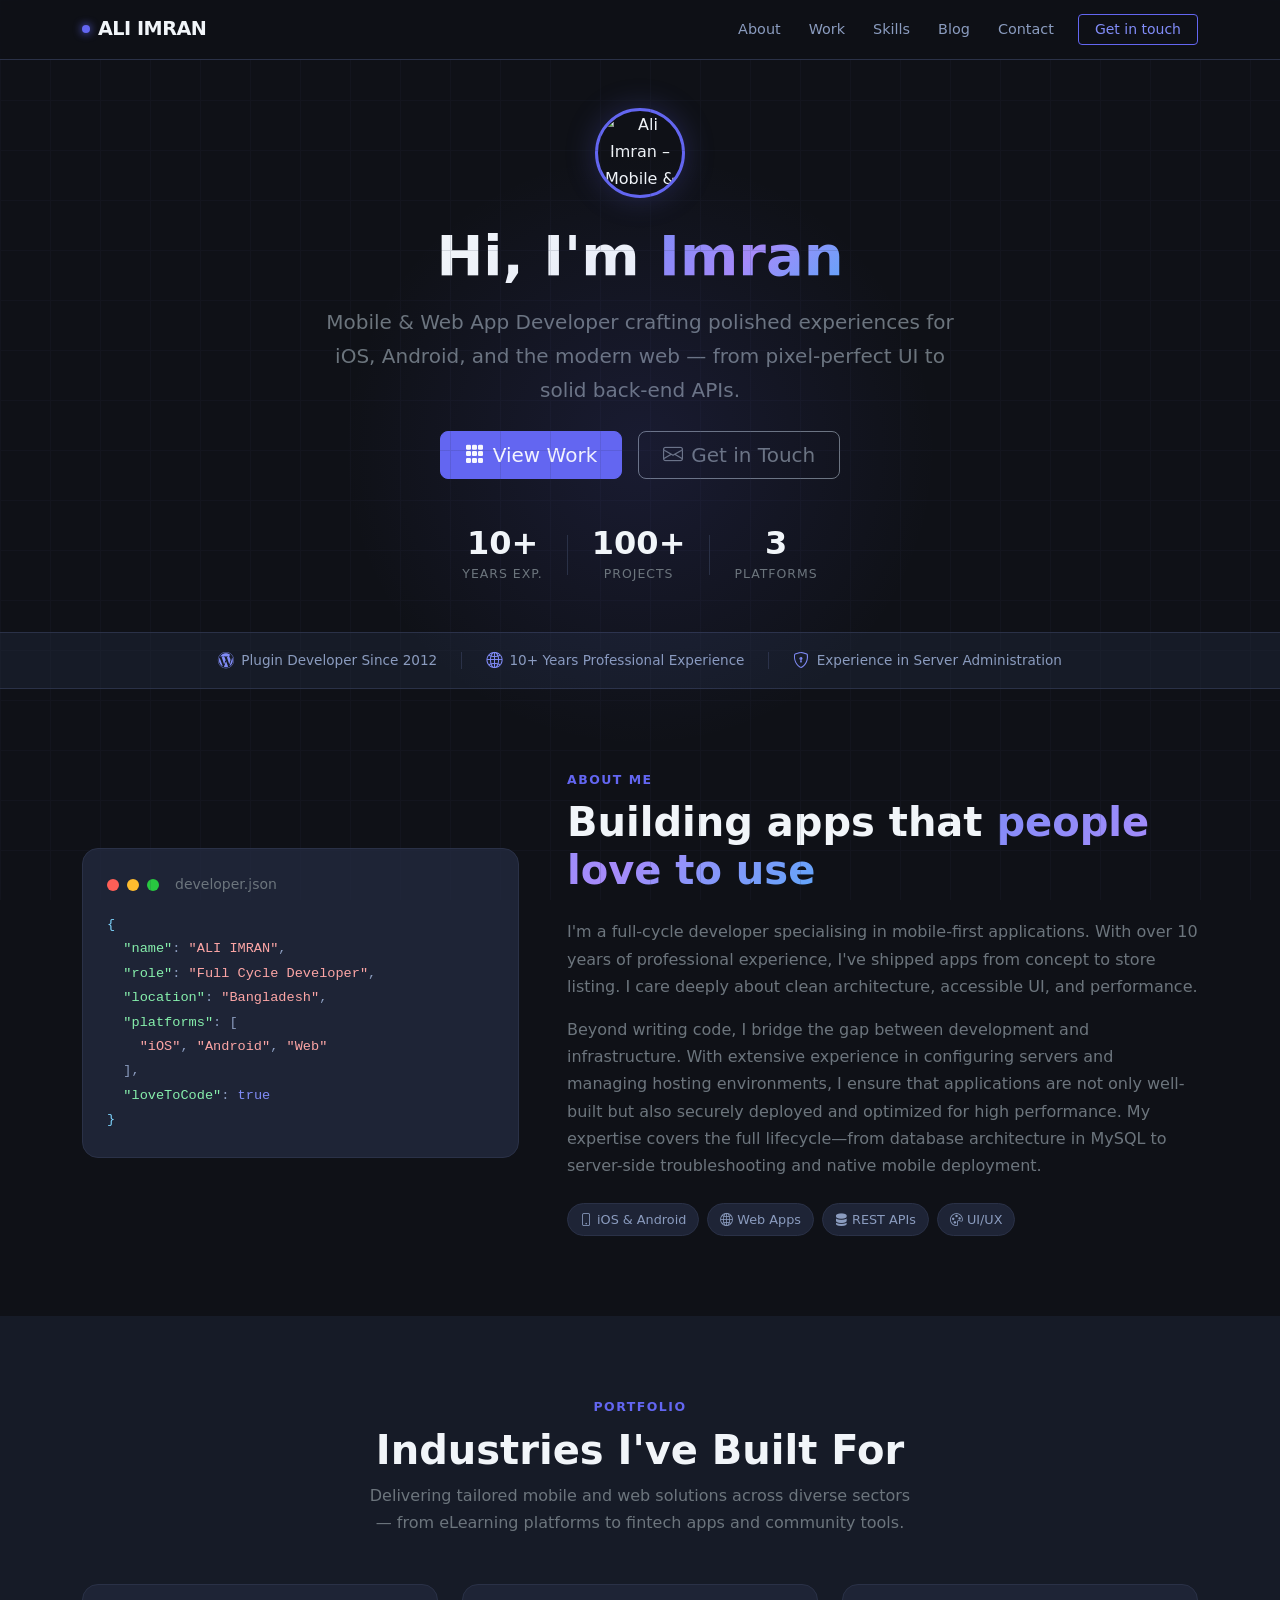
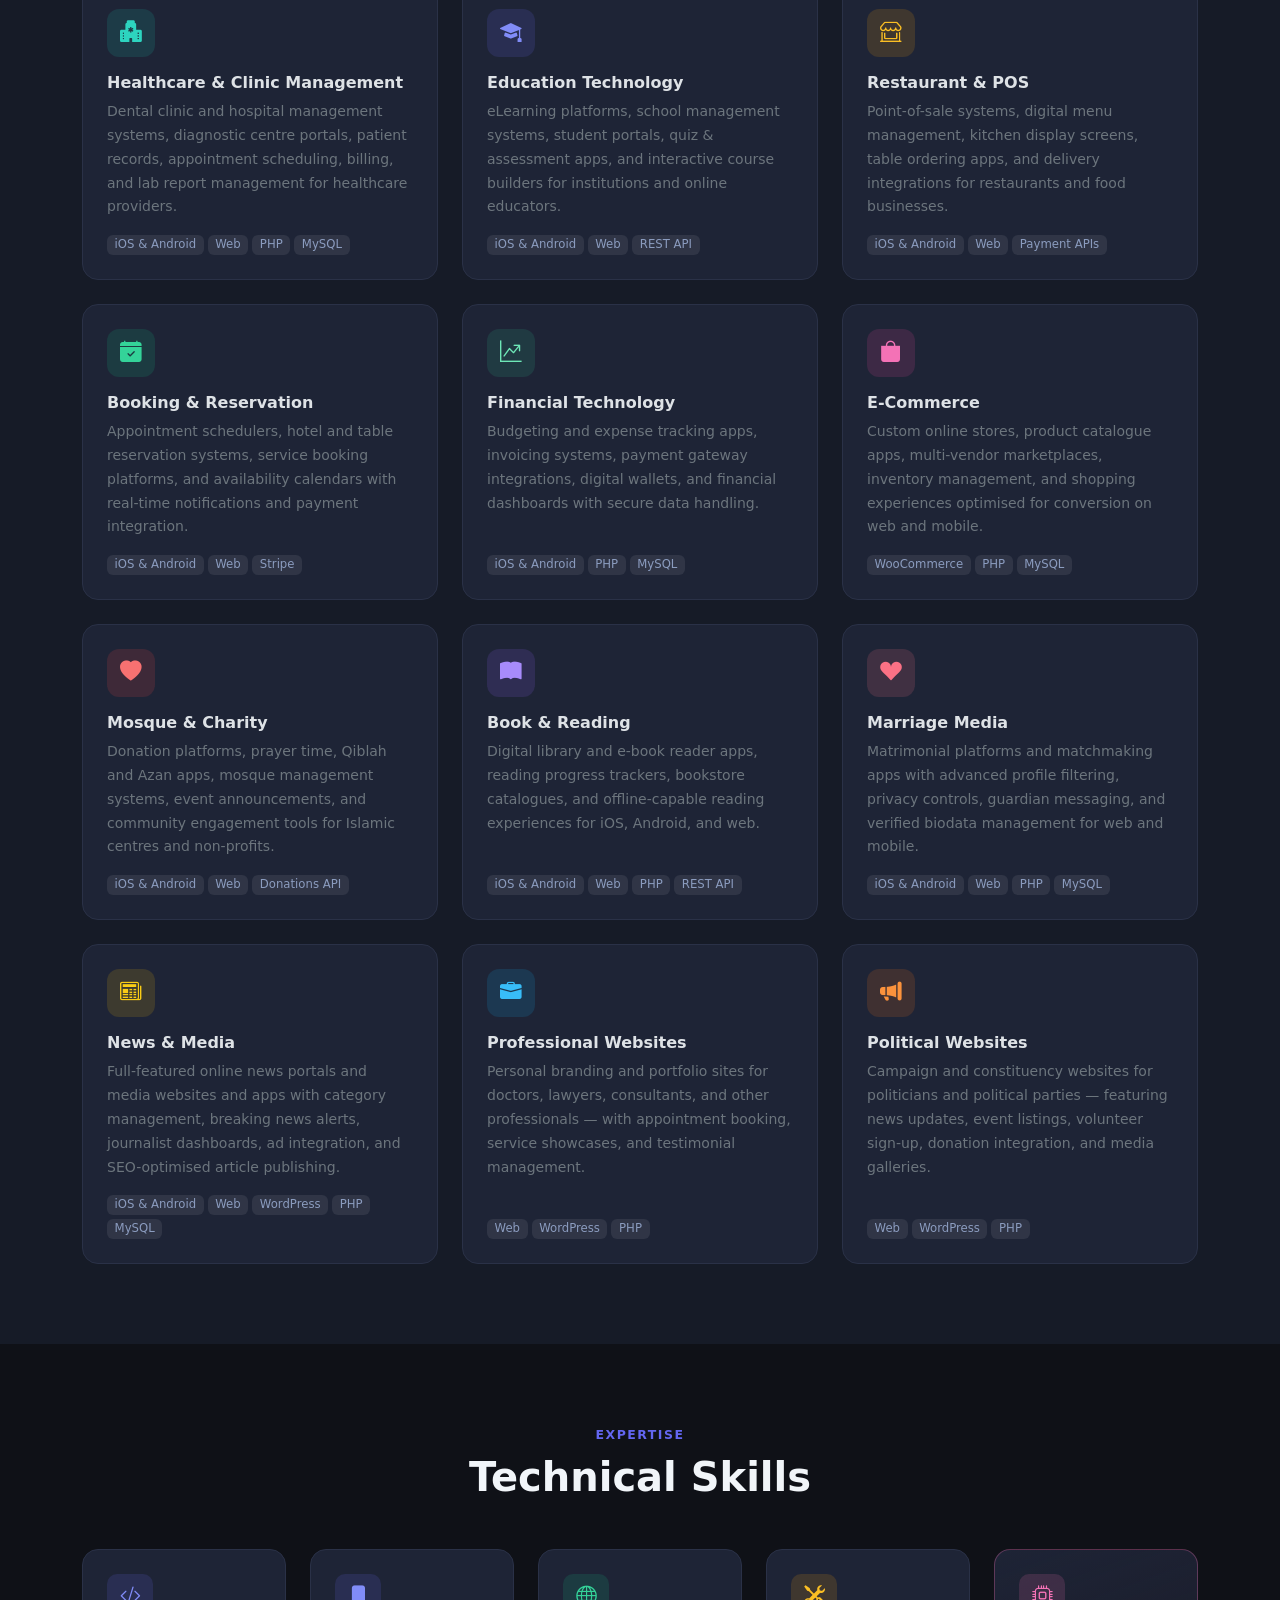
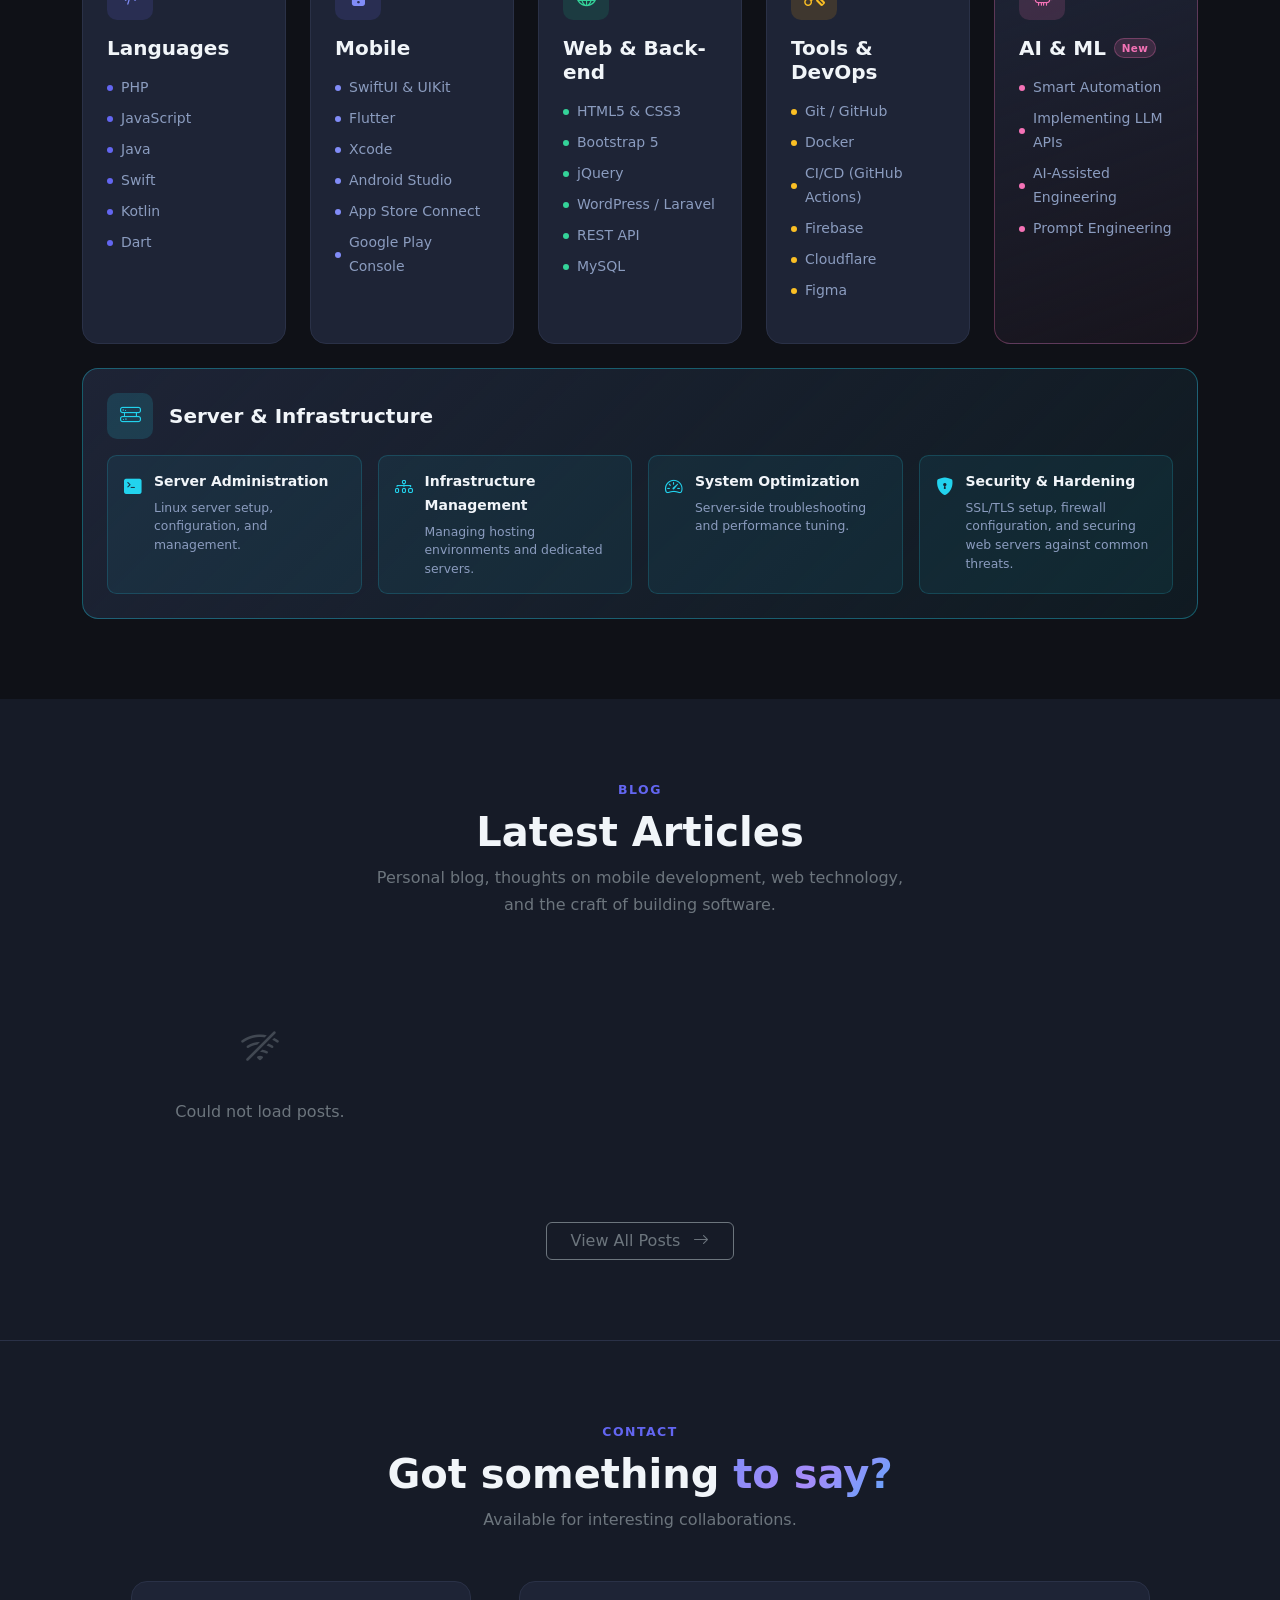
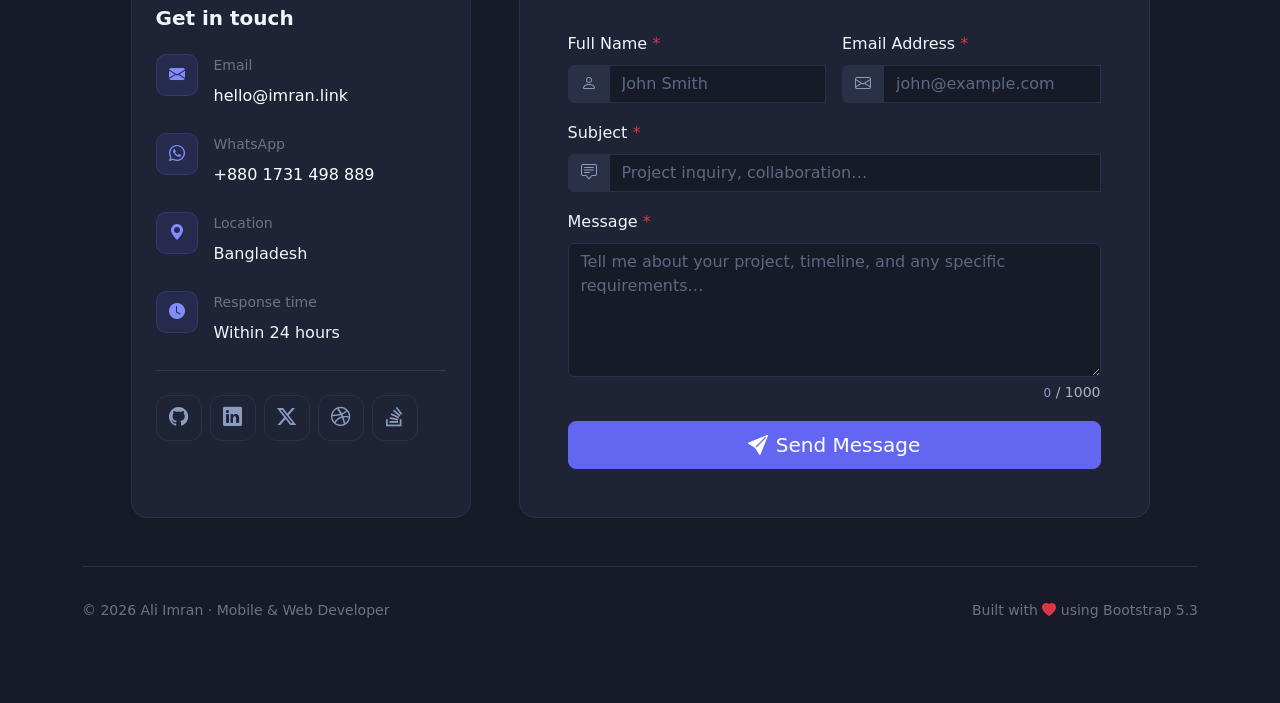
==== index.html @ 0b7f94a6 "init" ====
<!DOCTYPE html>
<html lang="en" data-bs-theme="dark">

<head>
    <meta charset="UTF-8" />
    <meta name="viewport" content="width=device-width, initial-scale=1.0, maximum-scale=1.0, user-scalable=no" />
    <link rel="shortcut icon" href="https://imran.link/favicon.ico" />

    <!-- ─── Primary SEO ───────────────────────────────── -->
    <title>Ali Imran · Mobile &amp; Web Developer</title>
    <meta name="description"
        content="Ali Imran — Mobile &amp; Web App Developer with 10+ years of experience building polished iOS, Android, and web applications. Available for freelance projects worldwide." />
    <meta name="keywords"
        content="mobile developer, iOS developer, Android developer, web developer, Swift, Kotlin, Flutter, PHP, Laravel, WordPress, React, freelance developer, full-stack developer" />
    <meta name="author" content="Ali Imran" />
    <meta name="robots" content="index, follow" />
    <link rel="canonical" href="https://imran.link/" />

    <!-- ─── Open Graph (Facebook / LinkedIn) ────────── -->
    <meta property="og:type" content="website" />
    <meta property="og:url" content="https://imran.link/" />
    <meta property="og:title" content="Ali Imran · Mobile &amp; Web Developer" />
    <meta property="og:description"
        content="Ali Imran — Mobile &amp; Web App Developer with 10+ years of experience building polished iOS, Android, and web applications. Available for freelance projects worldwide." />
    <meta property="og:image" content="https://blog.imran.link/wp-content/uploads/2022/07/cropped-84182043_2804824476243182_3702453253024251904_n1.jpg" />
    <meta property="og:image:width" content="1200" />
    <meta property="og:image:height" content="630" />
    <meta property="og:image:alt" content="Ali Imran – Mobile &amp; Web Developer" />
    <meta property="og:locale" content="en_US" />
    <meta property="og:site_name" content="imran.link" />

    <!-- ─── Twitter / X Card ────────────────────────── -->
    <meta name="twitter:card" content="summary_large_image" />
    <meta name="twitter:url" content="https://imran.link/" />
    <meta name="twitter:title" content="Ali Imran · Mobile &amp; Web Developer" />
    <meta name="twitter:description"
        content="Ali Imran — Mobile &amp; Web App Developer with 10+ years of experience building polished iOS, Android, and web applications. Available for freelance projects worldwide." />
    <meta name="twitter:image" content="https://blog.imran.link/wp-content/uploads/2022/07/cropped-84182043_2804824476243182_3702453253024251904_n1.jpg" />
    <meta name="twitter:image:alt" content="Ali Imran – Mobile &amp; Web Developer" />

    <!-- ─── Schema.org JSON-LD ───────────────────────── -->
    <script type="application/ld+json">
        {
          "@context": "https://schema.org",
          "@type": "Person",
          "name": "Ali Imran",
          "url": "https://imran.link/",
          "image": "https://blog.imran.link/wp-content/uploads/2022/07/cropped-84182043_2804824476243182_3702453253024251904_n1.jpg",
          "sameAs": [
            "https://github.com/imran2w",
            "https://linkedin.com/in/imran2w",
            "https://twitter.com/imran2w"
          ],
          "jobTitle": "Mobile & Web Developer",
          "description": "Full-cycle developer specialising in iOS, Android, and web applications with 10+ years of professional experience.",
          "knowsAbout": ["iOS Development", "Android Development", "Web Development", "PHP", "Laravel", "WordPress", "Swift", "Kotlin", "Flutter", "REST APIs", "MySQL", "Server Administration"],
          "email": "hello@imran.link",
          "worksFor": {
            "@type": "Organization",
            "name": "Remote"
          }
        }
        </script>

    <!-- Bootstrap 5.3 -->
    <link href="https://cdn.jsdelivr.net/npm/bootstrap@5.3.8/dist/css/bootstrap.min.css" rel="stylesheet"
        integrity="sha384-sRIl4kxILFvY47J16cr9ZwB07vP4J8+LH7qKQnuqkuIAvNWLzeN8tE5YBujZqJLB" crossorigin="anonymous">
    <!-- Bootstrap Icons -->
    <link rel="stylesheet" href="https://cdn.jsdelivr.net/npm/bootstrap-icons@1.11.3/font/bootstrap-icons.min.css" />
    <!-- Custom Styles -->
    <link rel="stylesheet" href="css/style.css?v=1.0" />
</head>

<body>

    <!-- ═══════════════════════════════════════════
         NAVBAR
    ═══════════════════════════════════════════ -->
    <nav id="mainNav" class="navbar sticky-top" aria-label="Main navigation">
        <div class="container">
            <a class="navbar-brand fw-bold" href="#hero">
                <span class="brand-dot"></span>ALI IMRAN
            </a>

            <!-- Desktop nav (hidden below lg) -->
            <ul class="navbar-nav d-none d-lg-flex flex-row gap-1 align-items-center">
                <li class="nav-item"><a class="nav-link" href="#about">About</a></li>
                <li class="nav-item"><a class="nav-link" href="#work">Work</a></li>
                <li class="nav-item"><a class="nav-link" href="#skills">Skills</a></li>
                <li class="nav-item"><a class="nav-link" href="#blog">Blog</a></li>
                <li class="nav-item"><a class="nav-link" href="#contact">Contact</a></li>
                <li class="nav-item ms-2">
                    <a class="btn btn-outline-primary btn-sm px-3" href="#contact">Get in touch</a>
                </li>
            </ul>

            <!-- Hamburger (visible below lg) -->
            <button class="navbar-toggler border-0 d-lg-none" type="button" data-bs-toggle="offcanvas"
                data-bs-target="#sideMenu" aria-controls="sideMenu" aria-label="Open navigation">
                <span class="navbar-toggler-icon"></span>
            </button>
        </div>
    </nav>

    <!-- ═══════════════════════════════════════════
         HERO
    ═══════════════════════════════════════════ -->
    <section id="hero" class="hero-section d-flex align-items-center">
        <div class="container text-center py-5">
            <div class="hero-avatar mx-auto mb-4">
                <img src="https://blog.imran.link/wp-content/uploads/2022/07/cropped-84182043_2804824476243182_3702453253024251904_n1.jpg" alt="Ali Imran – Mobile &amp; Web Developer" />
            </div>
            <h1 class="display-4 fw-bold mb-3">
                Hi, I'm <span class="text-gradient">Imran</span>
            </h1>
            <p class="lead text-secondary col-lg-7 mx-auto mb-4">
                Mobile &amp; Web App Developer crafting polished experiences for iOS,
                Android, and the modern web — from pixel-perfect UI to solid back-end APIs.
            </p>
            <div class="d-flex flex-wrap gap-3 justify-content-center">
                <a href="#work" class="btn btn-primary btn-lg px-4">
                    <i class="bi bi-grid-3x3-gap-fill me-2"></i>View Work
                </a>
                <a href="#contact" class="btn btn-outline-secondary btn-lg px-4">
                    <i class="bi bi-envelope me-2"></i>Get in Touch
                </a>
            </div>

            <div class="hero-stats d-flex flex-wrap justify-content-center gap-4 mt-5">
                <div class="stat-item text-center">
                    <div class="stat-number">10+</div>
                    <div class="stat-label text-secondary">Years Exp.</div>
                </div>
                <div class="stat-divider d-none d-sm-block"></div>
                <div class="stat-item text-center">
                    <div class="stat-number">100+</div>
                    <div class="stat-label text-secondary">Projects</div>
                </div>
                <div class="stat-divider d-none d-sm-block"></div>
                <div class="stat-item text-center">
                    <div class="stat-number">3</div>
                    <div class="stat-label text-secondary">Platforms</div>
                </div>
            </div>
        </div>
    </section>

    <!-- ═══════════════════════════════════════════
         TRUST BAR
    ═══════════════════════════════════════════ -->
    <div class="trust-bar">
        <div class="container">
            <ul class="trust-bar__list">
                <li class="trust-bar__item">
                    <i class="bi bi-wordpress"></i>
                    Plugin Developer Since 2012
                </li>
                <li class="trust-bar__divider" aria-hidden="true"></li>
                <li class="trust-bar__item">
                    <i class="bi bi-globe2"></i>
                    10+ Years Professional Experience
                </li>
                <li class="trust-bar__divider" aria-hidden="true"></li>
                <li class="trust-bar__item">
                    <i class="bi bi-shield-lock"></i>
                    Experience in Server Administration
                </li>
            </ul>
        </div>
    </div>

    <!-- ═══════════════════════════════════════════
         ABOUT
    ═══════════════════════════════════════════ -->
    <section id="about" class="py-6">
        <div class="container">
            <div class="row align-items-center g-5">
                <div class="col-lg-5">
                    <div class="about-card p-4 rounded-4">
                        <div class="terminal-header d-flex align-items-center gap-2 mb-3">
                            <span class="dot dot-red"></span>
                            <span class="dot dot-yellow"></span>
                            <span class="dot dot-green"></span>
                            <span class="text-secondary ms-2 small">developer.json</span>
                        </div>
                        <pre class="about-code mb-0"><code><span class="c-brace">{</span>
  <span class="c-key">"name"</span>: <span class="c-str">"ALI IMRAN"</span>,
  <span class="c-key">"role"</span>: <span class="c-str">"Full Cycle Developer"</span>,
  <span class="c-key">"location"</span>: <span class="c-str">"Bangladesh"</span>,
  <span class="c-key">"platforms"</span>: [
    <span class="c-str">"iOS"</span>, <span class="c-str">"Android"</span>, <span class="c-str">"Web"</span>
  ],
  <span class="c-key">"loveToCode"</span>: <span class="c-bool">true</span>
<span class="c-brace">}</span></code></pre>
                    </div>
                </div>
                <div class="col-lg-7">
                    <p class="section-eyebrow">About Me</p>
                    <h2 class="h1 fw-bold mb-4">
                        Building apps that<br class="d-block d-md-none" />
                        <span class="text-gradient">people love to use</span>
                    </h2>
                    <p class="text-secondary mb-3">
                        I'm a full-cycle developer specialising in mobile-first applications.
                        With over 10 years of professional experience, I've shipped apps from
                        concept to store listing. I care deeply about clean architecture, accessible UI, and performance.
                    </p>
                    <p class="text-secondary mb-4">
                        Beyond writing code, I bridge the gap between development and infrastructure. With extensive experience in configuring servers and managing hosting environments, I ensure that applications are not only well-built but also securely deployed and optimized for high performance. My expertise covers the full lifecycle—from database architecture in MySQL to server-side troubleshooting and native mobile deployment.
                    </p>
                    <div class="d-flex flex-wrap gap-2">
                        <span class="pill-tag"><i class="bi bi-phone me-1"></i>iOS &amp; Android</span>
                        <span class="pill-tag"><i class="bi bi-globe2 me-1"></i>Web Apps</span>
                        <span class="pill-tag"><i class="bi bi-server me-1"></i>REST APIs</span>
                        <span class="pill-tag"><i class="bi bi-palette me-1"></i>UI/UX</span>
                    </div>
                </div>
            </div>
        </div>
    </section>

    <!-- ═══════════════════════════════════════════
         PORTFOLIO
    ═══════════════════════════════════════════ -->
    <section id="work" class="py-6 section-alt">
        <div class="container">
            <div class="section-header text-center mb-5">
                <p class="section-eyebrow">Portfolio</p>
                <h2 class="h1 fw-bold">Industries I've Built For</h2>
                <p class="text-secondary col-md-6 mx-auto">
                    Delivering tailored mobile and web solutions across diverse sectors — from
                    eLearning platforms to fintech apps and community tools.
                </p>
            </div>

            <div class="row row-cols-1 row-cols-md-2 row-cols-lg-3 g-4" id="projectGrid">

                <!-- Healthcare & Clinic Management -->
                <div class="col">
                    <div class="card h-100 card-project card-category">
                        <div class="card-body d-flex flex-column p-4">
                            <div class="category-icon-wrap category-icon--health mb-3">
                                <i class="bi bi-hospital-fill"></i>
                            </div>
                            <h5 class="card-title fw-semibold mb-2">Healthcare &amp; Clinic Management</h5>
                            <p class="card-text text-secondary small mb-3">
                                Dental clinic and hospital management systems, diagnostic centre
                                portals, patient records, appointment scheduling, billing,
                                and lab report management for healthcare providers.
                            </p>
                            <div class="d-flex flex-wrap gap-1 mt-auto">
                                <span class="badge text-bg-secondary">iOS &amp; Android</span>
                                <span class="badge text-bg-secondary">Web</span>
                                <span class="badge text-bg-secondary">PHP</span>
                                <span class="badge text-bg-secondary">MySQL</span>
                            </div>
                        </div>
                    </div>
                </div>

                <!-- Education Technology -->
                <div class="col">
                    <div class="card h-100 card-project card-category">
                        <div class="card-body d-flex flex-column p-4">
                            <div class="category-icon-wrap category-icon--edu mb-3">
                                <i class="bi bi-mortarboard-fill"></i>
                            </div>
                            <h5 class="card-title fw-semibold mb-2">Education Technology</h5>
                            <p class="card-text text-secondary small mb-3">
                                eLearning platforms, school management systems, student portals,
                                quiz &amp; assessment apps, and interactive course builders for
                                institutions and online educators.
                            </p>
                            <div class="d-flex flex-wrap gap-1 mt-auto">
                                <span class="badge text-bg-secondary">iOS &amp; Android</span>
                                <span class="badge text-bg-secondary">Web</span>
                                <span class="badge text-bg-secondary">REST API</span>
                            </div>
                        </div>
                    </div>
                </div>

                <!-- Restaurant & POS -->
                <div class="col">
                    <div class="card h-100 card-project card-category">
                        <div class="card-body d-flex flex-column p-4">
                            <div class="category-icon-wrap category-icon--pos mb-3">
                                <i class="bi bi-shop-window"></i>
                            </div>
                            <h5 class="card-title fw-semibold mb-2">Restaurant &amp; POS</h5>
                            <p class="card-text text-secondary small mb-3">
                                Point-of-sale systems, digital menu management, kitchen display
                                screens, table ordering apps, and delivery integrations for
                                restaurants and food businesses.
                            </p>
                            <div class="d-flex flex-wrap gap-1 mt-auto">
                                <span class="badge text-bg-secondary">iOS &amp; Android</span>
                                <span class="badge text-bg-secondary">Web</span>
                                <span class="badge text-bg-secondary">Payment APIs</span>
                            </div>
                        </div>
                    </div>
                </div>

                <!-- Booking & Reservation -->
                <div class="col">
                    <div class="card h-100 card-project card-category">
                        <div class="card-body d-flex flex-column p-4">
                            <div class="category-icon-wrap category-icon--booking mb-3">
                                <i class="bi bi-calendar-check-fill"></i>
                            </div>
                            <h5 class="card-title fw-semibold mb-2">Booking &amp; Reservation</h5>
                            <p class="card-text text-secondary small mb-3">
                                Appointment schedulers, hotel and table reservation systems,
                                service booking platforms, and availability calendars with
                                real-time notifications and payment integration.
                            </p>
                            <div class="d-flex flex-wrap gap-1 mt-auto">
                                <span class="badge text-bg-secondary">iOS &amp; Android</span>
                                <span class="badge text-bg-secondary">Web</span>
                                <span class="badge text-bg-secondary">Stripe</span>
                            </div>
                        </div>
                    </div>
                </div>

                <!-- Financial Technology -->
                <div class="col">
                    <div class="card h-100 card-project card-category">
                        <div class="card-body d-flex flex-column p-4">
                            <div class="category-icon-wrap category-icon--fintech mb-3">
                                <i class="bi bi-graph-up-arrow"></i>
                            </div>
                            <h5 class="card-title fw-semibold mb-2">Financial Technology</h5>
                            <p class="card-text text-secondary small mb-3">
                                Budgeting and expense tracking apps, invoicing systems, payment
                                gateway integrations, digital wallets, and financial dashboards
                                with secure data handling.
                            </p>
                            <div class="d-flex flex-wrap gap-1 mt-auto">
                                <span class="badge text-bg-secondary">iOS &amp; Android</span>
                                <span class="badge text-bg-secondary">PHP</span>
                                <span class="badge text-bg-secondary">MySQL</span>
                            </div>
                        </div>
                    </div>
                </div>

                <!-- E-Commerce -->
                <div class="col">
                    <div class="card h-100 card-project card-category">
                        <div class="card-body d-flex flex-column p-4">
                            <div class="category-icon-wrap category-icon--ecom mb-3">
                                <i class="bi bi-bag-fill"></i>
                            </div>
                            <h5 class="card-title fw-semibold mb-2">E-Commerce</h5>
                            <p class="card-text text-secondary small mb-3">
                                Custom online stores, product catalogue apps, multi-vendor
                                marketplaces, inventory management, and shopping experiences
                                optimised for conversion on web and mobile.
                            </p>
                            <div class="d-flex flex-wrap gap-1 mt-auto">
                                <span class="badge text-bg-secondary">WooCommerce</span>
                                <span class="badge text-bg-secondary">PHP</span>
                                <span class="badge text-bg-secondary">MySQL</span>
                            </div>
                        </div>
                    </div>
                </div>

                <!-- Mosque & Charity -->
                <div class="col">
                    <div class="card h-100 card-project card-category">
                        <div class="card-body d-flex flex-column p-4">
                            <div class="category-icon-wrap category-icon--charity mb-3">
                                <i class="bi bi-heart-fill"></i>
                            </div>
                            <h5 class="card-title fw-semibold mb-2">Mosque &amp; Charity</h5>
                            <p class="card-text text-secondary small mb-3">
                                Donation platforms, prayer time, Qiblah and Azan apps, mosque
                                management systems, event announcements, and community
                                engagement tools for Islamic centres and non-profits.
                            </p>
                            <div class="d-flex flex-wrap gap-1 mt-auto">
                                <span class="badge text-bg-secondary">iOS &amp; Android</span>
                                <span class="badge text-bg-secondary">Web</span>
                                <span class="badge text-bg-secondary">Donations API</span>
                            </div>
                        </div>
                    </div>
                </div>

                <!-- Book & Reading -->
                <div class="col">
                    <div class="card h-100 card-project card-category">
                        <div class="card-body d-flex flex-column p-4">
                            <div class="category-icon-wrap category-icon--book mb-3">
                                <i class="bi bi-book-fill"></i>
                            </div>
                            <h5 class="card-title fw-semibold mb-2">Book &amp; Reading</h5>
                            <p class="card-text text-secondary small mb-3">
                                Digital library and e-book reader apps,
                                reading progress trackers, bookstore catalogues, and
                                offline-capable reading experiences for iOS, Android, and web.
                            </p>
                            <div class="d-flex flex-wrap gap-1 mt-auto">
                                <span class="badge text-bg-secondary">iOS &amp; Android</span>
                                <span class="badge text-bg-secondary">Web</span>
                                <span class="badge text-bg-secondary">PHP</span>
                                <span class="badge text-bg-secondary">REST API</span>
                            </div>
                        </div>
                    </div>
                </div>

                <!-- Marriage Media -->
                <div class="col">
                    <div class="card h-100 card-project card-category">
                        <div class="card-body d-flex flex-column p-4">
                            <div class="category-icon-wrap category-icon--marriage mb-3">
                                <i class="bi bi-suit-heart-fill"></i>
                            </div>
                            <h5 class="card-title fw-semibold mb-2">Marriage Media</h5>
                            <p class="card-text text-secondary small mb-3">
                                Matrimonial platforms and matchmaking apps with advanced
                                profile filtering, privacy controls, guardian messaging,
                                and verified biodata management for web and mobile.
                            </p>
                            <div class="d-flex flex-wrap gap-1 mt-auto">
                                <span class="badge text-bg-secondary">iOS &amp; Android</span>
                                <span class="badge text-bg-secondary">Web</span>
                                <span class="badge text-bg-secondary">PHP</span>
                                <span class="badge text-bg-secondary">MySQL</span>
                            </div>
                        </div>
                    </div>
                </div>

                <!-- News Portals -->
                <div class="col">
                    <div class="card h-100 card-project card-category">
                        <div class="card-body d-flex flex-column p-4">
                            <div class="category-icon-wrap category-icon--news mb-3">
                                <i class="bi bi-newspaper"></i>
                            </div>
                            <h5 class="card-title fw-semibold mb-2">News &amp; Media</h5>
                            <p class="card-text text-secondary small mb-3">
                                Full-featured online news portals and media websites and apps with
                                category management, breaking news alerts, journalist dashboards,
                                ad integration, and SEO-optimised article publishing.
                            </p>
                            <div class="d-flex flex-wrap gap-1 mt-auto">
                                <span class="badge text-bg-secondary">iOS &amp; Android</span>
                                <span class="badge text-bg-secondary">Web</span>
                                <span class="badge text-bg-secondary">WordPress</span>
                                <span class="badge text-bg-secondary">PHP</span>
                                <span class="badge text-bg-secondary">MySQL</span>
                            </div>
                        </div>
                    </div>
                </div>

                <!-- Professionals -->
                <div class="col">
                    <div class="card h-100 card-project card-category">
                        <div class="card-body d-flex flex-column p-4">
                            <div class="category-icon-wrap category-icon--professional mb-3">
                                <i class="bi bi-briefcase-fill"></i>
                            </div>
                            <h5 class="card-title fw-semibold mb-2">Professional Websites</h5>
                            <p class="card-text text-secondary small mb-3">
                                Personal branding and portfolio sites for doctors, lawyers,
                                consultants, and other professionals — with appointment
                                booking, service showcases, and testimonial management.
                            </p>
                            <div class="d-flex flex-wrap gap-1 mt-auto">
                                <span class="badge text-bg-secondary">Web</span>
                                <span class="badge text-bg-secondary">WordPress</span>
                                <span class="badge text-bg-secondary">PHP</span>
                            </div>
                        </div>
                    </div>
                </div>

                <!-- Politicians -->
                <div class="col">
                    <div class="card h-100 card-project card-category">
                        <div class="card-body d-flex flex-column p-4">
                            <div class="category-icon-wrap category-icon--politics mb-3">
                                <i class="bi bi-megaphone-fill"></i>
                            </div>
                            <h5 class="card-title fw-semibold mb-2">Political Websites</h5>
                            <p class="card-text text-secondary small mb-3">
                                Campaign and constituency websites for politicians and
                                political parties — featuring news updates, event listings,
                                volunteer sign-up, donation integration, and media galleries.
                            </p>
                            <div class="d-flex flex-wrap gap-1 mt-auto">
                                <span class="badge text-bg-secondary">Web</span>
                                <span class="badge text-bg-secondary">WordPress</span>
                                <span class="badge text-bg-secondary">PHP</span>
                            </div>
                        </div>
                    </div>
                </div>

            </div><!-- /row -->
        </div>
    </section>

    <!-- ═══════════════════════════════════════════
         SKILLS
    ═══════════════════════════════════════════ -->
    <section id="skills" class="py-6">
        <div class="container">
            <div class="section-header text-center mb-5">
                <p class="section-eyebrow">Expertise</p>
                <h2 class="h1 fw-bold">Technical Skills</h2>
            </div>

            <div class="row g-4 row-skills">

                <!-- Languages -->
                <div class="col-md-6 col-skill">
                    <div class="skill-group h-100 p-4 rounded-4">
                        <div class="skill-icon mb-3">
                            <i class="bi bi-code-slash"></i>
                        </div>
                        <h5 class="fw-semibold mb-3">Languages</h5>
                        <ul class="list-unstyled skill-list">
                            <li><span class="skill-dot"></span>PHP</li>
                            <li><span class="skill-dot"></span>JavaScript</li>
                            <li><span class="skill-dot"></span>Java</li>
                            <li><span class="skill-dot"></span>Swift</li>
                            <li><span class="skill-dot"></span>Kotlin</li>
                            <li><span class="skill-dot"></span>Dart</li>
                        </ul>
                    </div>
                </div>

                <!-- Mobile -->
                <div class="col-md-6 col-skill">
                    <div class="skill-group h-100 p-4 rounded-4">
                        <div class="skill-icon skill-icon--mobile mb-3">
                            <i class="bi bi-phone-fill"></i>
                        </div>
                        <h5 class="fw-semibold mb-3">Mobile</h5>
                        <ul class="list-unstyled skill-list">
                            <li><span class="skill-dot skill-dot--mobile"></span>SwiftUI &amp; UIKit</li>
                            <li><span class="skill-dot skill-dot--mobile"></span>Flutter</li>
                            <li><span class="skill-dot skill-dot--mobile"></span>Xcode</li>
                            <li><span class="skill-dot skill-dot--mobile"></span>Android Studio</li>
                            <li><span class="skill-dot skill-dot--mobile"></span>App Store Connect</li>
                            <li><span class="skill-dot skill-dot--mobile"></span>Google Play Console</li>
                        </ul>
                    </div>
                </div>

                <!-- Web & Back-end -->
                <div class="col-md-6 col-skill">
                    <div class="skill-group h-100 p-4 rounded-4">
                        <div class="skill-icon skill-icon--web mb-3">
                            <i class="bi bi-globe"></i>
                        </div>
                        <h5 class="fw-semibold mb-3">Web &amp; Back-end</h5>
                        <ul class="list-unstyled skill-list">
                            <li><span class="skill-dot skill-dot--web"></span>HTML5 & CSS3</li>
                            <li><span class="skill-dot skill-dot--web"></span>Bootstrap 5</li>
                            <li><span class="skill-dot skill-dot--web"></span>jQuery</li>
                            <li><span class="skill-dot skill-dot--web"></span>WordPress / Laravel</li>
                            <li><span class="skill-dot skill-dot--web"></span>REST API</li>
                            <li><span class="skill-dot skill-dot--web"></span>MySQL</li>
                        </ul>
                    </div>
                </div>

                <!-- Tools & DevOps -->
                <div class="col-md-6 col-skill">
                    <div class="skill-group h-100 p-4 rounded-4">
                        <div class="skill-icon skill-icon--tools mb-3">
                            <i class="bi bi-tools"></i>
                        </div>
                        <h5 class="fw-semibold mb-3">Tools &amp; DevOps</h5>
                        <ul class="list-unstyled skill-list">
                            <li><span class="skill-dot skill-dot--tools"></span>Git / GitHub</li>
                            <li><span class="skill-dot skill-dot--tools"></span>Docker</li>
                            <li><span class="skill-dot skill-dot--tools"></span>CI/CD (GitHub Actions)</li>
                            <li><span class="skill-dot skill-dot--tools"></span>Firebase</li>
                            <li><span class="skill-dot skill-dot--tools"></span>Cloudflare</li>
                            <li><span class="skill-dot skill-dot--tools"></span>Figma</li>
                        </ul>
                    </div>
                </div>

                <!-- AI & Machine Learning -->
                <div class="col-md-6 col-skill">
                    <div class="skill-group skill-group--ai h-100 p-4 rounded-4">
                        <div class="skill-icon skill-icon--ai mb-3">
                            <i class="bi bi-cpu"></i>
                        </div>
                        <h5 class="fw-semibold mb-3 d-flex align-items-center gap-2">
                            AI &amp; ML
                            <span class="badge rounded-pill ai-new-badge">New</span>
                        </h5>
                        <ul class="list-unstyled skill-list">
                            <li><span class="skill-dot skill-dot--ai"></span>Smart Automation</li>
                            <li><span class="skill-dot skill-dot--ai"></span>Implementing LLM APIs</li>
                            <li><span class="skill-dot skill-dot--ai"></span>AI-Assisted Engineering</li>
                            <li><span class="skill-dot skill-dot--ai"></span>Prompt Engineering</li>
                        </ul>
                    </div>
                </div>

                <!-- Server & Infrastructure (highlighted) -->
                <div class="col-12">
                    <div class="skill-group skill-group--server p-4 rounded-4">
                        <div class="d-flex flex-wrap align-items-center gap-3 mb-3">
                            <div class="skill-icon skill-icon--server">
                                <i class="bi bi-hdd-rack"></i>
                            </div>
                            <h5 class="fw-semibold mb-0">Server &amp; Infrastructure</h5>
                        </div>
                        <div class="row g-3">
                            <div class="col-sm-6 col-md-3">
                                <div class="server-skill-item">
                                    <i class="bi bi-terminal-fill"></i>
                                    <div>
                                        <div class="server-skill-title">Server Administration</div>
                                        <div class="server-skill-desc">Linux server setup, configuration, and management.</div>
                                    </div>
                                </div>
                            </div>
                            <div class="col-sm-6 col-md-3">
                                <div class="server-skill-item">
                                    <i class="bi bi-diagram-3"></i>
                                    <div>
                                        <div class="server-skill-title">Infrastructure Management</div>
                                        <div class="server-skill-desc">Managing hosting environments and dedicated servers.</div>
                                    </div>
                                </div>
                            </div>
                            <div class="col-sm-6 col-md-3">
                                <div class="server-skill-item">
                                    <i class="bi bi-speedometer2"></i>
                                    <div>
                                        <div class="server-skill-title">System Optimization</div>
                                        <div class="server-skill-desc">Server-side troubleshooting and performance tuning.</div>
                                    </div>
                                </div>
                            </div>
                            <div class="col-sm-6 col-md-3">
                                <div class="server-skill-item">
                                    <i class="bi bi-shield-lock-fill"></i>
                                    <div>
                                        <div class="server-skill-title">Security &amp; Hardening</div>
                                        <div class="server-skill-desc">SSL/TLS setup, firewall configuration, and securing web servers against common threats.</div>
                                    </div>
                                </div>
                            </div>
                        </div>
                    </div>
                </div>

            </div><!-- /row -->

        </div>
    </section>

    <!-- ═══════════════════════════════════════════
         BLOG
    ═══════════════════════════════════════════ -->
    <section id="blog" class="py-6 section-alt">
        <div class="container">
            <div class="section-header text-center mb-5">
                <p class="section-eyebrow">Blog</p>
                <h2 class="h1 fw-bold">Latest Articles</h2>
                <p class="text-secondary col-md-6 mx-auto">
                    Personal blog, thoughts on mobile development, web technology, and the craft of building software.
                </p>
            </div>

            <div class="row row-cols-1 row-cols-md-2 row-cols-lg-3 g-4" id="blogGrid">
                <!-- Posts injected by JS -->
            </div>

            <div class="text-center mt-5">
                <a href="https://blog.imran.link/" target="_blank" rel="noopener noreferrer"
                    class="btn btn-outline-secondary px-4" id="blogViewAll">
                    View All Posts <i class="bi bi-arrow-right ms-2"></i>
                </a>
            </div>
        </div>
    </section>

    <!-- ═══════════════════════════════════════════
         CONTACT / FOOTER
    ═══════════════════════════════════════════ -->
    <footer id="contact" class="footer-section py-6 section-alt">
        <div class="container">
            <!-- Section heading -->
            <div class="text-center mb-5">
                <p class="section-eyebrow">Contact</p>
                <h2 class="h1 fw-bold mb-2">
                    Got something
                    <span class="text-gradient">to say?</span>
                </h2>
                <p class="text-secondary col-md-6 mx-auto">
                    Available for interesting collaborations.
                </p>
            </div>

            <!-- Two-column: info + form -->
            <div class="row g-5 justify-content-center mb-5">

                <!-- Left: contact info -->
                <div class="col-lg-4">
                    <div class="contact-info-card h-100 p-4 rounded-4">
                        <h5 class="fw-semibold mb-4">Get in touch</h5>

                        <div class="d-flex gap-3 mb-4">
                            <div class="contact-icon-wrap">
                                <i class="bi bi-envelope-fill"></i>
                            </div>
                            <div>
                                <div class="small text-secondary mb-1">Email</div>
                                <a href="mailto:hello@imran.link" class="text-white text-decoration-none fw-medium">
                                    hello@imran.link
                                </a>
                            </div>
                        </div>

                        <div class="d-flex gap-3 mb-4">
                            <div class="contact-icon-wrap">
                                <i class="bi bi-whatsapp"></i>
                            </div>
                            <div>
                                <div class="small text-secondary mb-1">WhatsApp</div>
                                <a href="https://wa.me/+8801731498889" class="text-white text-decoration-none fw-medium">
                                    +880 1731 498 889
                                </a>
                            </div>
                        </div>

                        <div class="d-flex gap-3 mb-4">
                            <div class="contact-icon-wrap">
                                <i class="bi bi-geo-alt-fill"></i>
                            </div>
                            <div>
                                <div class="small text-secondary mb-1">Location</div>
                                <span class="fw-medium">Bangladesh</span>
                            </div>
                        </div>

                        <div class="d-flex gap-3 mb-4">
                            <div class="contact-icon-wrap">
                                <i class="bi bi-clock-fill"></i>
                            </div>
                            <div>
                                <div class="small text-secondary mb-1">Response time</div>
                                <span class="fw-medium">Within 24 hours</span>
                            </div>
                        </div>

                        <!--<div class="d-flex gap-3">
                            <div class="contact-icon-wrap">
                                <i class="bi bi-calendar2-check-fill"></i>
                            </div>
                            <div>
                                <div class="small text-secondary mb-1">Availability</div>
                                <span class="fw-medium text-warning">Freelance &amp; side projects</span>
                            </div>
                        </div>-->

                        <hr class="border-secondary opacity-25 my-4" />

                        <div class="d-flex flex-wrap gap-2">
                            <a href="https://github.com/imran2w" target="_blank" rel="noopener noreferrer" class="social-link"
                                aria-label="GitHub"><i class="bi bi-github"></i></a>
                            <a href="https://linkedin.com/in/imran2w" target="_blank" rel="noopener noreferrer" class="social-link"
                                aria-label="LinkedIn"><i class="bi bi-linkedin"></i></a>
                            <a href="https://twitter.com/imran2w" target="_blank" rel="noopener noreferrer" class="social-link"
                                aria-label="Twitter / X"><i class="bi bi-twitter-x"></i></a>
                            <a href="https://dribbble.com/imran2w" target="_blank" rel="noopener noreferrer" class="social-link"
                                aria-label="Dribbble"><i class="bi bi-dribbble"></i></a>
                            <a href="https://stackoverflow.com/users/32717015/ali-imran" target="_blank" rel="noopener noreferrer"
                                class="social-link" aria-label="Stack Overflow"><i class="bi bi-stack-overflow"></i></a>
                        </div>
                    </div>
                </div>

                <!-- Right: contact form -->
                <div class="col-lg-7">
                    <form id="contactForm" class="contact-form p-4 p-md-5 rounded-4" novalidate>
                        <div class="row g-3">

                            <!-- Name -->
                            <div class="col-sm-6">
                                <label for="cf-name" class="form-label">Full Name <span
                                        class="text-danger">*</span></label>
                                <div class="input-group">
                                    <span class="input-group-text contact-input-icon"><i
                                            class="bi bi-person"></i></span>
                                    <input type="text" id="cf-name" name="name" class="form-control contact-input"
                                        placeholder="John Smith" required minlength="2" autocomplete="name" />
                                    <div class="invalid-feedback">Please enter your name.</div>
                                </div>
                            </div>

                            <!-- Email -->
                            <div class="col-sm-6">
                                <label for="cf-email" class="form-label">Email Address <span
                                        class="text-danger">*</span></label>
                                <div class="input-group">
                                    <span class="input-group-text contact-input-icon"><i
                                            class="bi bi-envelope"></i></span>
                                    <input type="email" id="cf-email" name="email" class="form-control contact-input"
                                        placeholder="john@example.com" required autocomplete="email" />
                                    <div class="invalid-feedback">Please enter a valid email.</div>
                                </div>
                            </div>

                            <!-- Subject -->
                            <div class="col-12">
                                <label for="cf-subject" class="form-label">Subject <span
                                        class="text-danger">*</span></label>
                                <div class="input-group">
                                    <span class="input-group-text contact-input-icon"><i
                                            class="bi bi-chat-square-text"></i></span>
                                    <input type="text" id="cf-subject" name="subject" class="form-control contact-input"
                                        placeholder="Project inquiry, collaboration…" required minlength="3" />
                                    <div class="invalid-feedback">Please enter a subject.</div>
                                </div>
                            </div>

                            <!-- Message -->
                            <div class="col-12">
                                <label for="cf-message" class="form-label">Message <span
                                        class="text-danger">*</span></label>
                                <textarea id="cf-message" name="message" class="form-control contact-input" rows="5"
                                    placeholder="Tell me about your project, timeline, and any specific requirements…"
                                    required minlength="20"></textarea>
                                <div class="invalid-feedback">Please write at least 20 characters.</div>
                                <div class="form-text text-end">
                                    <span id="cf-char-count">0</span> / 1000
                                </div>
                            </div>

                            <!-- Submit -->
                            <div class="col-12">
                                <button type="submit" class="btn btn-primary btn-lg w-100" id="cf-submit">
                                    <span class="cf-btn-text"><i class="bi bi-send-fill me-2"></i>Send Message</span>
                                    <span class="cf-btn-loading d-none">
                                        <span class="spinner-border spinner-border-sm me-2" role="status"
                                            aria-hidden="true"></span>
                                        Sending…
                                    </span>
                                </button>
                            </div>

                        </div><!-- /row -->
                    </form>

                    <!-- Success toast -->
                    <div id="cf-success" class="cf-success-msg d-none mt-3 p-4 rounded-4 text-center">
                        <i class="bi bi-check-circle-fill text-success fs-1 mb-3 d-block"></i>
                        <h5 class="fw-semibold mb-1">Message sent!</h5>
                        <p class="text-secondary mb-3">Thanks for reaching out. I'll get back to you within 24 hours.
                        </p>
                        <button class="btn btn-outline-secondary btn-sm" id="cf-reset">Send another</button>
                    </div>

                </div>
            </div><!-- /row -->

            <hr class="border-secondary opacity-25" />

            <div class="d-flex flex-column flex-sm-row justify-content-between align-items-center gap-2 pt-3">
                <span class="text-secondary small">
                    &copy; <span id="year"></span> Ali Imran · Mobile &amp; Web Developer
                </span>
                <span class="text-secondary small">
                    Built with <i class="bi bi-heart-fill text-danger"></i> using Bootstrap 5.3
                </span>
            </div>
        </div>
    </footer>

    <!-- Scroll to Top -->
    <button id="scrollTop" class="btn btn-primary btn-sm scroll-top-btn" aria-label="Scroll to top" title="Back to top">
        <i class="bi bi-chevron-up"></i>
    </button>

    <!-- ═══════════════════════════════════════════
         OFFCANVAS SIDE MENU (must be direct child of body)
    ═══════════════════════════════════════════ -->
    <div class="offcanvas offcanvas-end" tabindex="-1" id="sideMenu" aria-labelledby="sideMenuLabel">
        <div class="offcanvas-header border-bottom border-secondary border-opacity-25 pb-3">
            <a class="navbar-brand fw-bold" href="#hero" id="sideMenuLabel">
                <span class="brand-dot"></span>ALI IMRAN
            </a>
            <button type="button" class="btn-close" data-bs-dismiss="offcanvas" aria-label="Close"></button>
        </div>

        <div class="offcanvas-body d-flex flex-column">
            <!-- Nav links -->
            <nav class="side-nav flex-grow-1">
                <a class="side-nav-link" href="#about">
                    <i class="bi bi-person"></i>About
                </a>
                <a class="side-nav-link" href="#work">
                    <i class="bi bi-grid-3x3-gap"></i>Work
                </a>
                <a class="side-nav-link" href="#skills">
                    <i class="bi bi-code-slash"></i>Skills
                </a>
                <a class="side-nav-link" href="#blog">
                    <i class="bi bi-pencil-square"></i>Blog
                </a>
                <a class="side-nav-link" href="#contact">
                    <i class="bi bi-envelope"></i>Contact
                </a>
            </nav>

            <!-- CTA at bottom -->
            <div class="mt-auto pt-4 border-top border-secondary border-opacity-25">
                <a href="#contact" class="side-nav-cta btn btn-primary w-100 mb-3">
                    <i class="bi bi-send me-2"></i>Get in touch
                </a>
                <div class="d-flex justify-content-center gap-3">
                    <a href="https://github.com/imran2w" target="_blank" rel="noopener noreferrer" class="social-link"
                        aria-label="GitHub"><i class="bi bi-github"></i></a>
                    <a href="https://linkedin.com/in/imran2w" target="_blank" rel="noopener noreferrer" class="social-link"
                        aria-label="LinkedIn"><i class="bi bi-linkedin"></i></a>
                    <a href="https://twitter.com/imran2w" target="_blank" rel="noopener noreferrer" class="social-link"
                        aria-label="Twitter"><i class="bi bi-twitter-x"></i></a>
                </div>
            </div>
        </div>
    </div>

    <!-- Bootstrap JS bundle (includes Popper) -->
    <script src="https://cdn.jsdelivr.net/npm/bootstrap@5.3.8/dist/js/bootstrap.bundle.min.js"
        integrity="sha384-FKyoEForCGlyvwx9Hj09JcYn3nv7wiPVlz7YYwJrWVcXK/BmnVDxM+D2scQbITxI"
        crossorigin="anonymous"></script>

    <!-- Custom JS -->
    <script src="js/main.js"></script>
</body>

</html>
---- css/style.css ----
/* =====================================================
   PORTFOLIO — Custom Styles
   Stack: Bootstrap 5.3 dark theme + custom overrides
   ===================================================== */

/* ─── Design Tokens ─────────────────────────────────── */
:root {
  --accent:        #6366f1;       /* indigo-500  */
  --accent-light:  #818cf8;       /* indigo-400  */
  --accent-glow:   rgba(99, 102, 241, 0.25);
  --surface:       #0f1117;       /* page bg     */
  --surface-2:     #161b27;       /* alt section */
  --surface-3:     #1e2436;       /* card bg     */
  --surface-border:#2a3147;
  --text-primary:  #f1f5f9;
  --text-secondary:#8b9cbf;
  --gradient-hero: linear-gradient(135deg, #0f1117 0%, #1a1040 50%, #0f1117 100%);
  --radius-lg:     1rem;
  --radius-xl:     1.5rem;
  --transition:    0.25s ease;
}

/* ─── Base ───────────────────────────────────────────── */
*, *::before, *::after { box-sizing: border-box; }

html {
  scroll-behavior: smooth;
  scroll-padding-top: 72px; /* offset for sticky nav */
}

body {
  background-color: var(--surface);
  color: var(--text-primary);
  font-family: 'Segoe UI', system-ui, -apple-system, sans-serif;
  line-height: 1.7;
  -webkit-font-smoothing: antialiased;
  overflow-x: hidden;
}

/* Utility: extra vertical padding */
.py-6 { padding-top: 5rem !important; padding-bottom: 5rem !important; }

/* ─── Trust Bar ─────────────────────────────────────── */
.trust-bar {
  background-color: var(--surface-2);
  border-top: 1px solid var(--surface-border);
  border-bottom: 1px solid var(--surface-border);
  padding: 0.875rem 0;
}

.trust-bar__list {
  list-style: none;
  margin: 0;
  padding: 0;
  display: flex;
  flex-wrap: wrap;
  align-items: center;
  justify-content: center;
  gap: 0.5rem 1.5rem;
}

.trust-bar__item {
  display: flex;
  align-items: center;
  gap: 0.45rem;
  font-size: 0.85rem;
  color: var(--text-secondary);
  white-space: nowrap;
}

.trust-bar__item i {
  color: var(--accent-light);
  font-size: 1rem;
  flex-shrink: 0;
}

.trust-bar__divider {
  width: 1px;
  height: 1.1rem;
  background-color: var(--surface-border);
}

@media (max-width: 575.98px) {
  .trust-bar__divider { display: none; }
  .trust-bar__item { white-space: normal; text-align: center; }
}

/* ─── Scrollbar ──────────────────────────────────────── */
::-webkit-scrollbar { width: 6px; }
::-webkit-scrollbar-track { background: var(--surface); }
::-webkit-scrollbar-thumb { background: var(--surface-border); border-radius: 3px; }
::-webkit-scrollbar-thumb:hover { background: var(--accent); }

/* ─── Selection ─────────────────────────────────────── */
::selection { background: var(--accent-glow); color: var(--accent-light); }

/* ═══════════════════════════════════════════════════════
   NAVBAR
═══════════════════════════════════════════════════════ */
#mainNav {
  background: rgba(15, 17, 23, 0.85);
  backdrop-filter: blur(14px);
  -webkit-backdrop-filter: blur(14px);
  border-bottom: 1px solid var(--surface-border);
  transition: background var(--transition), box-shadow var(--transition);
  z-index: 1030;
}

#mainNav.scrolled {
  box-shadow: 0 4px 30px rgba(0, 0, 0, 0.4);
}

.navbar-brand {
  font-size: 1.2rem;
  letter-spacing: -0.5px;
  color: var(--text-primary) !important;
  display: flex;
  align-items: center;
  gap: 0.5rem;
}

.brand-dot {
  display: inline-block;
  width: 8px;
  height: 8px;
  background: var(--accent);
  border-radius: 50%;
  box-shadow: 0 0 8px var(--accent);
  animation: pulse-dot 2s ease-in-out infinite;
}

@keyframes pulse-dot {
  0%, 100% { opacity: 1; transform: scale(1); }
  50%       { opacity: 0.5; transform: scale(0.8); }
}

.nav-link {
  color: var(--text-secondary) !important;
  font-size: 0.9rem;
  font-weight: 500;
  padding: 0.4rem 0.75rem !important;
  border-radius: 6px;
  transition: color var(--transition), background var(--transition);
}

.nav-link:hover,
.nav-link.active {
  color: var(--text-primary) !important;
  background: rgba(255, 255, 255, 0.06);
}

/* ═══════════════════════════════════════════════════════
   OFFCANVAS SIDE MENU
═══════════════════════════════════════════════════════ */
#sideMenu {
  width: 300px;
  background: var(--surface-2);
  border-left: 1px solid var(--surface-border);
}

#sideMenu .offcanvas-header {
  padding: 1.25rem 1.5rem;
}

#sideMenu .btn-close {
  filter: invert(1) grayscale(1) brightness(1.5);
  opacity: 0.6;
}
#sideMenu .btn-close:hover { opacity: 1; }

#sideMenu .offcanvas-body {
  padding: 1.5rem;
}

/* Side nav links */
.side-nav {
  display: flex;
  flex-direction: column;
  gap: 0.25rem;
  margin-top: 0.5rem;
}

.side-nav-link {
  display: flex;
  align-items: center;
  gap: 0.85rem;
  padding: 0.85rem 1rem;
  border-radius: 10px;
  color: var(--text-secondary);
  text-decoration: none;
  font-size: 1rem;
  font-weight: 500;
  border: 1px solid transparent;
  transition: all var(--transition);
}

.side-nav-link i {
  font-size: 1.1rem;
  width: 22px;
  text-align: center;
  flex-shrink: 0;
}

.side-nav-link:hover {
  color: var(--text-primary);
  background: rgba(255, 255, 255, 0.05);
  border-color: var(--surface-border);
  transform: translateX(4px);
}

.side-nav-link.active {
  color: var(--accent-light);
  background: rgba(99, 102, 241, 0.1);
  border-color: rgba(99, 102, 241, 0.25);
}

/* Backdrop tint */
.offcanvas-backdrop {
  background: rgba(0, 0, 0, 0.7);
  backdrop-filter: blur(4px);
  -webkit-backdrop-filter: blur(4px);
}

═══════════════════════════════════════════════════════ */
.hero-section {
  min-height: 100svh;
  background: var(--gradient-hero);
  position: relative;
  overflow: hidden;
}

/* Subtle grid overlay */
.hero-section::before {
  content: '';
  position: absolute;
  inset: 0;
  background-image:
    linear-gradient(var(--surface-border) 1px, transparent 1px),
    linear-gradient(90deg, var(--surface-border) 1px, transparent 1px);
  background-size: 50px 50px;
  opacity: 0.15;
  pointer-events: none;
}

/* Glowing orbs */
.hero-section::after {
  content: '';
  position: absolute;
  width: 600px;
  height: 600px;
  background: radial-gradient(circle, rgba(99, 102, 241, 0.12) 0%, transparent 70%);
  top: 50%;
  left: 50%;
  transform: translate(-50%, -50%);
  pointer-events: none;
}

.hero-avatar {
  width: 90px;
  height: 90px;
  border-radius: 50%;
  border: 3px solid var(--accent);
  box-shadow: 0 0 30px var(--accent-glow);
  overflow: hidden;
  flex-shrink: 0;
}

.hero-avatar img {
  width: 100%;
  height: 100%;
  object-fit: cover;
  display: block;
}

.text-gradient {
  background: linear-gradient(135deg, var(--accent-light), #a78bfa, #60a5fa);
  -webkit-background-clip: text;
  -webkit-text-fill-color: transparent;
  background-clip: text;
}

/* Hero stats */
.hero-stats { position: relative; z-index: 1; }

.stat-number {
  font-size: 2rem;
  font-weight: 700;
  color: var(--text-primary);
  line-height: 1;
}

.stat-label {
  font-size: 0.78rem;
  text-transform: uppercase;
  letter-spacing: 0.08em;
  margin-top: 0.25rem;
}

.stat-divider {
  width: 1px;
  height: 40px;
  background: var(--surface-border);
  align-self: center;
}

/* ═══════════════════════════════════════════════════════
   SECTION SHARED
═══════════════════════════════════════════════════════ */
.section-alt { background: var(--surface-2); }

.section-eyebrow {
  font-size: 0.78rem;
  font-weight: 600;
  text-transform: uppercase;
  letter-spacing: 0.12em;
  color: var(--accent);
  margin-bottom: 0.5rem;
}

/* ═══════════════════════════════════════════════════════
   ABOUT
═══════════════════════════════════════════════════════ */
.about-card {
  background: var(--surface-3);
  border: 1px solid var(--surface-border);
}

.terminal-header { user-select: none; }

.dot {
  width: 12px;
  height: 12px;
  border-radius: 50%;
  display: inline-block;
  flex-shrink: 0;
}
.dot-red    { background: #ff5f57; }
.dot-yellow { background: #febc2e; }
.dot-green  { background: #28c840; }

.about-code {
  font-family: 'SF Mono', 'Cascadia Code', 'Fira Code', Consolas, monospace;
  font-size: 0.85rem;
  line-height: 1.8;
  background: transparent;
  color: var(--text-secondary);
  white-space: pre;
}

.c-brace { color: #7dd3fc; }
.c-key   { color: #86efac; }
.c-str   { color: #fca5a5; }
.c-bool  { color: var(--accent-light); }

.pill-tag {
  display: inline-flex;
  align-items: center;
  font-size: 0.8rem;
  padding: 0.3rem 0.75rem;
  border-radius: 999px;
  background: var(--surface-3);
  border: 1px solid var(--surface-border);
  color: var(--text-secondary);
  transition: border-color var(--transition), color var(--transition);
}

.pill-tag:hover {
  border-color: var(--accent);
  color: var(--accent-light);
}

/* ═══════════════════════════════════════════════════════
   PROJECT / CATEGORY CARDS
═══════════════════════════════════════════════════════ */
.card-project {
  background: var(--surface-3);
  border: 1px solid var(--surface-border);
  border-radius: var(--radius-lg) !important;
  transition: transform var(--transition), border-color var(--transition), box-shadow var(--transition);
  overflow: hidden;
}

.card-project:hover {
  transform: translateY(-6px);
  border-color: var(--accent);
  box-shadow: 0 20px 40px rgba(0, 0, 0, 0.4), 0 0 0 1px var(--accent-glow);
}

/* ─── Category icon wraps ────────────────────────────── */
.category-icon-wrap {
  width: 3rem;
  height: 3rem;
  border-radius: 0.75rem;
  display: flex;
  align-items: center;
  justify-content: center;
  font-size: 1.35rem;
}

.category-icon--edu     { background: rgba(99,102,241,0.15); color: var(--accent-light); }
.category-icon--pos     { background: rgba(245,158,11,0.15);  color: #fbbf24; }
.category-icon--booking { background: rgba(16,185,129,0.15);  color: #34d399; }
.category-icon--fintech { background: rgba(52,211,153,0.12);  color: #6ee7b7; }
.category-icon--ecom    { background: rgba(236,72,153,0.15);  color: #f472b6; }
.category-icon--charity  { background: rgba(239,68,68,0.15);   color: #f87171; }
.category-icon--health   { background: rgba(20,184,166,0.15);  color: #2dd4bf; }
.category-icon--marriage { background: rgba(251,113,133,0.15); color: #fb7185; }
.category-icon--book         { background: rgba(139,92,246,0.15);  color: #a78bfa; }
.category-icon--news         { background: rgba(234,179,8,0.15);   color: #facc15; }
.category-icon--professional { background: rgba(14,165,233,0.15);  color: #38bdf8; }
.category-icon--politics     { background: rgba(249,115,22,0.15);  color: #fb923c; }

.card-category .card-title {
  font-size: 1rem;
}

@keyframes fadeUp {
  from { opacity: 0; transform: translateY(20px); }
  to   { opacity: 1; transform: translateY(0); }
}

/* ═══════════════════════════════════════════════════════
   SKILLS
═══════════════════════════════════════════════════════ */
.skill-group {
  background: var(--surface-3);
  border: 1px solid var(--surface-border);
  transition: border-color var(--transition), box-shadow var(--transition);
}

.skill-group:hover {
  border-color: var(--accent);
  box-shadow: 0 8px 30px rgba(0,0,0,0.3);
}

.skill-icon {
  width: 46px;
  height: 46px;
  border-radius: 10px;
  background: rgba(99, 102, 241, 0.15);
  display: flex;
  align-items: center;
  justify-content: center;
  font-size: 1.3rem;
  color: var(--accent-light);
}

/* 5-column skills grid */
.row-skills .col-skill {
  flex: 0 0 auto;
  width: 100%;
}
@media (min-width: 768px)  { .row-skills .col-skill { width: 50%; } }
@media (min-width: 1200px) { .row-skills .col-skill { width: 20%; } }

.skill-icon--mobile { background: rgba(99,102,241,0.15); color: var(--accent-light); }
.skill-icon--web    { background: rgba(16,185,129,0.15);  color: #34d399; }
.skill-icon--tools  { background: rgba(245,158,11,0.15);  color: #fbbf24; }
.skill-icon--ai     { background: rgba(244,114,182,0.15); color: #f472b6; }
.skill-icon--server { background: rgba(34,211,238,0.15);  color: #22d3ee; }

/* Server & Infrastructure highlighted card */
.skill-group--server {
  border-color: rgba(34, 211, 238, 0.35) !important;
  background: linear-gradient(135deg, var(--surface-3), rgba(34,211,238,0.05)) !important;
}
.skill-group--server:hover { border-color: #22d3ee !important; }

.server-skill-item {
  display: flex;
  align-items: flex-start;
  gap: 0.75rem;
  padding: 0.9rem 1rem;
  border-radius: 0.6rem;
  background: rgba(34, 211, 238, 0.07);
  border: 1px solid rgba(34, 211, 238, 0.18);
  color: var(--text-primary);
  height: 100%;
  transition: background var(--transition), border-color var(--transition);
}
.server-skill-item:hover {
  background: rgba(34, 211, 238, 0.14);
  border-color: rgba(34, 211, 238, 0.4);
}
.server-skill-item i {
  font-size: 1.1rem;
  color: #22d3ee;
  flex-shrink: 0;
  margin-top: 0.15rem;
}
.server-skill-title {
  font-size: 0.875rem;
  font-weight: 600;
  margin-bottom: 0.3rem;
}
.server-skill-desc {
  font-size: 0.775rem;
  color: var(--text-secondary);
  line-height: 1.5;
}

/* AI card accent border */
.skill-group--ai {
  border-color: rgba(244, 114, 182, 0.3) !important;
  background: linear-gradient(160deg, var(--surface-3), rgba(244,114,182,0.04)) !important;
}
.skill-group--ai:hover { border-color: #f472b6 !important; }

/* AI badge pill */
.ai-new-badge {
  background: rgba(244,114,182,0.15);
  color: #f472b6;
  border: 1px solid rgba(244,114,182,0.3);
  font-size: 0.65rem;
  font-weight: 600;
  letter-spacing: 0.04em;
}

/* AI progress bar */
.progress-bar.ai-bar  { background: linear-gradient(90deg, #e879f9, #f472b6) !important; }
.ai-bar-label         { color: #f472b6; }

.skill-list {
  display: flex;
  flex-direction: column;
  gap: 0.45rem;
}

.skill-list li {
  display: flex;
  align-items: center;
  gap: 0.5rem;
  font-size: 0.875rem;
  color: var(--text-secondary);
}

.skill-dot {
  width: 6px;
  height: 6px;
  border-radius: 50%;
  background: var(--accent);
  flex-shrink: 0;
}
.skill-dot--mobile { background: var(--accent-light); }
.skill-dot--web    { background: #34d399; }
.skill-dot--tools  { background: #fbbf24; }
.skill-dot--ai     { background: #f472b6; }

/* Progress bars */
.progress { background: var(--surface-border); border-radius: 999px; }
.progress-bar { border-radius: 999px; transition: width 1.2s cubic-bezier(0.4, 0, 0.2, 1); }

/* ═══════════════════════════════════════════════════════
   FOOTER / CONTACT
═══════════════════════════════════════════════════════ */
.footer-section { border-top: 1px solid var(--surface-border); }

/* ─── Contact info card ─────────────────────────────── */
.contact-info-card {
  background: var(--surface-3);
  border: 1px solid var(--surface-border);
}

.contact-icon-wrap {
  width: 42px;
  height: 42px;
  border-radius: 10px;
  background: rgba(99, 102, 241, 0.12);
  border: 1px solid rgba(99, 102, 241, 0.2);
  display: flex;
  align-items: center;
  justify-content: center;
  font-size: 1rem;
  color: var(--accent-light);
  flex-shrink: 0;
}

/* ─── Contact form card ─────────────────────────────── */
.contact-form {
  background: var(--surface-3);
  border: 1px solid var(--surface-border);
}

/* Inputs & selects */
.contact-input,
.contact-input:focus {
  background: var(--surface-2);
  border-color: var(--surface-border);
  color: var(--text-primary);
  transition: border-color var(--transition), box-shadow var(--transition);
}

.contact-input:focus {
  border-color: var(--accent);
  box-shadow: 0 0 0 3px var(--accent-glow);
  background: var(--surface-2);
}

.contact-input::placeholder { color: var(--text-secondary); opacity: 0.6; }

.contact-input-icon {
  background: var(--surface-border);
  border-color: var(--surface-border);
  color: var(--text-secondary);
}

.contact-input.form-select option {
  background: var(--surface-3);
  color: var(--text-primary);
}

/* Textarea resize handle */
.contact-input[rows] { resize: vertical; min-height: 130px; }

/* Char counter */
#cf-char-count { color: var(--text-secondary); font-size: 0.75rem; }

/* Success state */
.cf-success-msg {
  background: rgba(16, 185, 129, 0.08);
  border: 1px solid rgba(16, 185, 129, 0.25);
}

.social-link {
  width: 46px;
  height: 46px;
  border-radius: 12px;
  background: var(--surface-3);
  border: 1px solid var(--surface-border);
  display: flex;
  align-items: center;
  justify-content: center;
  font-size: 1.2rem;
  color: var(--text-secondary);
  text-decoration: none;
  transition: all var(--transition);
}

.social-link:hover {
  background: var(--accent);
  border-color: var(--accent);
  color: #fff;
  transform: translateY(-3px);
  box-shadow: 0 8px 20px var(--accent-glow);
}

/* ═══════════════════════════════════════════════════════
   SCROLL TO TOP BUTTON
═══════════════════════════════════════════════════════ */
.scroll-top-btn {
  position: fixed;
  bottom: 1.75rem;
  right: 1.75rem;
  width: 44px;
  height: 44px;
  border-radius: 12px;
  padding: 0;
  display: flex;
  align-items: center;
  justify-content: center;
  font-size: 1rem;
  opacity: 0;
  pointer-events: none;
  transform: translateY(12px);
  transition: opacity var(--transition), transform var(--transition);
  z-index: 999;
  box-shadow: 0 4px 20px rgba(0,0,0,0.4);
}

.scroll-top-btn.visible {
  opacity: 1;
  pointer-events: auto;
  transform: translateY(0);
}

/* ═══════════════════════════════════════════════════════
   BOOTSTRAP OVERRIDES
═══════════════════════════════════════════════════════ */
.btn-primary {
  background: var(--accent);
  border-color: var(--accent);
}
.btn-primary:hover,
.btn-primary:focus {
  background: var(--accent-light);
  border-color: var(--accent-light);
  box-shadow: 0 0 0 0.25rem var(--accent-glow);
}

.btn-outline-primary {
  color: var(--accent-light);
  border-color: var(--accent);
}
.btn-outline-primary:hover,
.btn-outline-primary:focus {
  background: var(--accent);
  border-color: var(--accent);
  color: #fff;
}

.badge.text-bg-secondary {
  background: rgba(255,255,255,0.08) !important;
  color: var(--text-secondary) !important;
  font-weight: 400;
  font-size: 0.73rem;
}

/* ═══════════════════════════════════════════════════════
   BLOG
═══════════════════════════════════════════════════════ */
.blog-card {
  background: var(--surface-3);
  border: 1px solid var(--surface-border);
  border-radius: var(--radius-lg) !important;
  overflow: hidden;
  transition: transform var(--transition), border-color var(--transition), box-shadow var(--transition);
}

a.blog-post-link:hover .blog-card {
  transform: translateY(-6px);
  border-color: var(--accent);
  box-shadow: 0 20px 40px rgba(0, 0, 0, 0.4), 0 0 0 1px var(--accent-glow);
}

a.blog-post-link:hover .blog-thumb {
  transform: scale(1.05);
}

.blog-thumb {
  height: 200px;
  width: 100%;
  object-fit: cover;
  display: block;
  transition: transform 0.4s ease;
}

.blog-thumb-placeholder {
  height: 200px;
  background: var(--surface-2);
}

.badge-blog {
  background: rgba(99, 102, 241, 0.15) !important;
  color: var(--accent-light) !important;
  font-size: 0.72rem;
}

.blog-title {
  color: var(--text-primary);
  font-size: 1rem;
  line-height: 1.45;
  display: -webkit-box;
  -webkit-line-clamp: 2;
  -webkit-box-orient: vertical;
  overflow: hidden;
}

.blog-date { font-size: 0.78rem; }

.blog-read-more {
  color: var(--accent-light);
  white-space: nowrap;
}

/* Skeleton shimmer */
.blog-skeleton {
  background: linear-gradient(
    90deg,
    var(--surface-border) 25%,
    var(--surface-2) 50%,
    var(--surface-border) 75%
  );
  background-size: 200% 100%;
  animation: blogShimmer 1.5s infinite;
  border-radius: 6px;
}

.blog-skeleton--thumb { height: 200px; border-radius: 0; }
.blog-skeleton--badge { height: 20px; width: 72px; }
.blog-skeleton--title { height: 16px; width: 100%; }
.blog-skeleton--text  { height: 13px; width: 100%; }

@keyframes blogShimmer {
  0%   { background-position:  200% 0; }
  100% { background-position: -200% 0; }
}

/* ═══════════════════════════════════════════════════════
   RESPONSIVE TWEAKS
═══════════════════════════════════════════════════════ */
@media (max-width: 767.98px) {
  .py-6 { padding-top: 3.5rem !important; padding-bottom: 3.5rem !important; }
  .hero-section { min-height: 100svh; }
  .display-4 { font-size: 2rem; }
  .stat-number { font-size: 1.5rem; }
}

@media (prefers-reduced-motion: reduce) {
  *, *::before, *::after {
    animation-duration: 0.01ms !important;
    transition-duration: 0.01ms !important;
  }
  html { scroll-behavior: auto; }
}
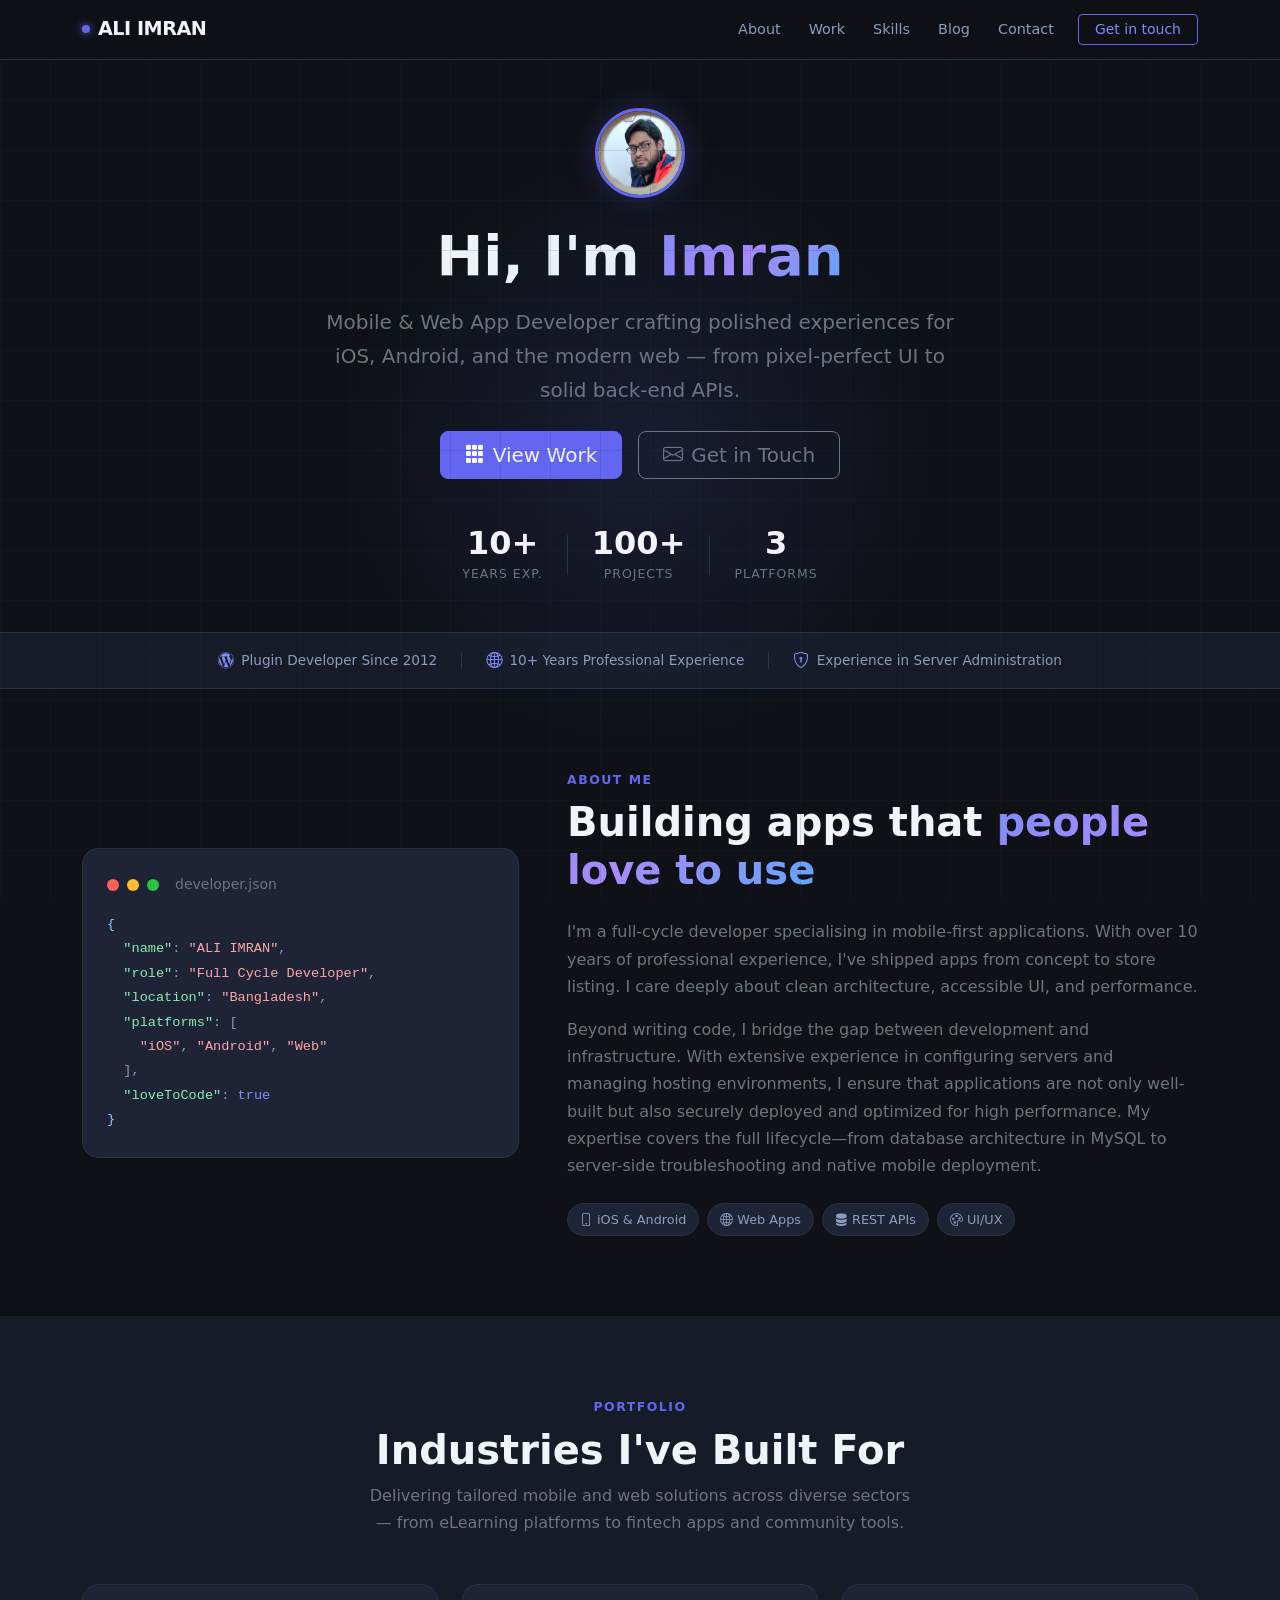
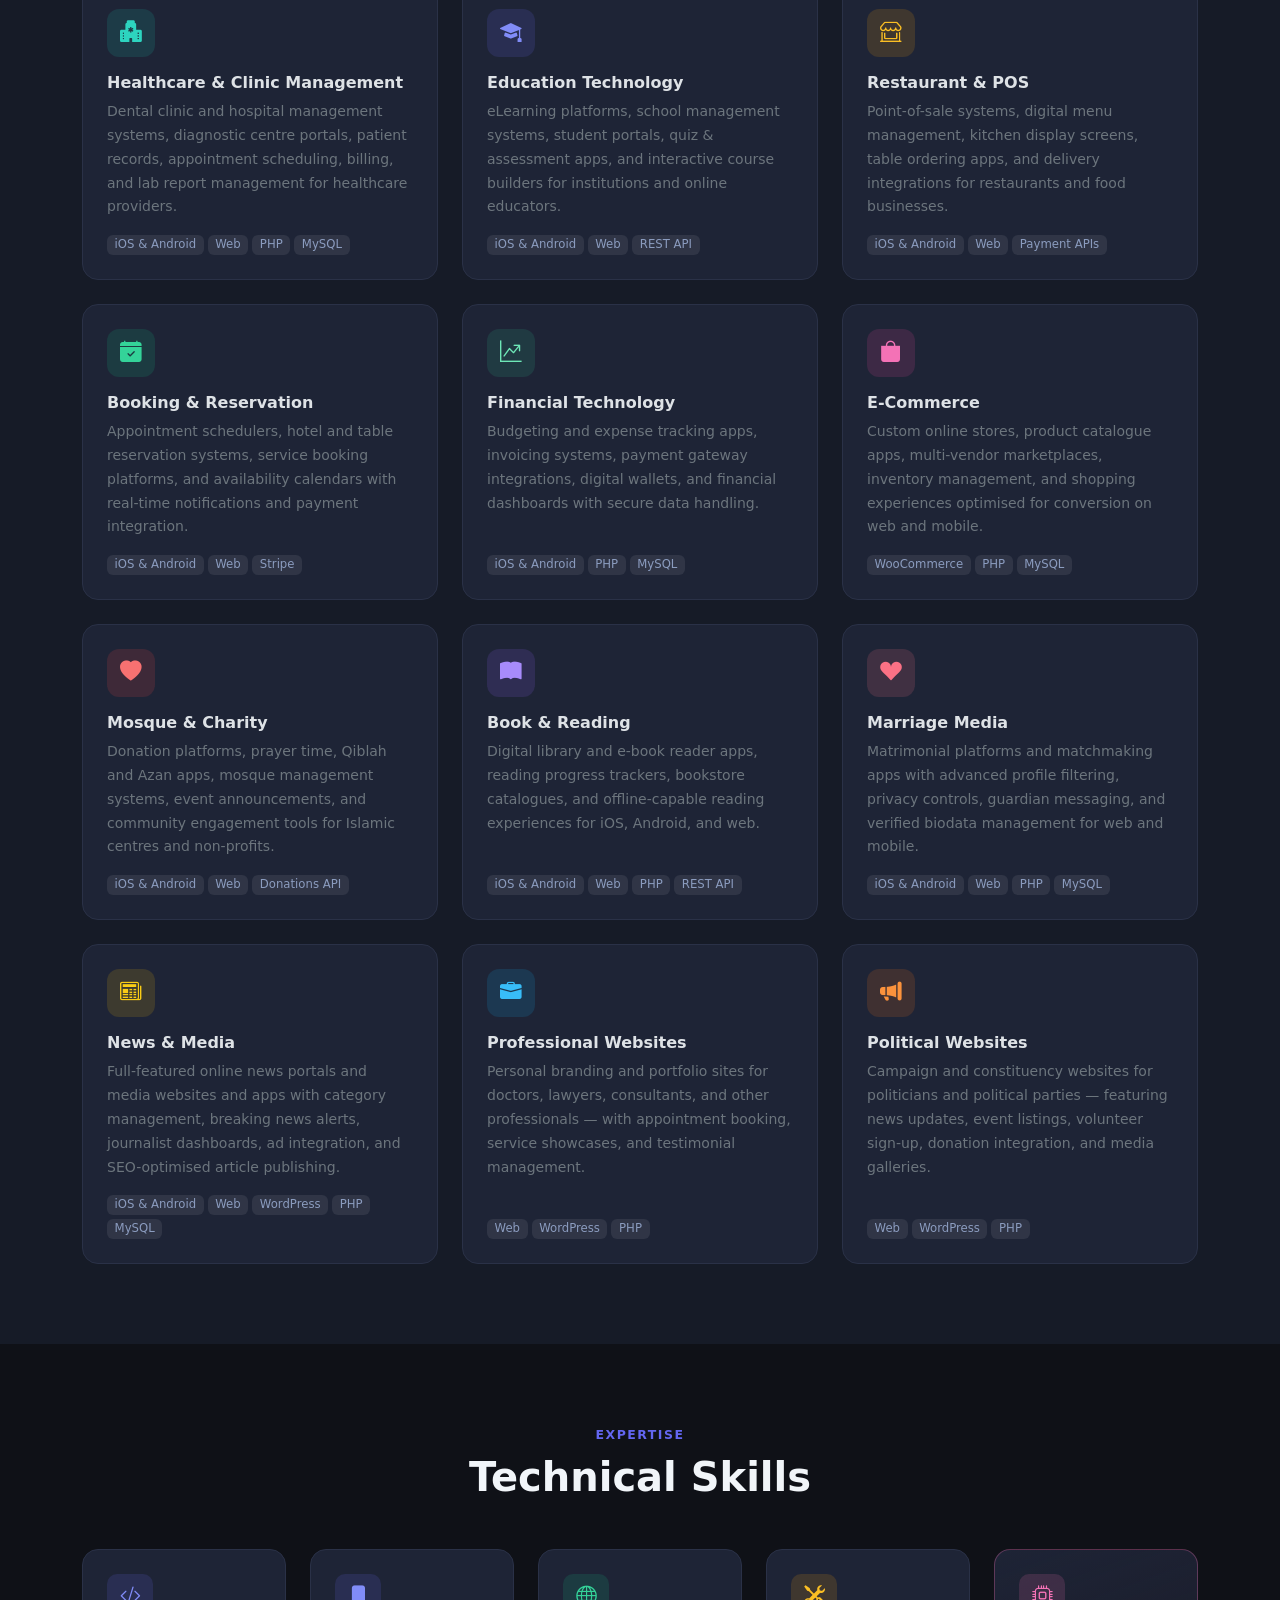
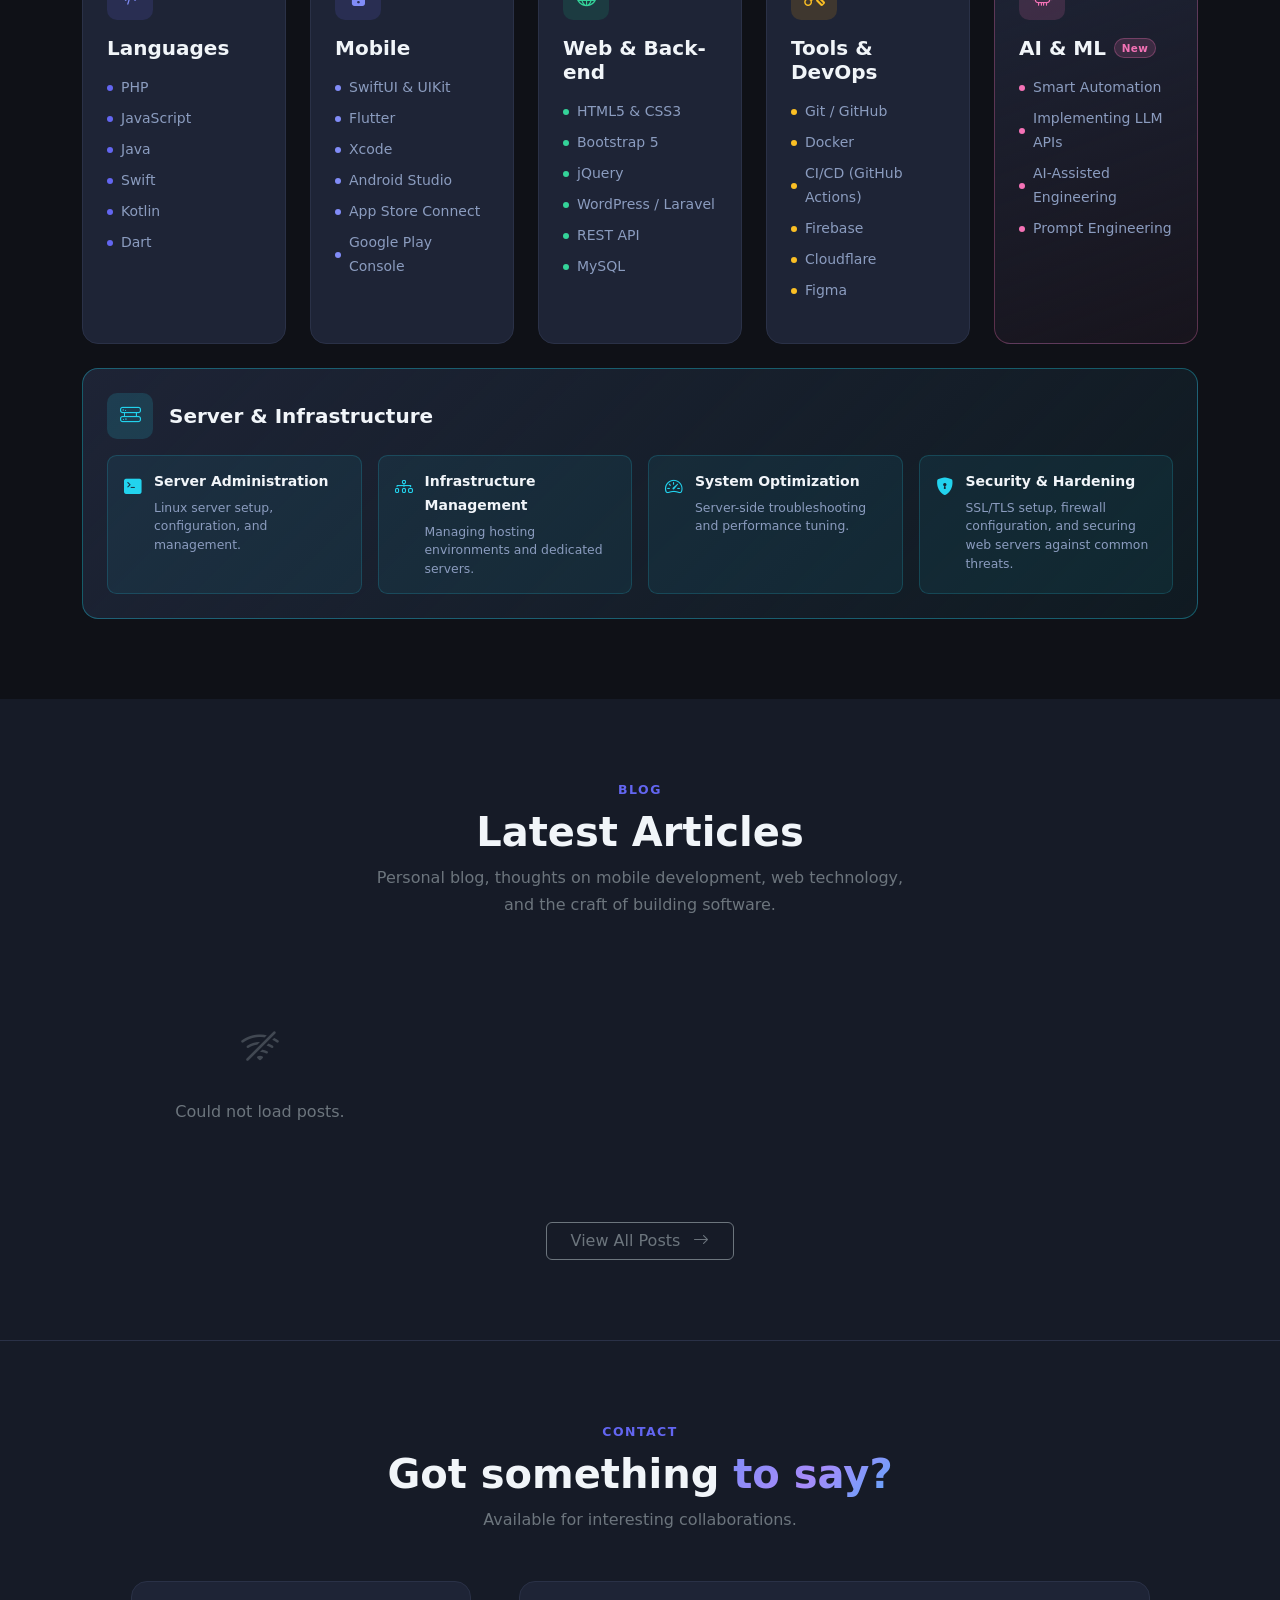
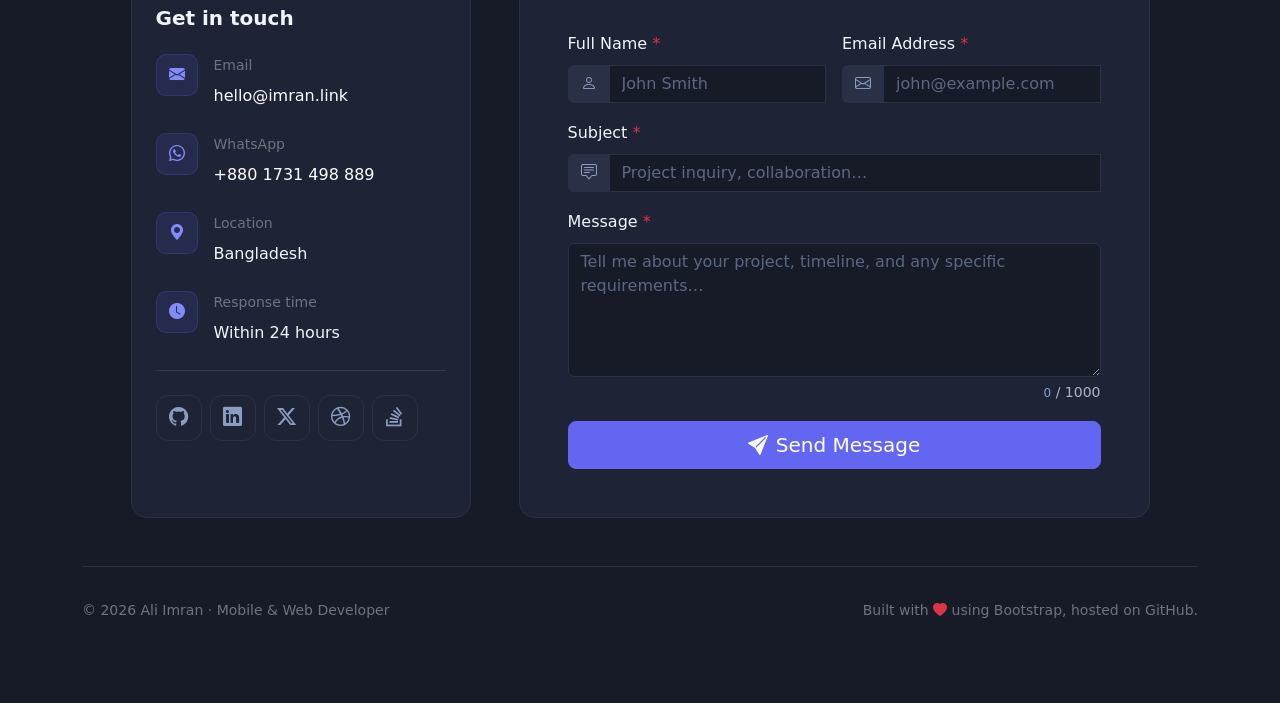
==== commit e6d67bda: "info update" ====
--- a/index.html
+++ b/index.html
@@ -9,9 +9,9 @@
     <!-- ─── Primary SEO ───────────────────────────────── -->
     <title>Ali Imran · Mobile &amp; Web Developer</title>
     <meta name="description"
-        content="Ali Imran — Mobile &amp; Web App Developer with 10+ years of experience building polished iOS, Android, and web applications. Available for freelance projects worldwide." />
+        content="Ali Imran — Mobile &amp; Web App Developer with 10+ years of experience building polished iOS, Android, and web applications." />
     <meta name="keywords"
-        content="mobile developer, iOS developer, Android developer, web developer, Swift, Kotlin, Flutter, PHP, Laravel, WordPress, React, freelance developer, full-stack developer" />
+        content="mobile developer, iOS developer, Android developer, web developer, Swift, Kotlin, Flutter, PHP, Laravel, WordPress, React, full-stack developer" />
     <meta name="author" content="Ali Imran" />
     <meta name="robots" content="index, follow" />
     <link rel="canonical" href="https://imran.link/" />
@@ -21,8 +21,8 @@
     <meta property="og:url" content="https://imran.link/" />
     <meta property="og:title" content="Ali Imran · Mobile &amp; Web Developer" />
     <meta property="og:description"
-        content="Ali Imran — Mobile &amp; Web App Developer with 10+ years of experience building polished iOS, Android, and web applications. Available for freelance projects worldwide." />
-    <meta property="og:image" content="https://blog.imran.link/wp-content/uploads/2022/07/cropped-84182043_2804824476243182_3702453253024251904_n1.jpg" />
+        content="Ali Imran — Mobile &amp; Web App Developer with 10+ years of experience building polished iOS, Android, and web applications." />
+    <meta property="og:image" content="https://imran.link/img/imran.jpg" />
     <meta property="og:image:width" content="1200" />
     <meta property="og:image:height" content="630" />
     <meta property="og:image:alt" content="Ali Imran – Mobile &amp; Web Developer" />
@@ -34,8 +34,8 @@
     <meta name="twitter:url" content="https://imran.link/" />
     <meta name="twitter:title" content="Ali Imran · Mobile &amp; Web Developer" />
     <meta name="twitter:description"
-        content="Ali Imran — Mobile &amp; Web App Developer with 10+ years of experience building polished iOS, Android, and web applications. Available for freelance projects worldwide." />
-    <meta name="twitter:image" content="https://blog.imran.link/wp-content/uploads/2022/07/cropped-84182043_2804824476243182_3702453253024251904_n1.jpg" />
+        content="Ali Imran — Mobile &amp; Web App Developer with 10+ years of experience building polished iOS, Android, and web applications." />
+    <meta name="twitter:image" content="https://imran.link/img/imran.jpg" />
     <meta name="twitter:image:alt" content="Ali Imran – Mobile &amp; Web Developer" />
 
     <!-- ─── Schema.org JSON-LD ───────────────────────── -->
@@ -45,7 +45,7 @@
           "@type": "Person",
           "name": "Ali Imran",
           "url": "https://imran.link/",
-          "image": "https://blog.imran.link/wp-content/uploads/2022/07/cropped-84182043_2804824476243182_3702453253024251904_n1.jpg",
+          "image": "https://imran.link/img/imran.jpg",
           "sameAs": [
             "https://github.com/imran2w",
             "https://linkedin.com/in/imran2w",
@@ -60,7 +60,7 @@
             "name": "Remote"
           }
         }
-        </script>
+    </script>
 
     <!-- Bootstrap 5.3 -->
     <link href="https://cdn.jsdelivr.net/npm/bootstrap@5.3.8/dist/css/bootstrap.min.css" rel="stylesheet"
@@ -108,7 +108,7 @@
     <section id="hero" class="hero-section d-flex align-items-center">
         <div class="container text-center py-5">
             <div class="hero-avatar mx-auto mb-4">
-                <img src="https://blog.imran.link/wp-content/uploads/2022/07/cropped-84182043_2804824476243182_3702453253024251904_n1.jpg" alt="Ali Imran – Mobile &amp; Web Developer" />
+                <img src="img/imran.jpg" alt="Ali Imran – Mobile &amp; Web Developer" />
             </div>
             <h1 class="display-4 fw-bold mb-3">
                 Hi, I'm <span class="text-gradient">Imran</span>
@@ -879,7 +879,7 @@
                     &copy; <span id="year"></span> Ali Imran · Mobile &amp; Web Developer
                 </span>
                 <span class="text-secondary small">
-                    Built with <i class="bi bi-heart-fill text-danger"></i> using Bootstrap 5.3
+                    Built with <i class="bi bi-heart-fill text-danger"></i> using Bootstrap, hosted on GitHub.
                 </span>
             </div>
         </div>
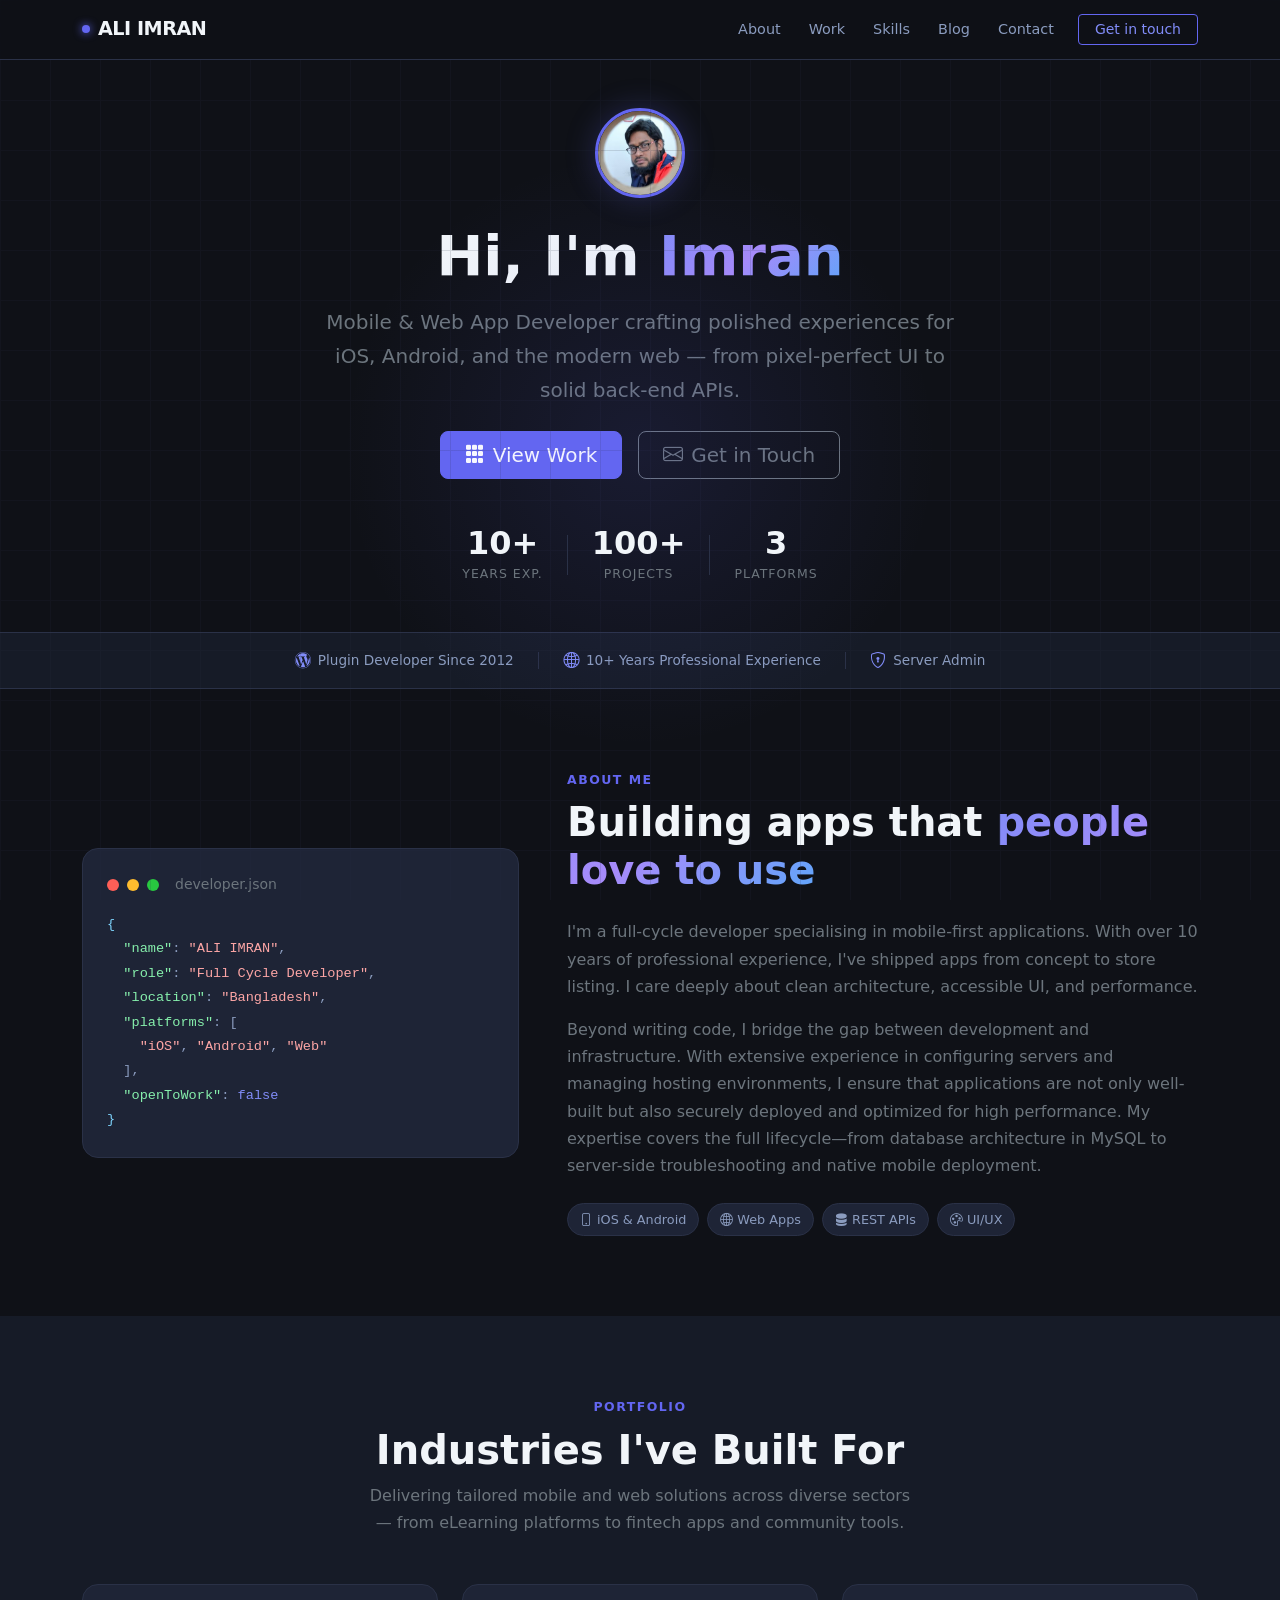
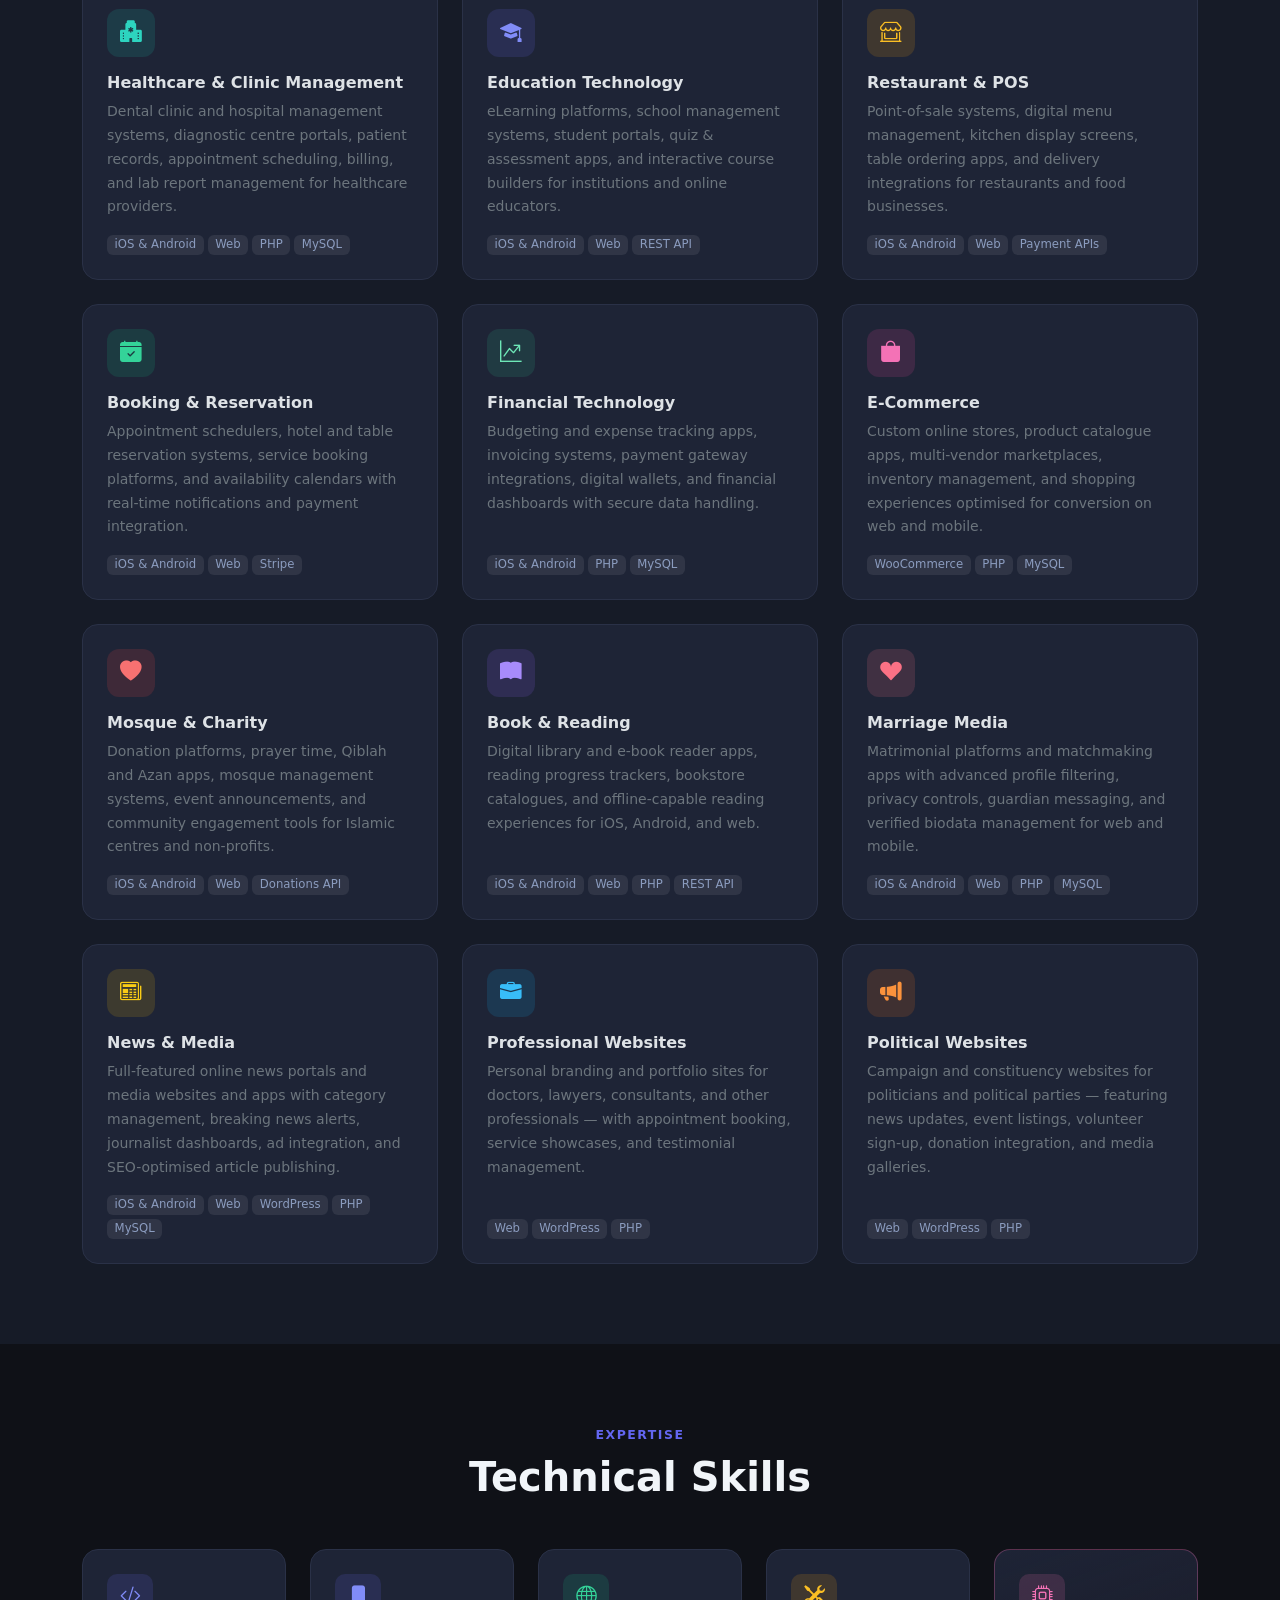
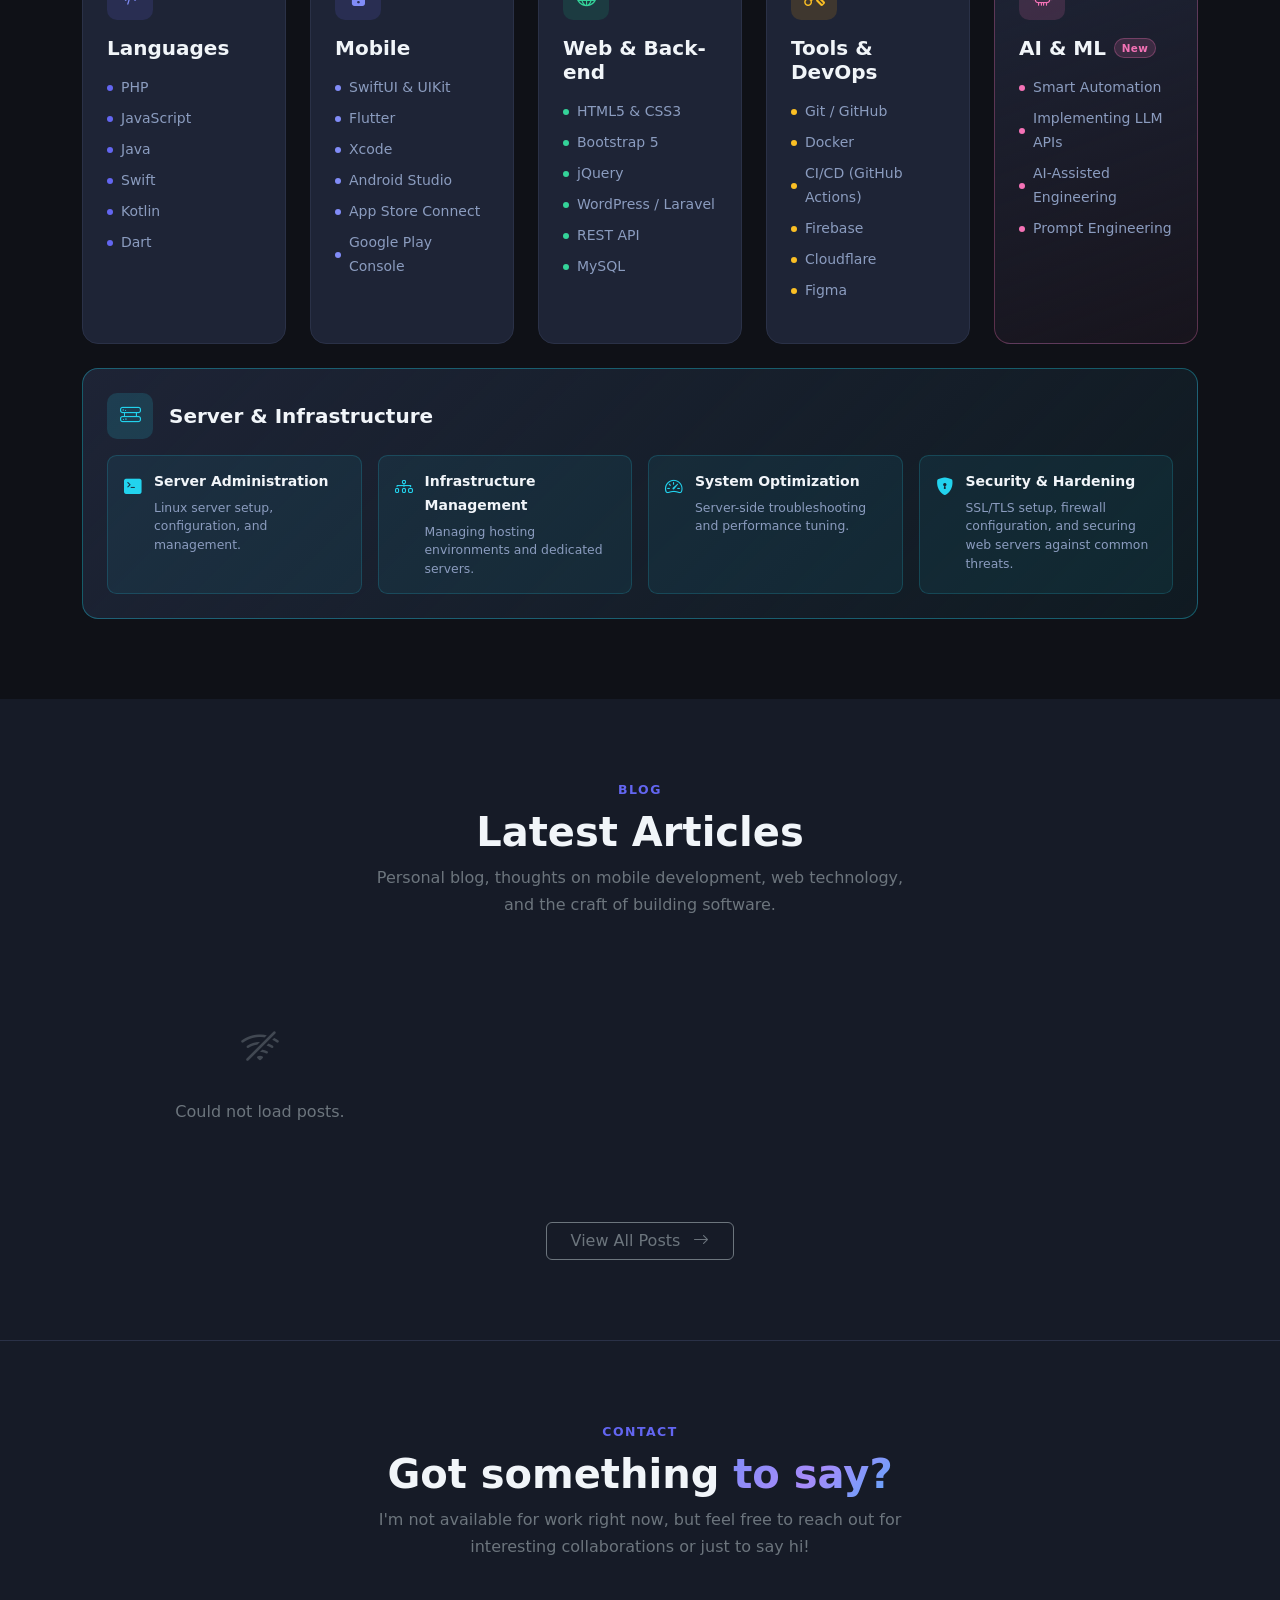
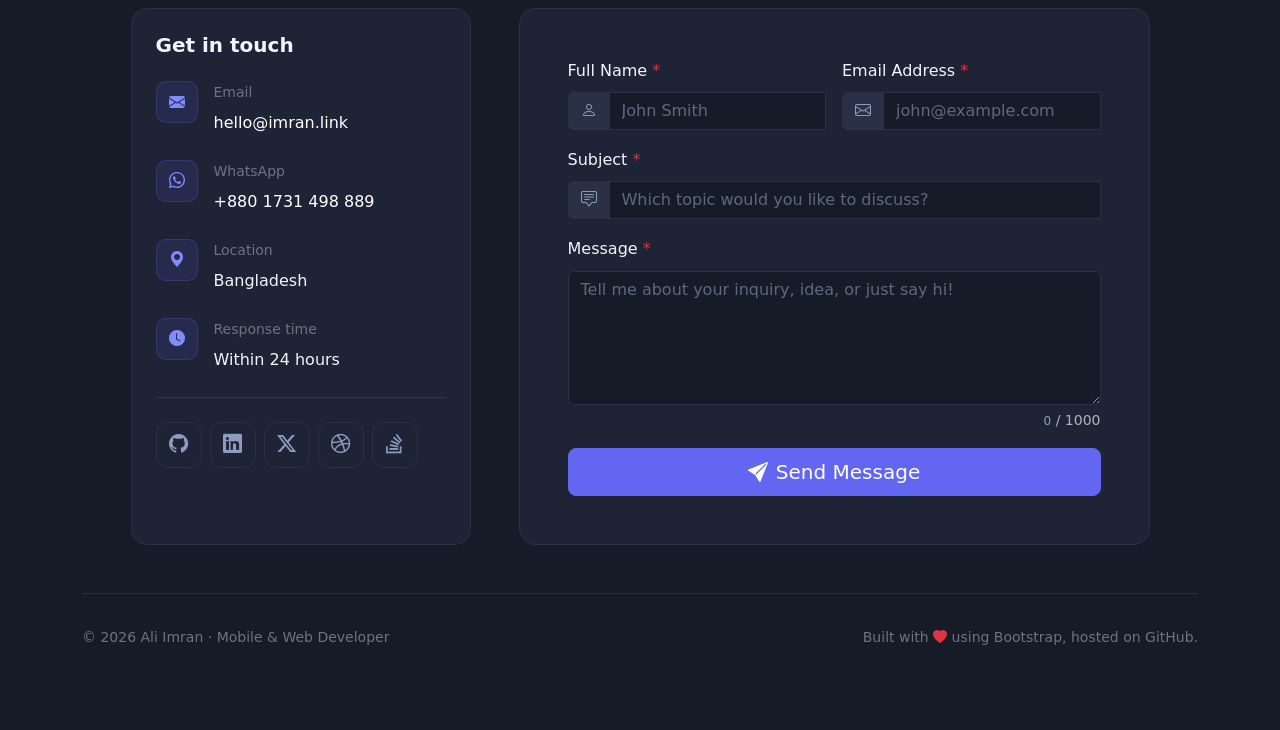
==== commit f6f16f0f: "Update index.html" ====
--- a/index.html
+++ b/index.html
@@ -163,7 +163,7 @@
                 <li class="trust-bar__divider" aria-hidden="true"></li>
                 <li class="trust-bar__item">
                     <i class="bi bi-shield-lock"></i>
-                    Experience in Server Administration
+                    Server Admin
                 </li>
             </ul>
         </div>
@@ -190,7 +190,7 @@
   <span class="c-key">"platforms"</span>: [
     <span class="c-str">"iOS"</span>, <span class="c-str">"Android"</span>, <span class="c-str">"Web"</span>
   ],
-  <span class="c-key">"loveToCode"</span>: <span class="c-bool">true</span>
+  <span class="c-key">"openToWork"</span>: <span class="c-bool">false</span>
 <span class="c-brace">}</span></code></pre>
                     </div>
                 </div>
@@ -705,7 +705,7 @@
                     <span class="text-gradient">to say?</span>
                 </h2>
                 <p class="text-secondary col-md-6 mx-auto">
-                    Available for interesting collaborations.
+                    I'm not available for work right now, but feel free to reach out for interesting collaborations or just to say hi!
                 </p>
             </div>
 
@@ -827,7 +827,7 @@
                                     <span class="input-group-text contact-input-icon"><i
                                             class="bi bi-chat-square-text"></i></span>
                                     <input type="text" id="cf-subject" name="subject" class="form-control contact-input"
-                                        placeholder="Project inquiry, collaboration…" required minlength="3" />
+                                        placeholder="Which topic would you like to discuss?" required minlength="3" />
                                     <div class="invalid-feedback">Please enter a subject.</div>
                                 </div>
                             </div>
@@ -837,7 +837,7 @@
                                 <label for="cf-message" class="form-label">Message <span
                                         class="text-danger">*</span></label>
                                 <textarea id="cf-message" name="message" class="form-control contact-input" rows="5"
-                                    placeholder="Tell me about your project, timeline, and any specific requirements…"
+                                    placeholder="Tell me about your inquiry, idea, or just say hi!"
                                     required minlength="20"></textarea>
                                 <div class="invalid-feedback">Please write at least 20 characters.</div>
                                 <div class="form-text text-end">
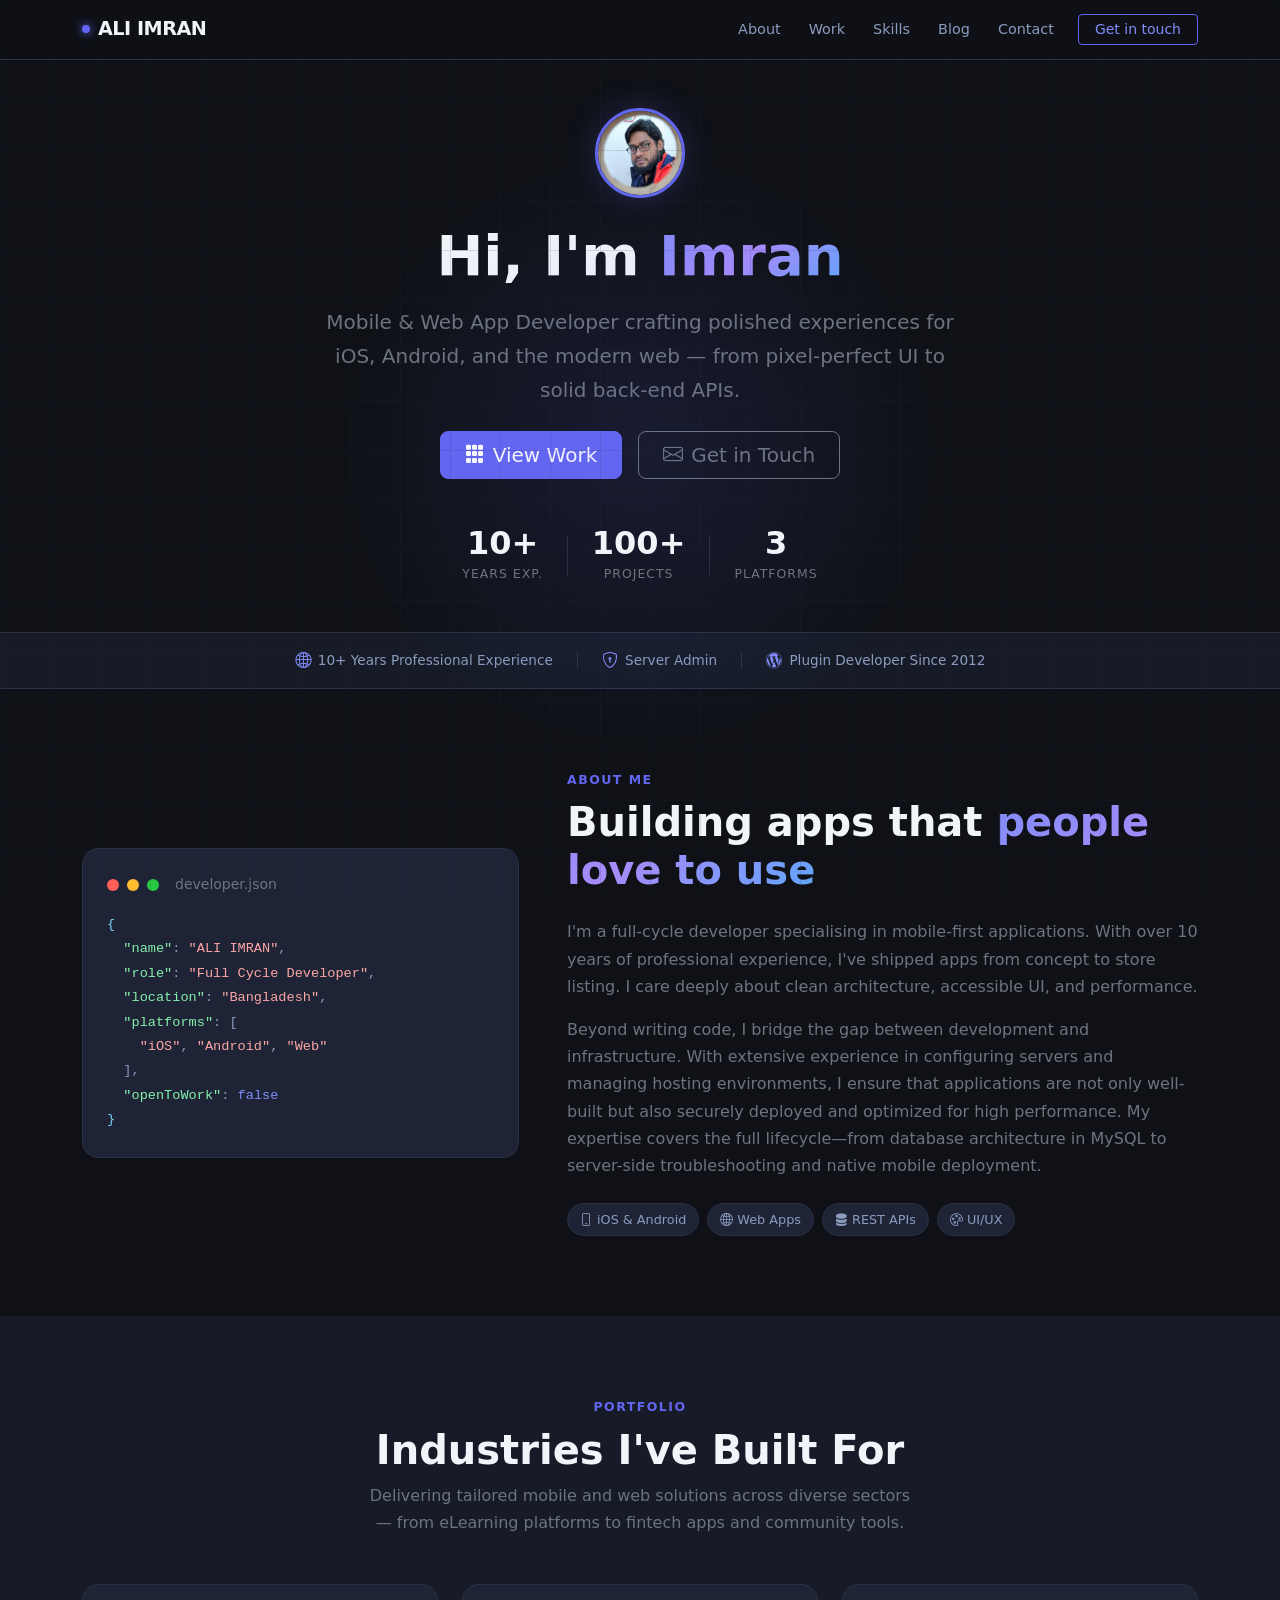
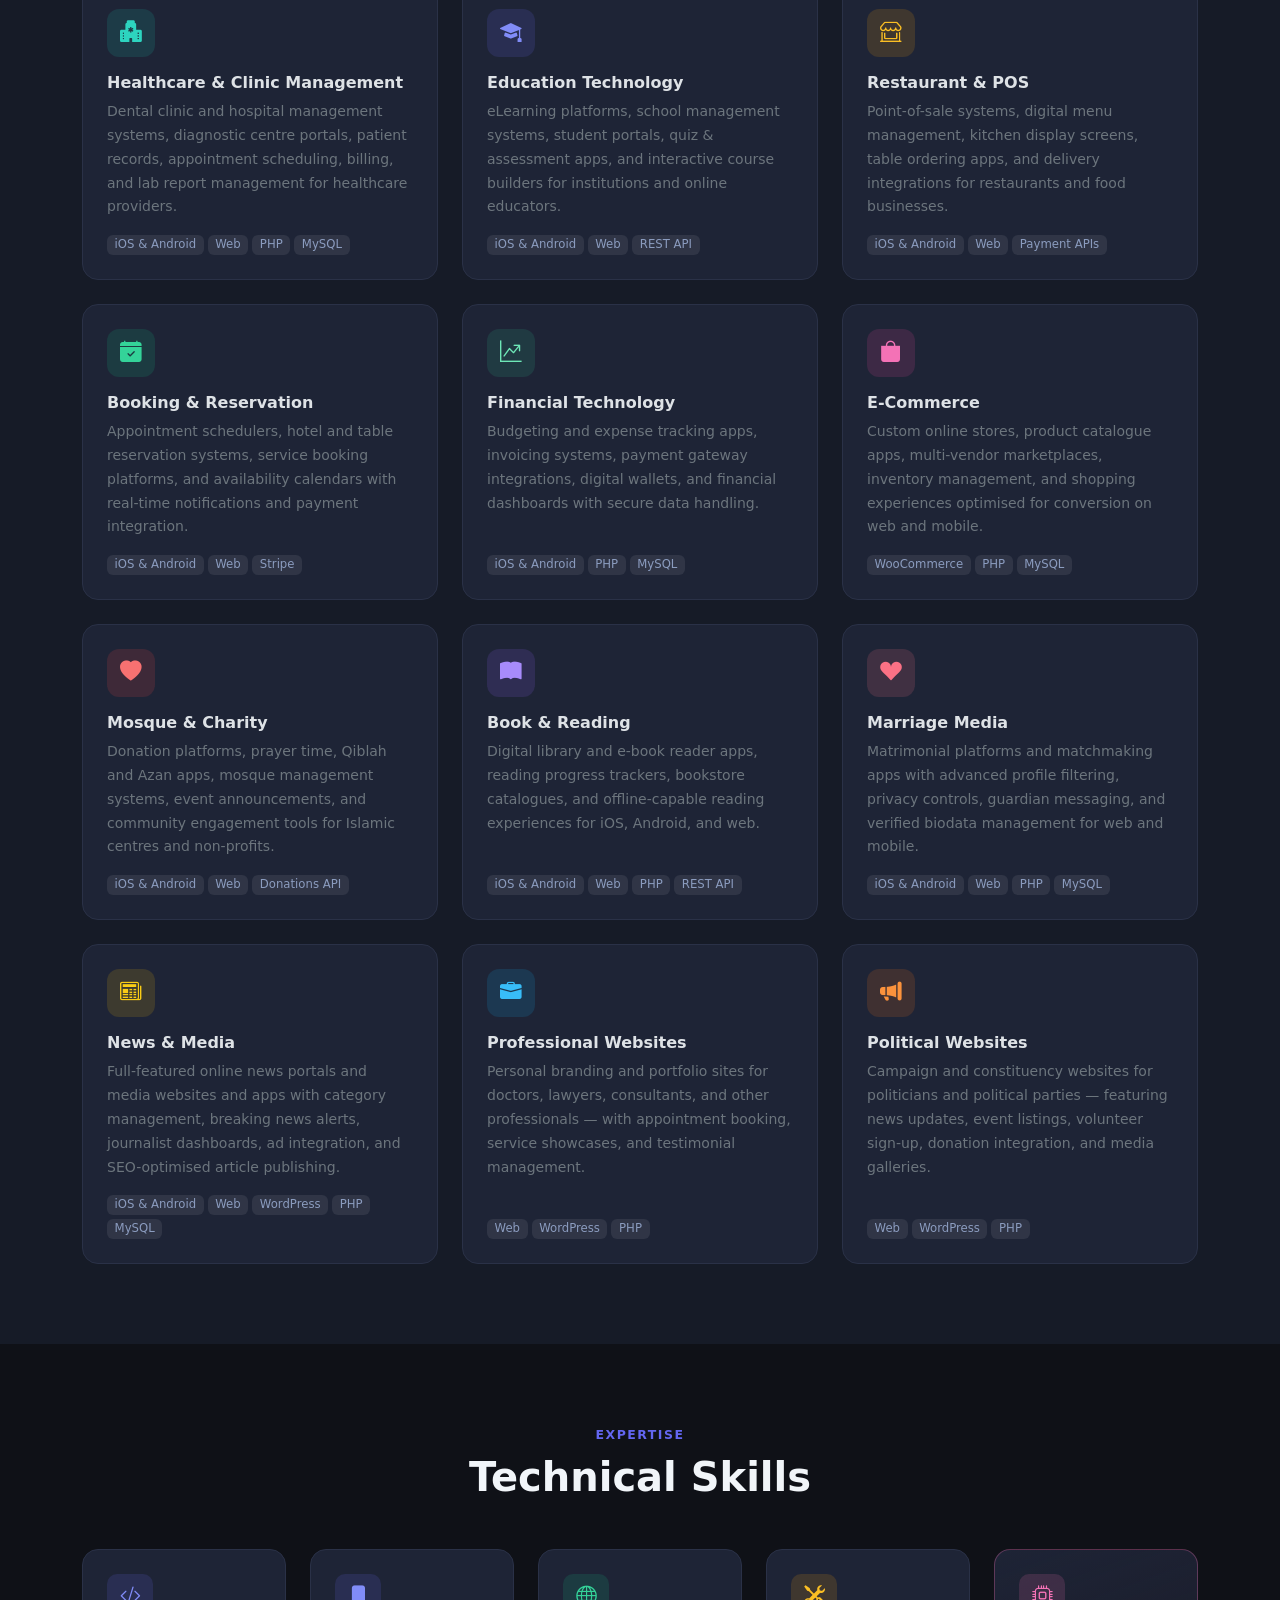
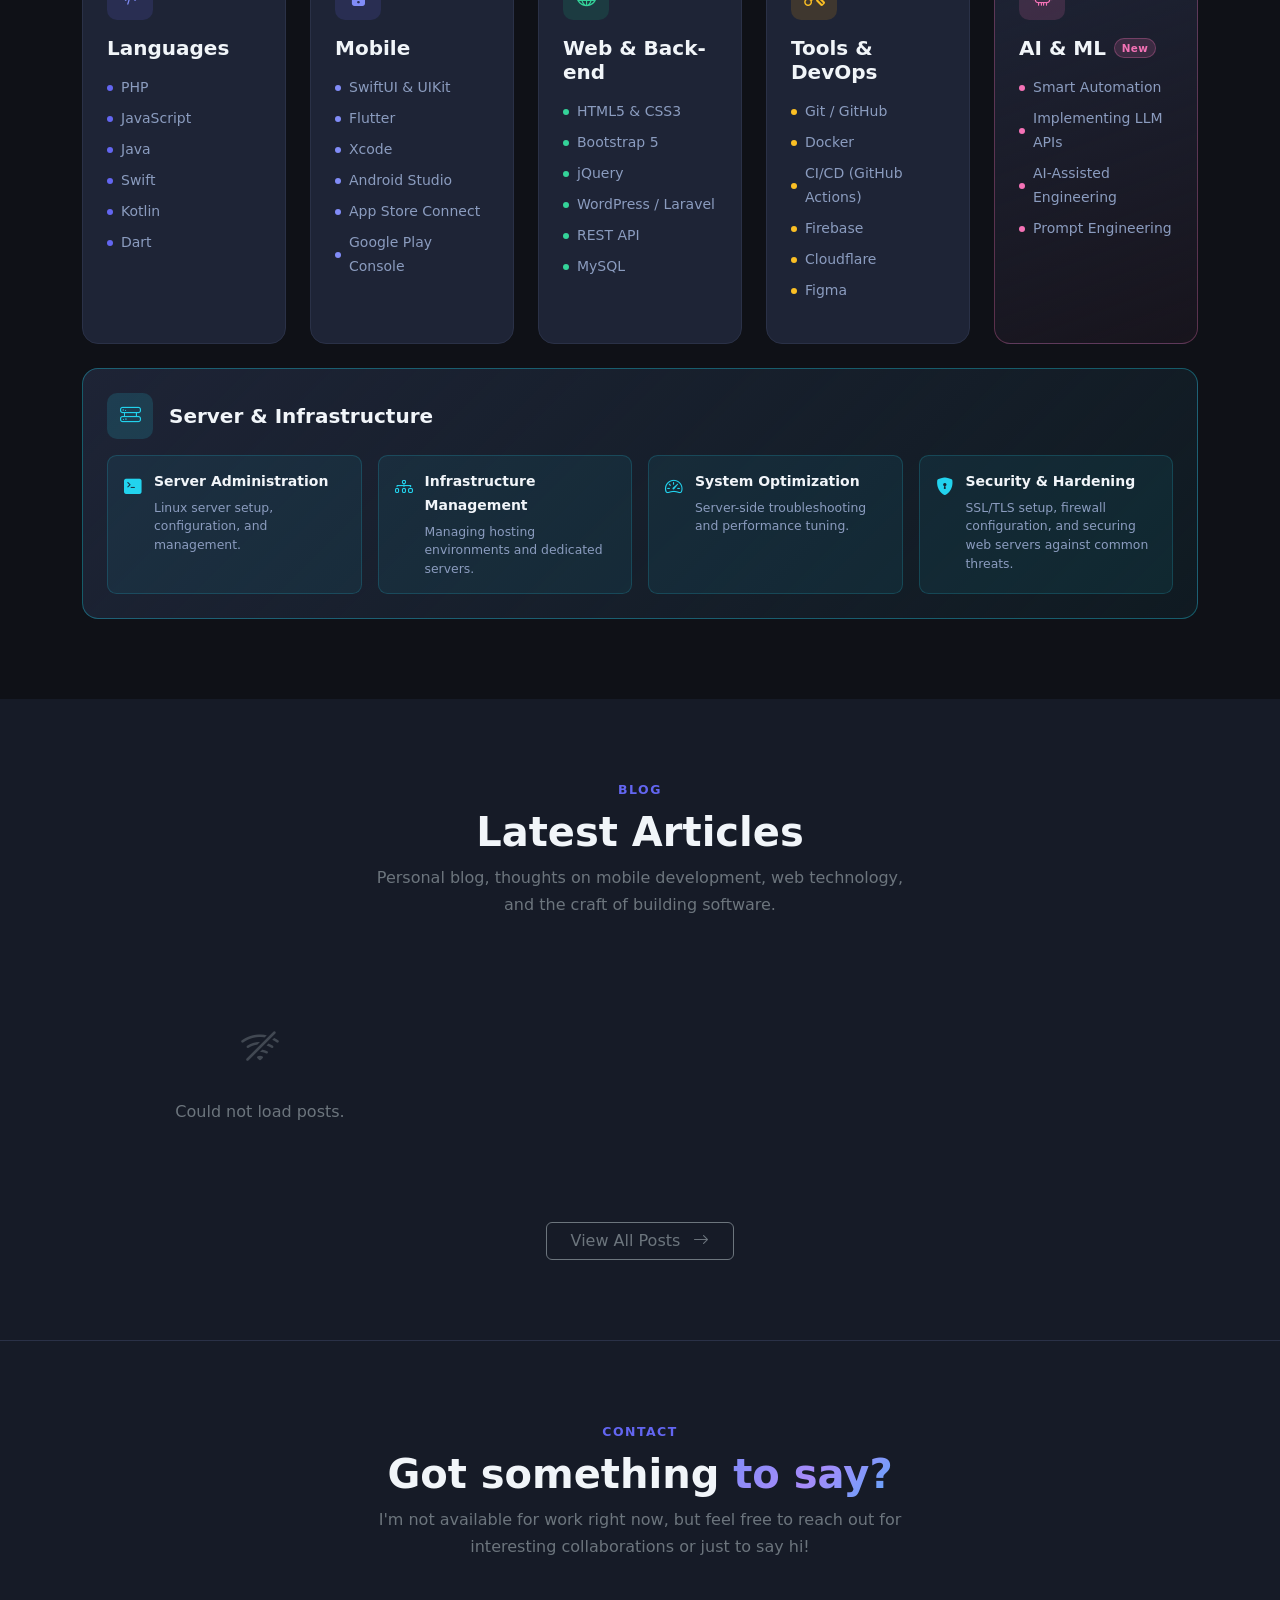
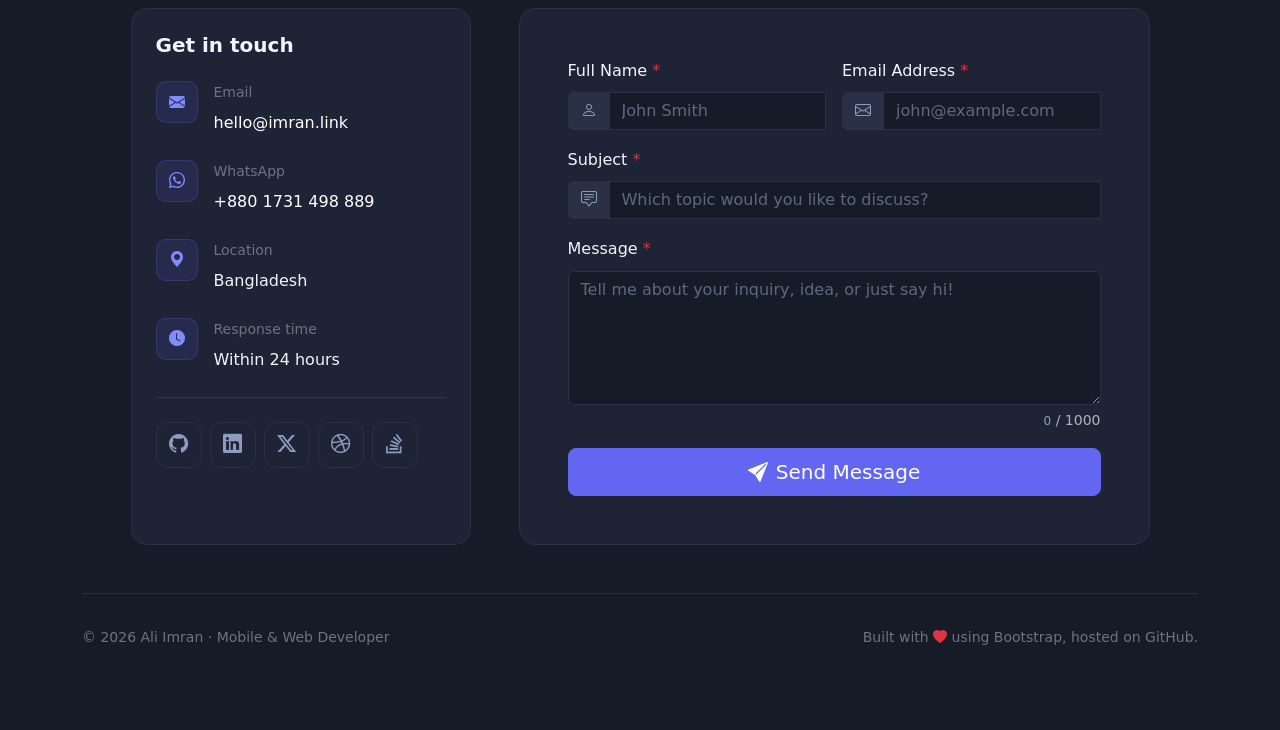
==== commit cf6e0d57: "Update index.html" ====
--- a/index.html
+++ b/index.html
@@ -152,11 +152,6 @@
         <div class="container">
             <ul class="trust-bar__list">
                 <li class="trust-bar__item">
-                    <i class="bi bi-wordpress"></i>
-                    Plugin Developer Since 2012
-                </li>
-                <li class="trust-bar__divider" aria-hidden="true"></li>
-                <li class="trust-bar__item">
                     <i class="bi bi-globe2"></i>
                     10+ Years Professional Experience
                 </li>
@@ -164,6 +159,11 @@
                 <li class="trust-bar__item">
                     <i class="bi bi-shield-lock"></i>
                     Server Admin
+                </li>
+                <li class="trust-bar__divider" aria-hidden="true"></li>
+                <li class="trust-bar__item">
+                    <i class="bi bi-wordpress"></i>
+                    Plugin Developer Since 2012
                 </li>
             </ul>
         </div>
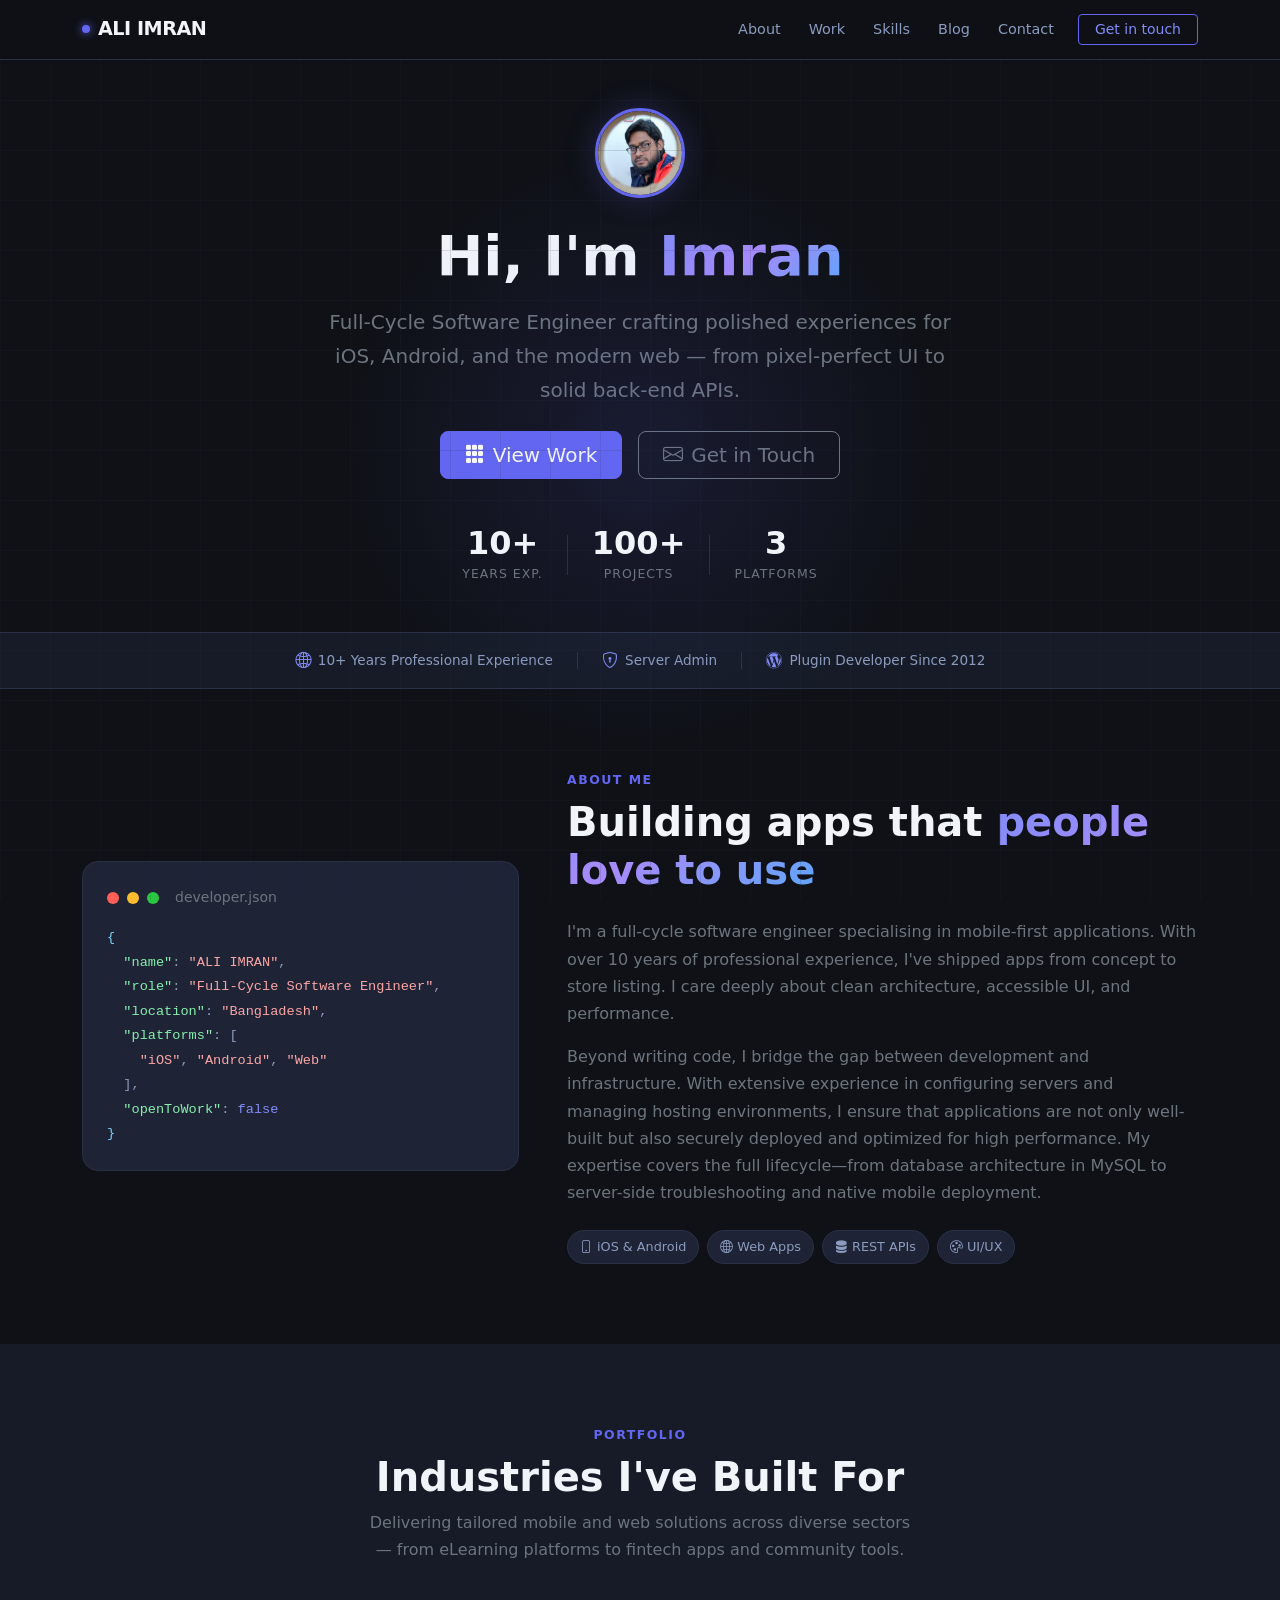
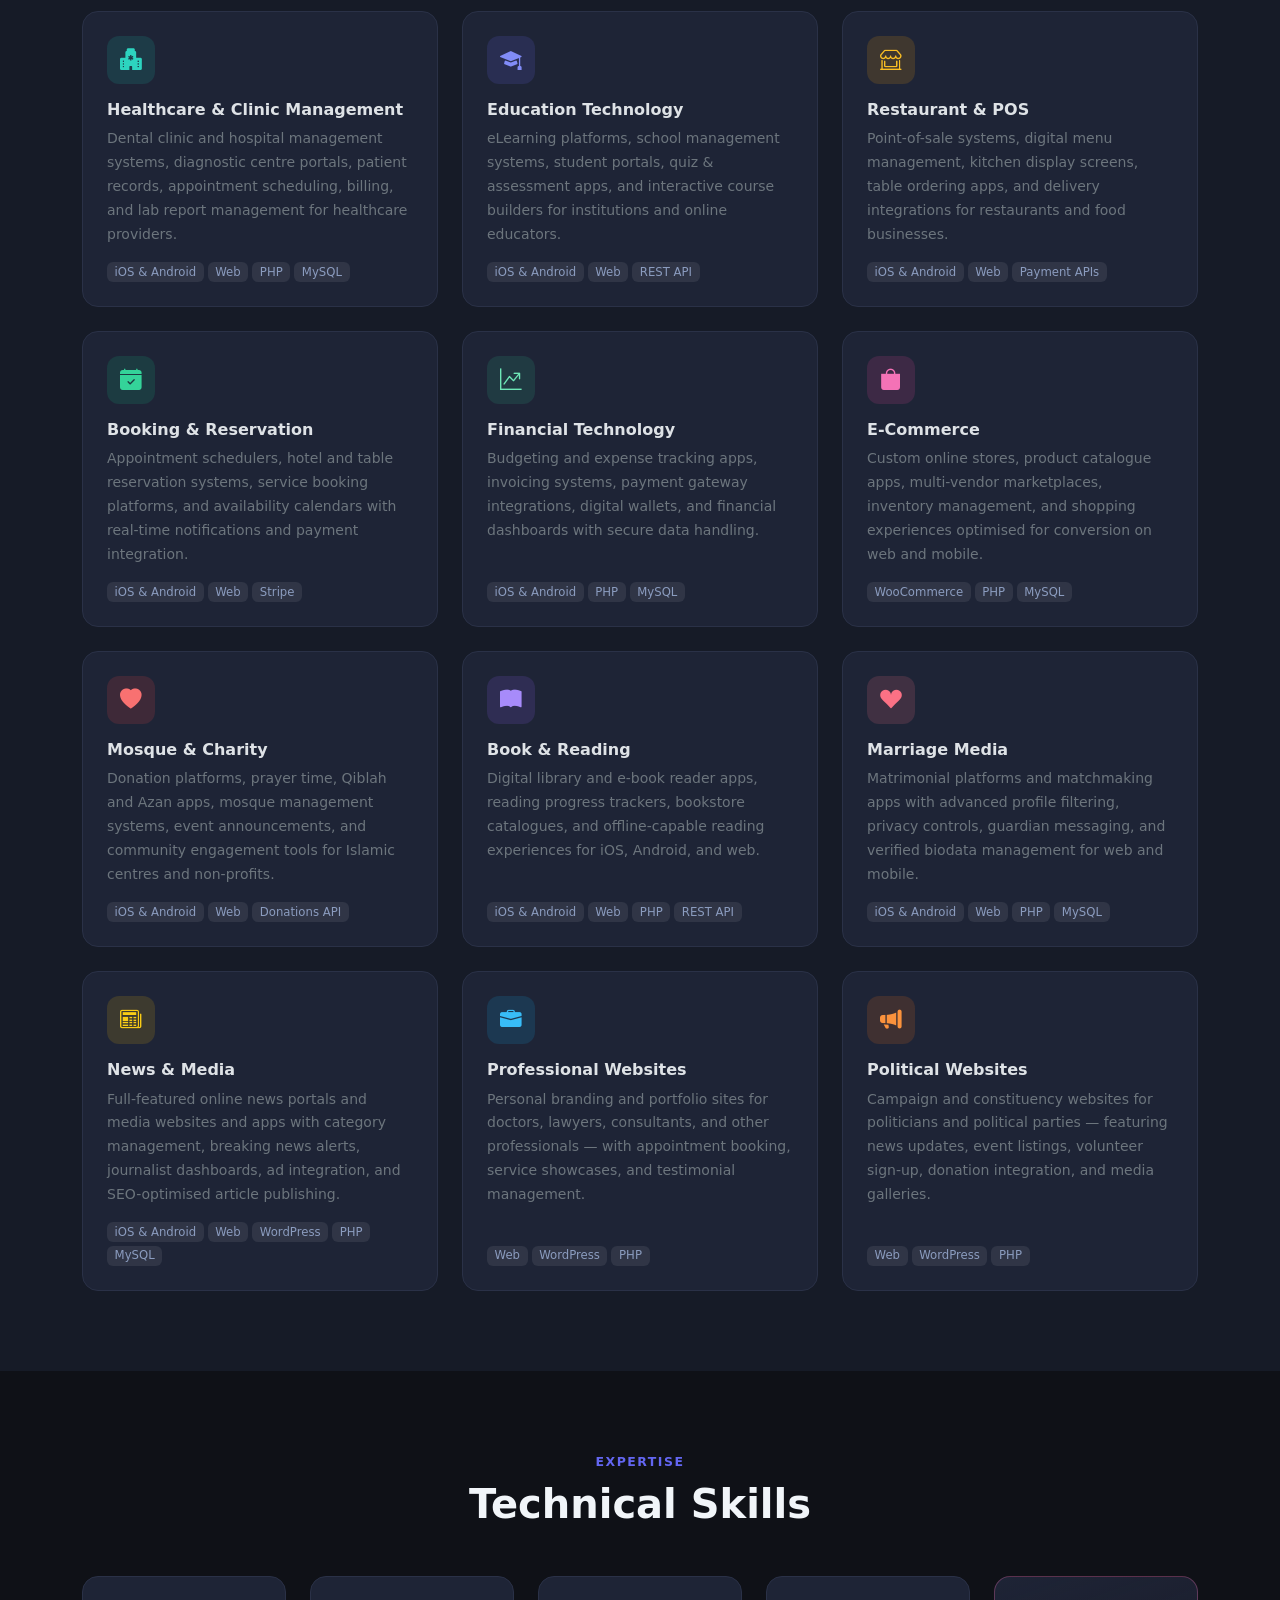
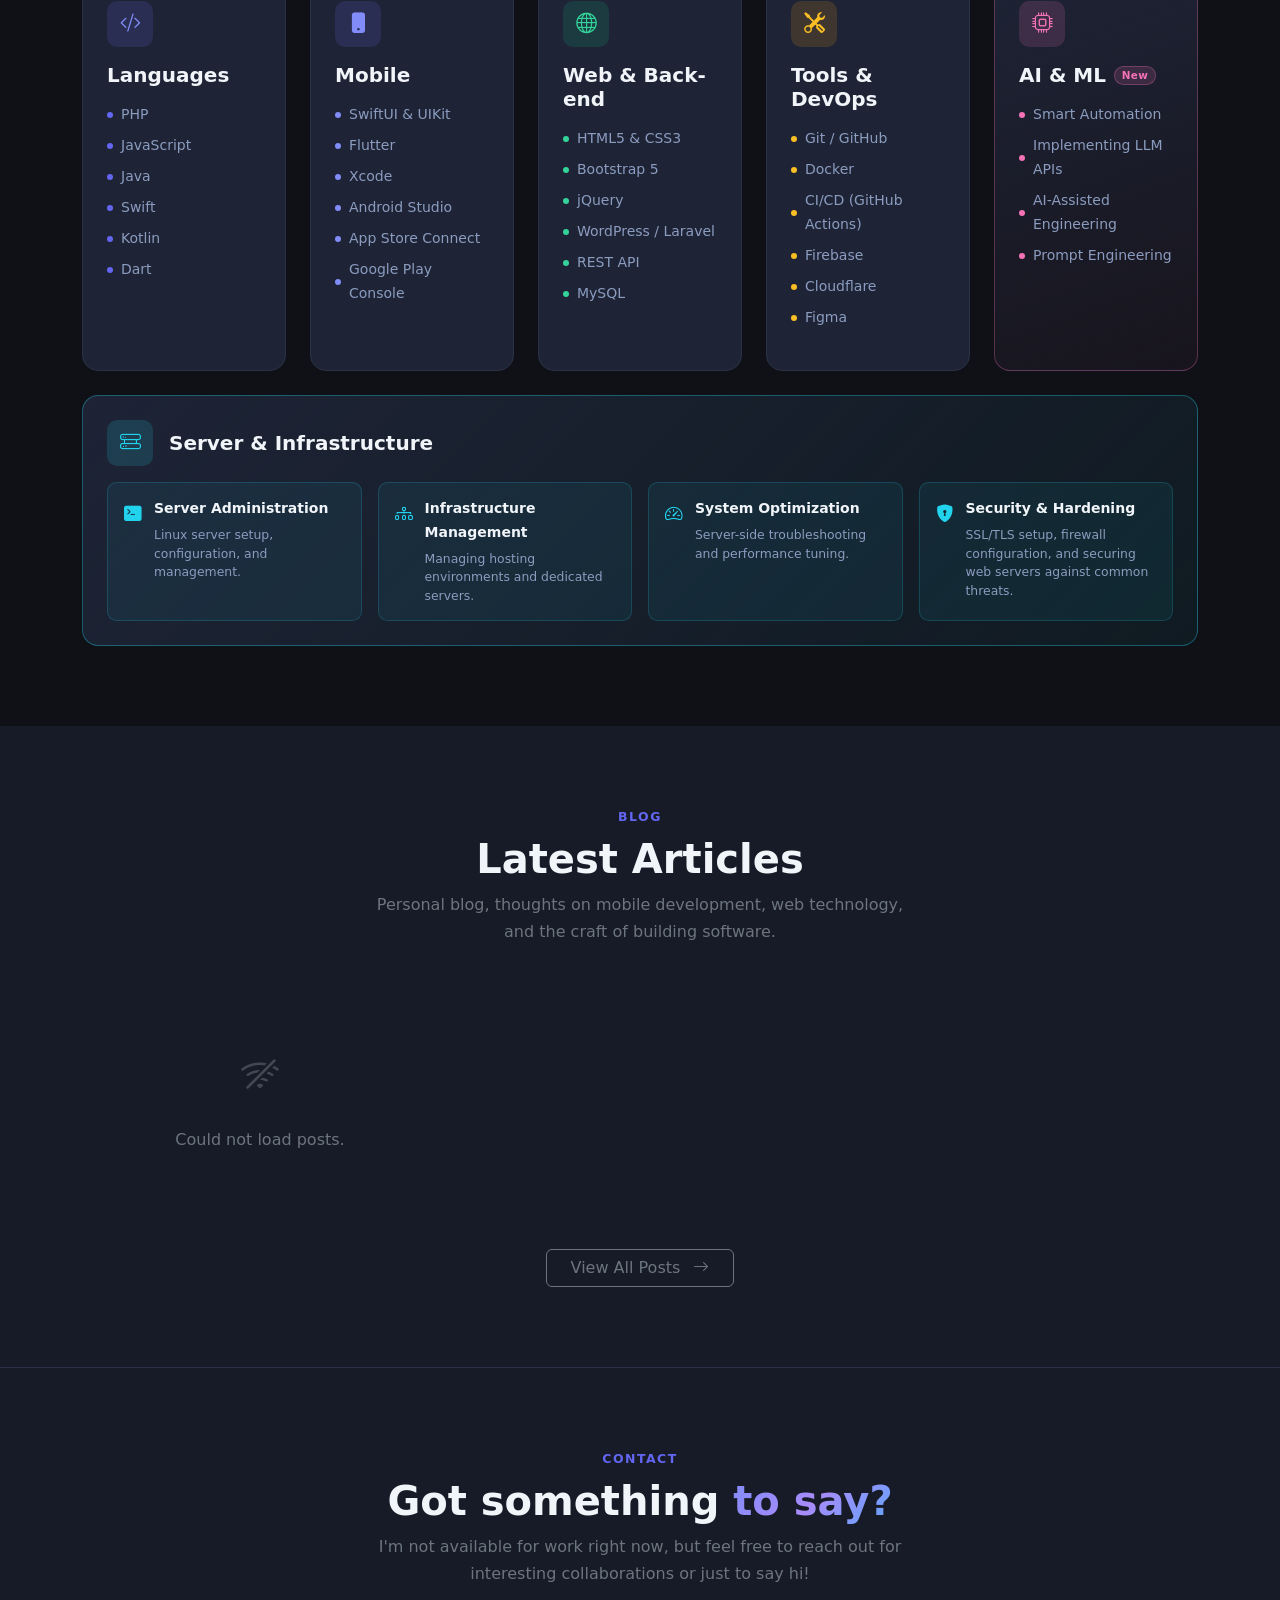
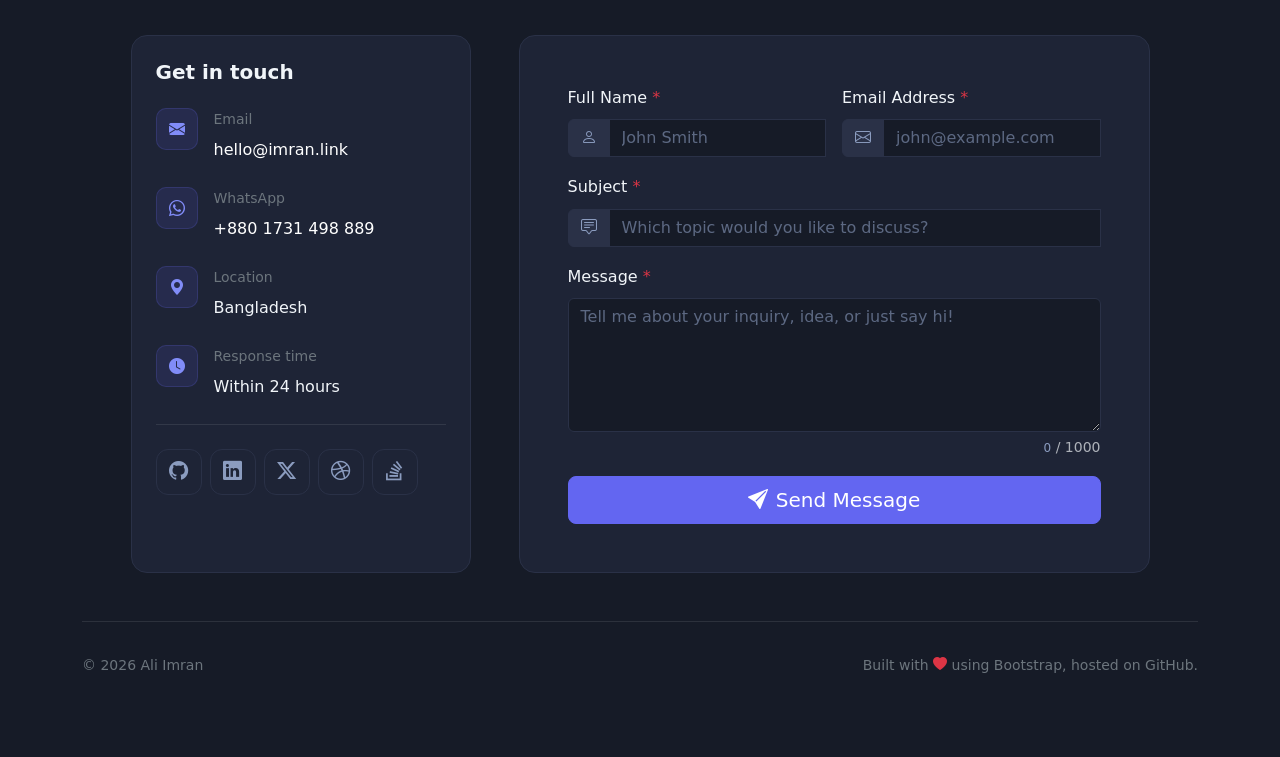
==== commit 9a031f16: "Update index.html" ====
--- a/index.html
+++ b/index.html
@@ -7,9 +7,9 @@
     <link rel="shortcut icon" href="https://imran.link/favicon.ico" />
 
     <!-- ─── Primary SEO ───────────────────────────────── -->
-    <title>Ali Imran · Mobile &amp; Web Developer</title>
+    <title>Ali Imran · Full-Cycle Software Engineer</title>
     <meta name="description"
-        content="Ali Imran — Mobile &amp; Web App Developer with 10+ years of experience building polished iOS, Android, and web applications." />
+        content="Ali Imran — Full-Cycle Software Engineer with 10+ years of experience building polished iOS, Android, and web applications." />
     <meta name="keywords"
         content="mobile developer, iOS developer, Android developer, web developer, Swift, Kotlin, Flutter, PHP, Laravel, WordPress, React, full-stack developer" />
     <meta name="author" content="Ali Imran" />
@@ -19,24 +19,24 @@
     <!-- ─── Open Graph (Facebook / LinkedIn) ────────── -->
     <meta property="og:type" content="website" />
     <meta property="og:url" content="https://imran.link/" />
-    <meta property="og:title" content="Ali Imran · Mobile &amp; Web Developer" />
+    <meta property="og:title" content="Ali Imran · Full-Cycle Software Engineer" />
     <meta property="og:description"
-        content="Ali Imran — Mobile &amp; Web App Developer with 10+ years of experience building polished iOS, Android, and web applications." />
+        content="Ali Imran — Full-Cycle Software Engineer with 10+ years of experience building polished iOS, Android, and web applications." />
     <meta property="og:image" content="https://imran.link/img/imran.jpg" />
     <meta property="og:image:width" content="1200" />
     <meta property="og:image:height" content="630" />
-    <meta property="og:image:alt" content="Ali Imran – Mobile &amp; Web Developer" />
+    <meta property="og:image:alt" content="Ali Imran – Full-Cycle Software Engineer" />
     <meta property="og:locale" content="en_US" />
     <meta property="og:site_name" content="imran.link" />
 
     <!-- ─── Twitter / X Card ────────────────────────── -->
     <meta name="twitter:card" content="summary_large_image" />
     <meta name="twitter:url" content="https://imran.link/" />
-    <meta name="twitter:title" content="Ali Imran · Mobile &amp; Web Developer" />
+    <meta name="twitter:title" content="Ali Imran · Full-Cycle Software Engineer" />
     <meta name="twitter:description"
-        content="Ali Imran — Mobile &amp; Web App Developer with 10+ years of experience building polished iOS, Android, and web applications." />
+        content="Ali Imran — Full-Cycle Software Engineer with 10+ years of experience building polished iOS, Android, and web applications." />
     <meta name="twitter:image" content="https://imran.link/img/imran.jpg" />
-    <meta name="twitter:image:alt" content="Ali Imran – Mobile &amp; Web Developer" />
+    <meta name="twitter:image:alt" content="Ali Imran – Full-Cycle Software Engineer" />
 
     <!-- ─── Schema.org JSON-LD ───────────────────────── -->
     <script type="application/ld+json">
@@ -51,8 +51,8 @@
             "https://linkedin.com/in/imran2w",
             "https://twitter.com/imran2w"
           ],
-          "jobTitle": "Mobile & Web Developer",
-          "description": "Full-cycle developer specialising in iOS, Android, and web applications with 10+ years of professional experience.",
+          "jobTitle": "Full-Cycle Software Engineer",
+          "description": "Full-Cycle Software Engineer specialising in iOS, Android, and web applications with 10+ years of professional experience.",
           "knowsAbout": ["iOS Development", "Android Development", "Web Development", "PHP", "Laravel", "WordPress", "Swift", "Kotlin", "Flutter", "REST APIs", "MySQL", "Server Administration"],
           "email": "hello@imran.link",
           "worksFor": {
@@ -114,7 +114,7 @@
                 Hi, I'm <span class="text-gradient">Imran</span>
             </h1>
             <p class="lead text-secondary col-lg-7 mx-auto mb-4">
-                Mobile &amp; Web App Developer crafting polished experiences for iOS,
+                Full-Cycle Software Engineer crafting polished experiences for iOS,
                 Android, and the modern web — from pixel-perfect UI to solid back-end APIs.
             </p>
             <div class="d-flex flex-wrap gap-3 justify-content-center">
@@ -185,7 +185,7 @@
                         </div>
                         <pre class="about-code mb-0"><code><span class="c-brace">{</span>
   <span class="c-key">"name"</span>: <span class="c-str">"ALI IMRAN"</span>,
-  <span class="c-key">"role"</span>: <span class="c-str">"Full Cycle Developer"</span>,
+  <span class="c-key">"role"</span>: <span class="c-str">"Full-Cycle Software Engineer"</span>,
   <span class="c-key">"location"</span>: <span class="c-str">"Bangladesh"</span>,
   <span class="c-key">"platforms"</span>: [
     <span class="c-str">"iOS"</span>, <span class="c-str">"Android"</span>, <span class="c-str">"Web"</span>
@@ -201,7 +201,7 @@
                         <span class="text-gradient">people love to use</span>
                     </h2>
                     <p class="text-secondary mb-3">
-                        I'm a full-cycle developer specialising in mobile-first applications.
+                        I'm a full-cycle software engineer specialising in mobile-first applications.
                         With over 10 years of professional experience, I've shipped apps from
                         concept to store listing. I care deeply about clean architecture, accessible UI, and performance.
                     </p>
@@ -876,7 +876,7 @@
 
             <div class="d-flex flex-column flex-sm-row justify-content-between align-items-center gap-2 pt-3">
                 <span class="text-secondary small">
-                    &copy; <span id="year"></span> Ali Imran · Mobile &amp; Web Developer
+                    &copy; <span id="year"></span> Ali Imran
                 </span>
                 <span class="text-secondary small">
                     Built with <i class="bi bi-heart-fill text-danger"></i> using Bootstrap, hosted on GitHub.
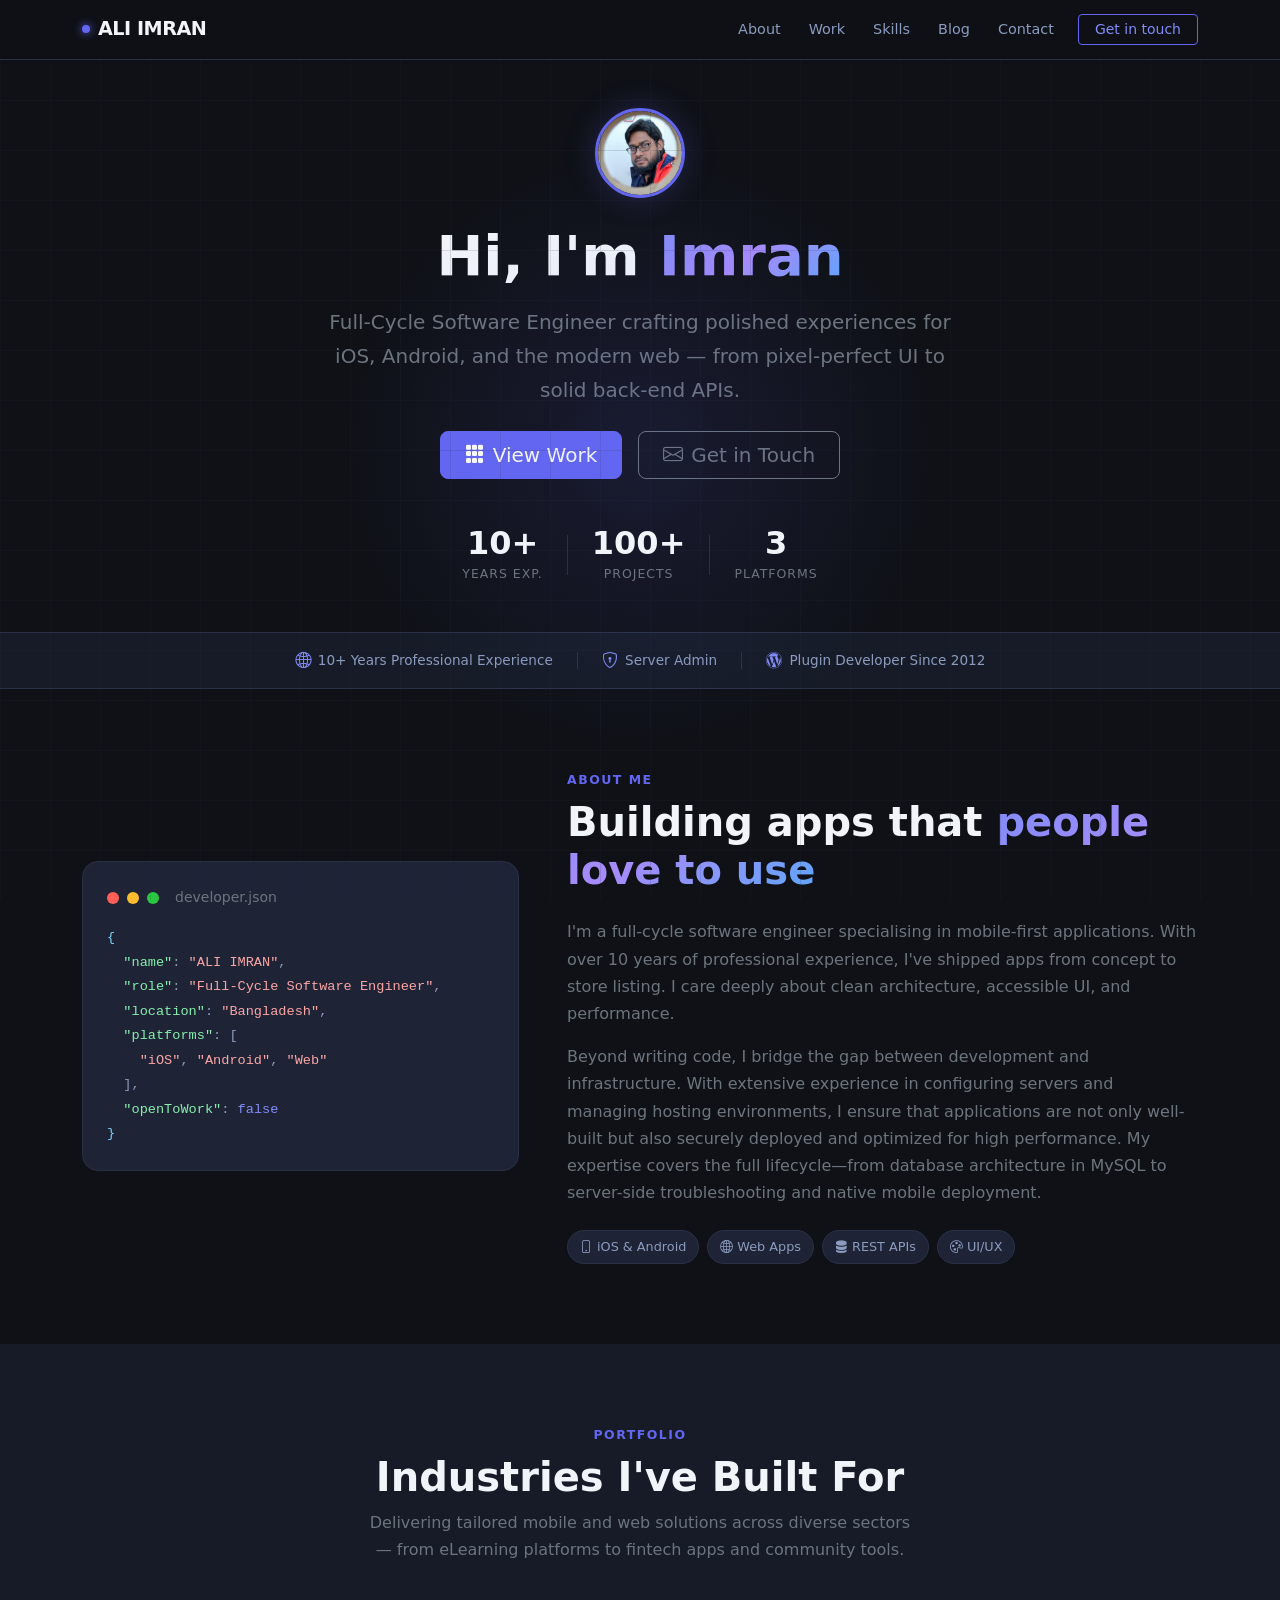
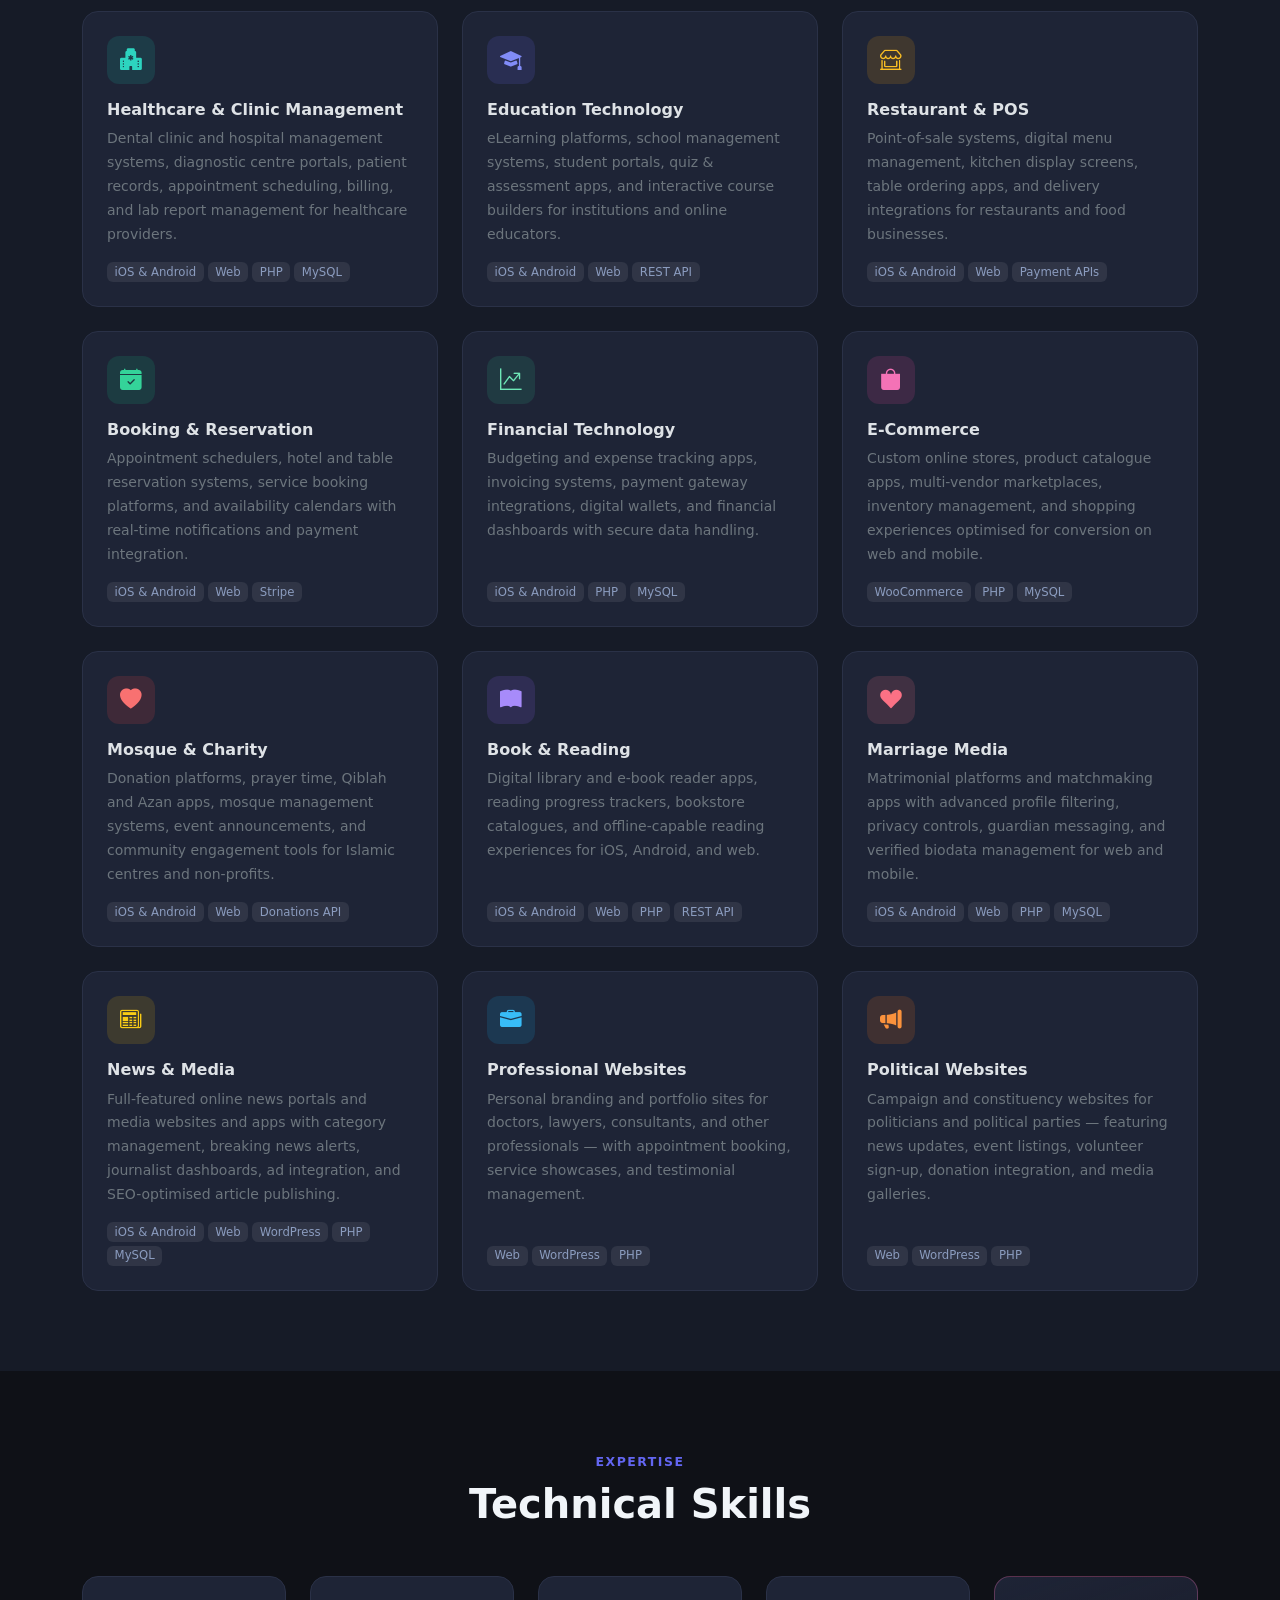
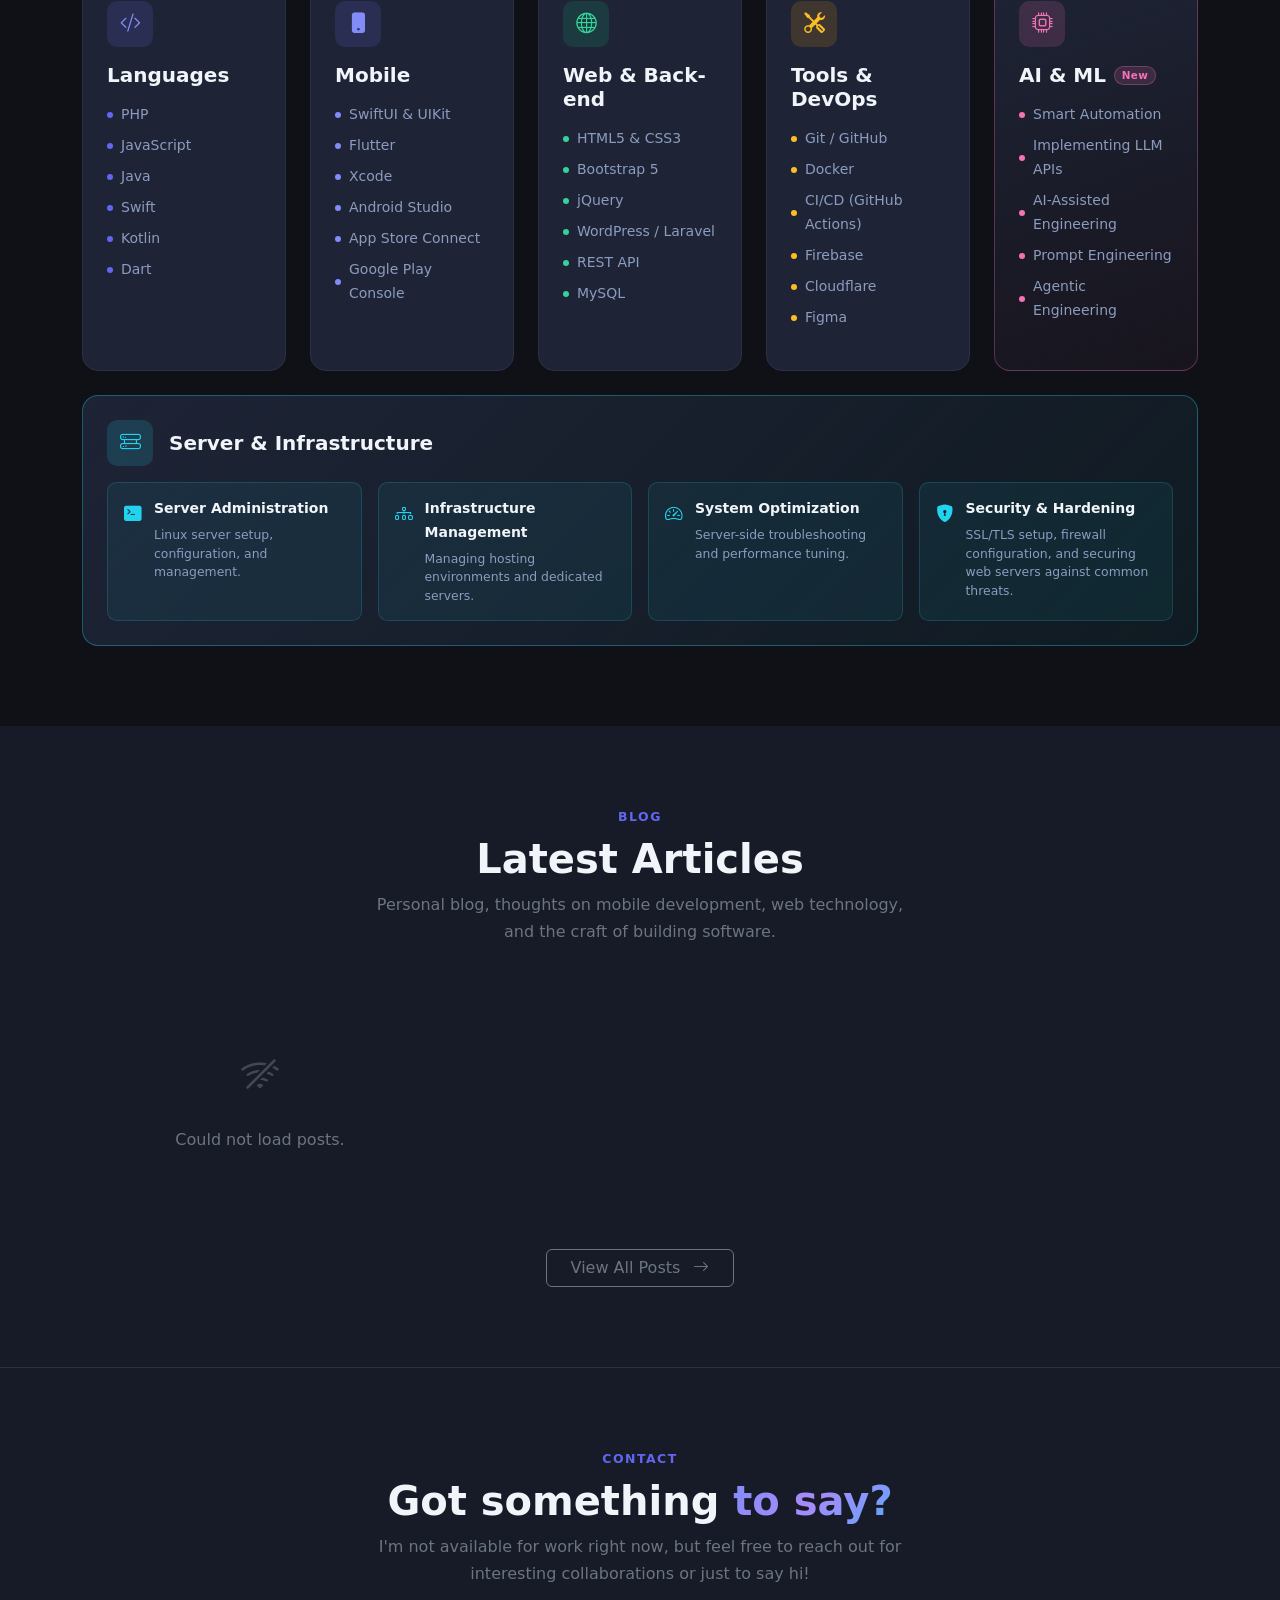
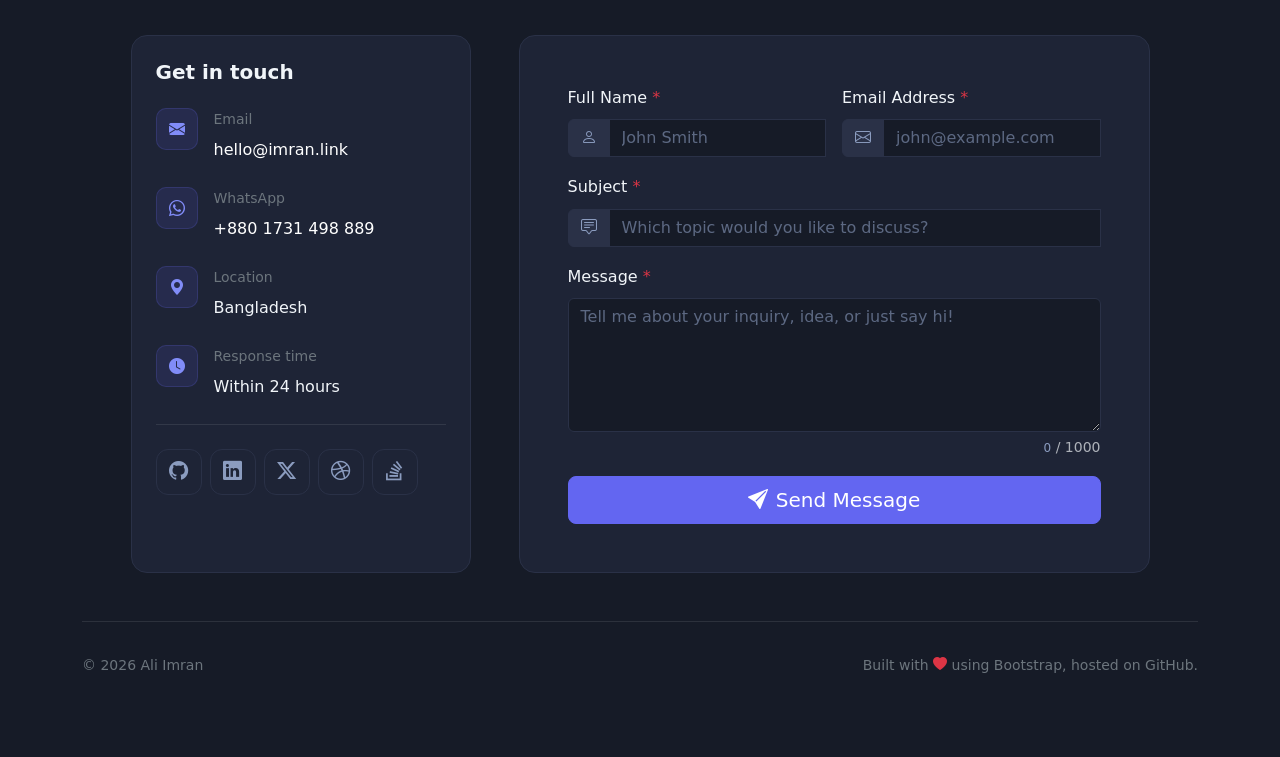
==== commit cd292dc8: "Update index.html" ====
--- a/index.html
+++ b/index.html
@@ -607,6 +607,7 @@
                             <li><span class="skill-dot skill-dot--ai"></span>Implementing LLM APIs</li>
                             <li><span class="skill-dot skill-dot--ai"></span>AI-Assisted Engineering</li>
                             <li><span class="skill-dot skill-dot--ai"></span>Prompt Engineering</li>
+                            <li><span class="skill-dot skill-dot--ai"></span>Agentic Engineering</li>
                         </ul>
                     </div>
                 </div>
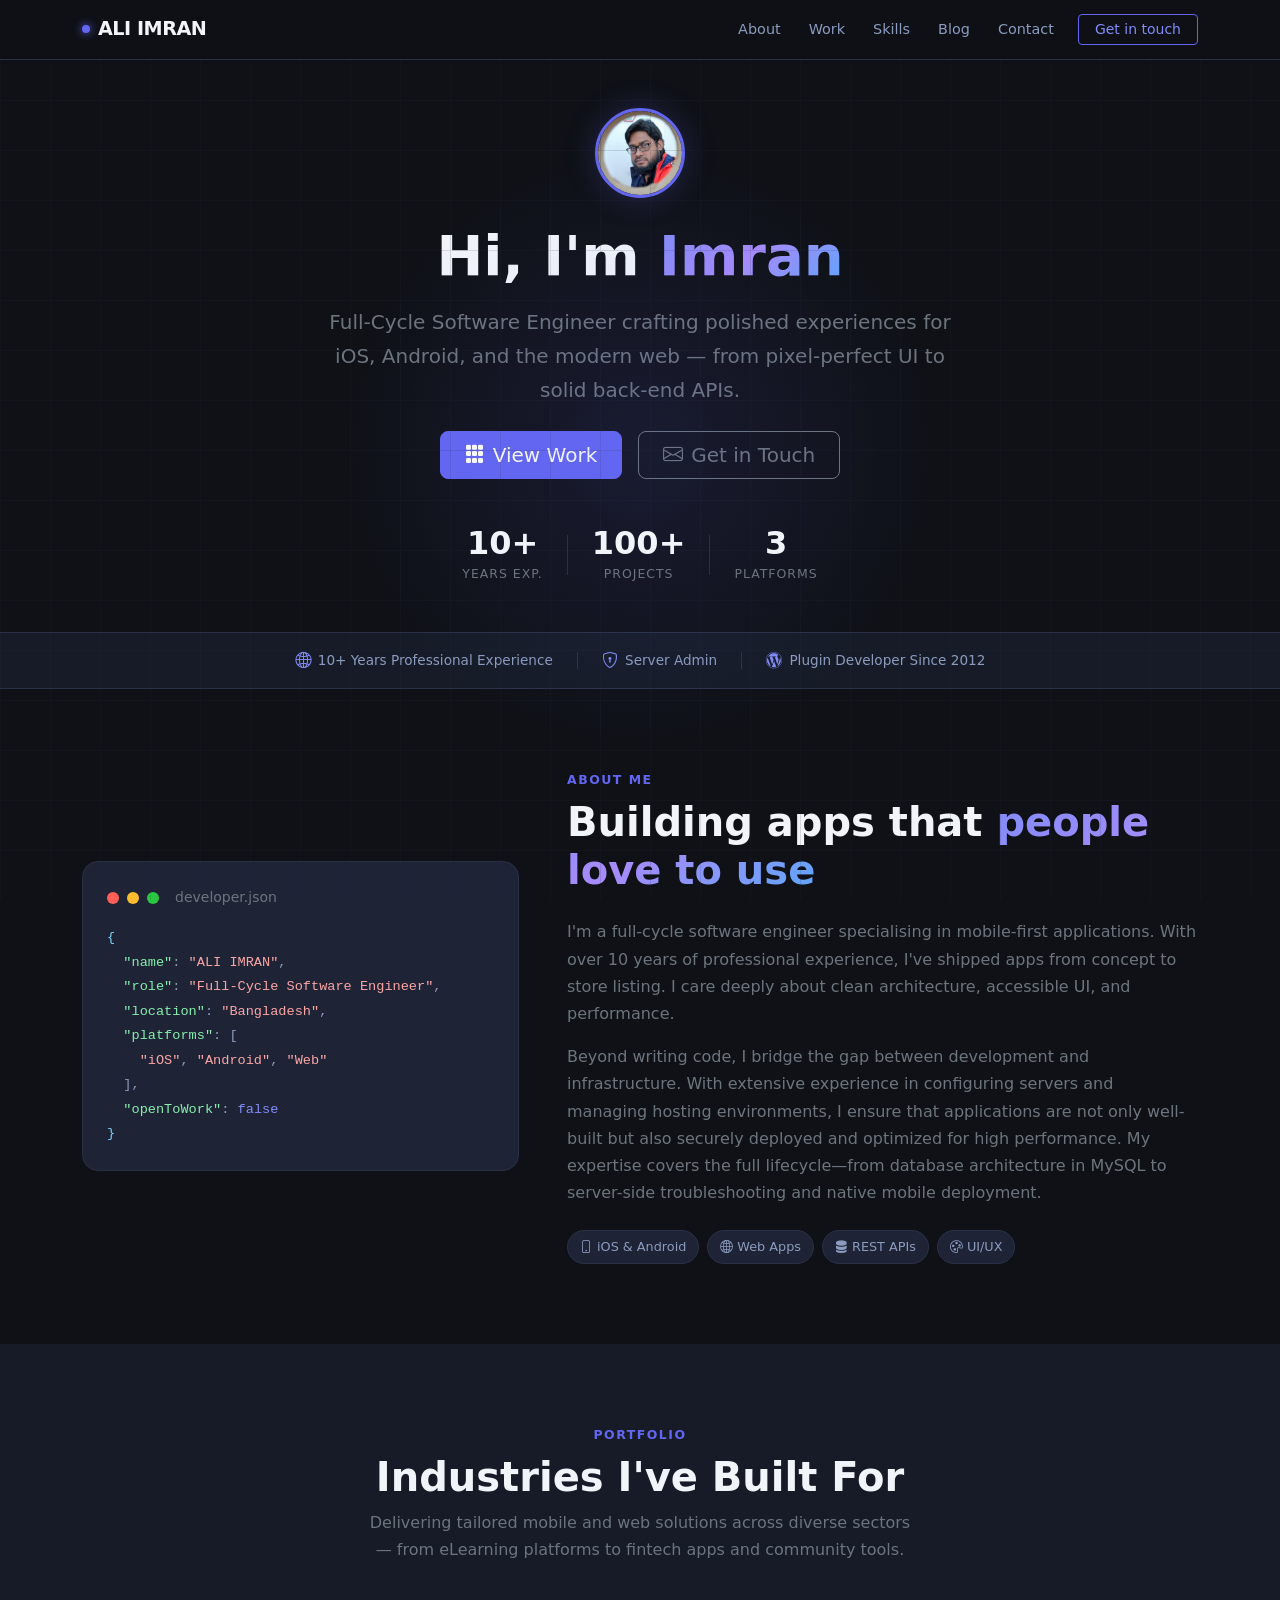
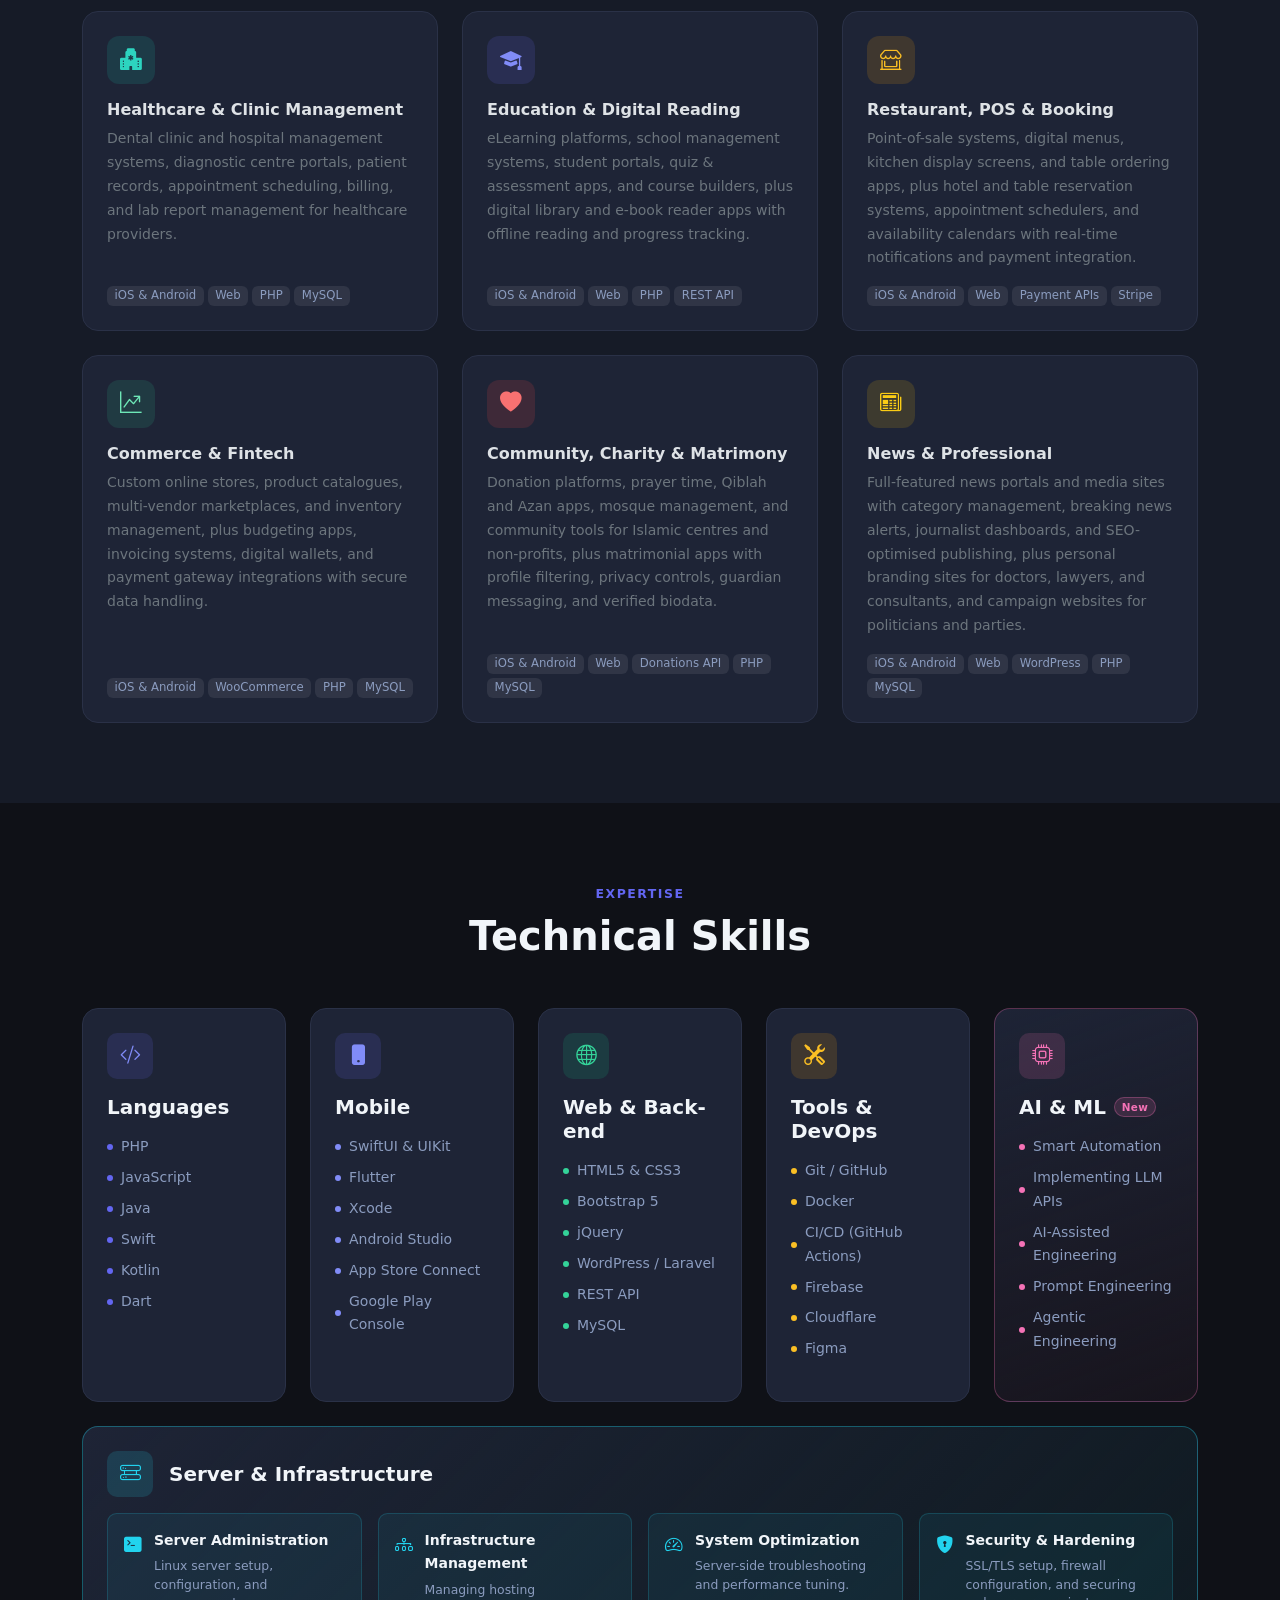
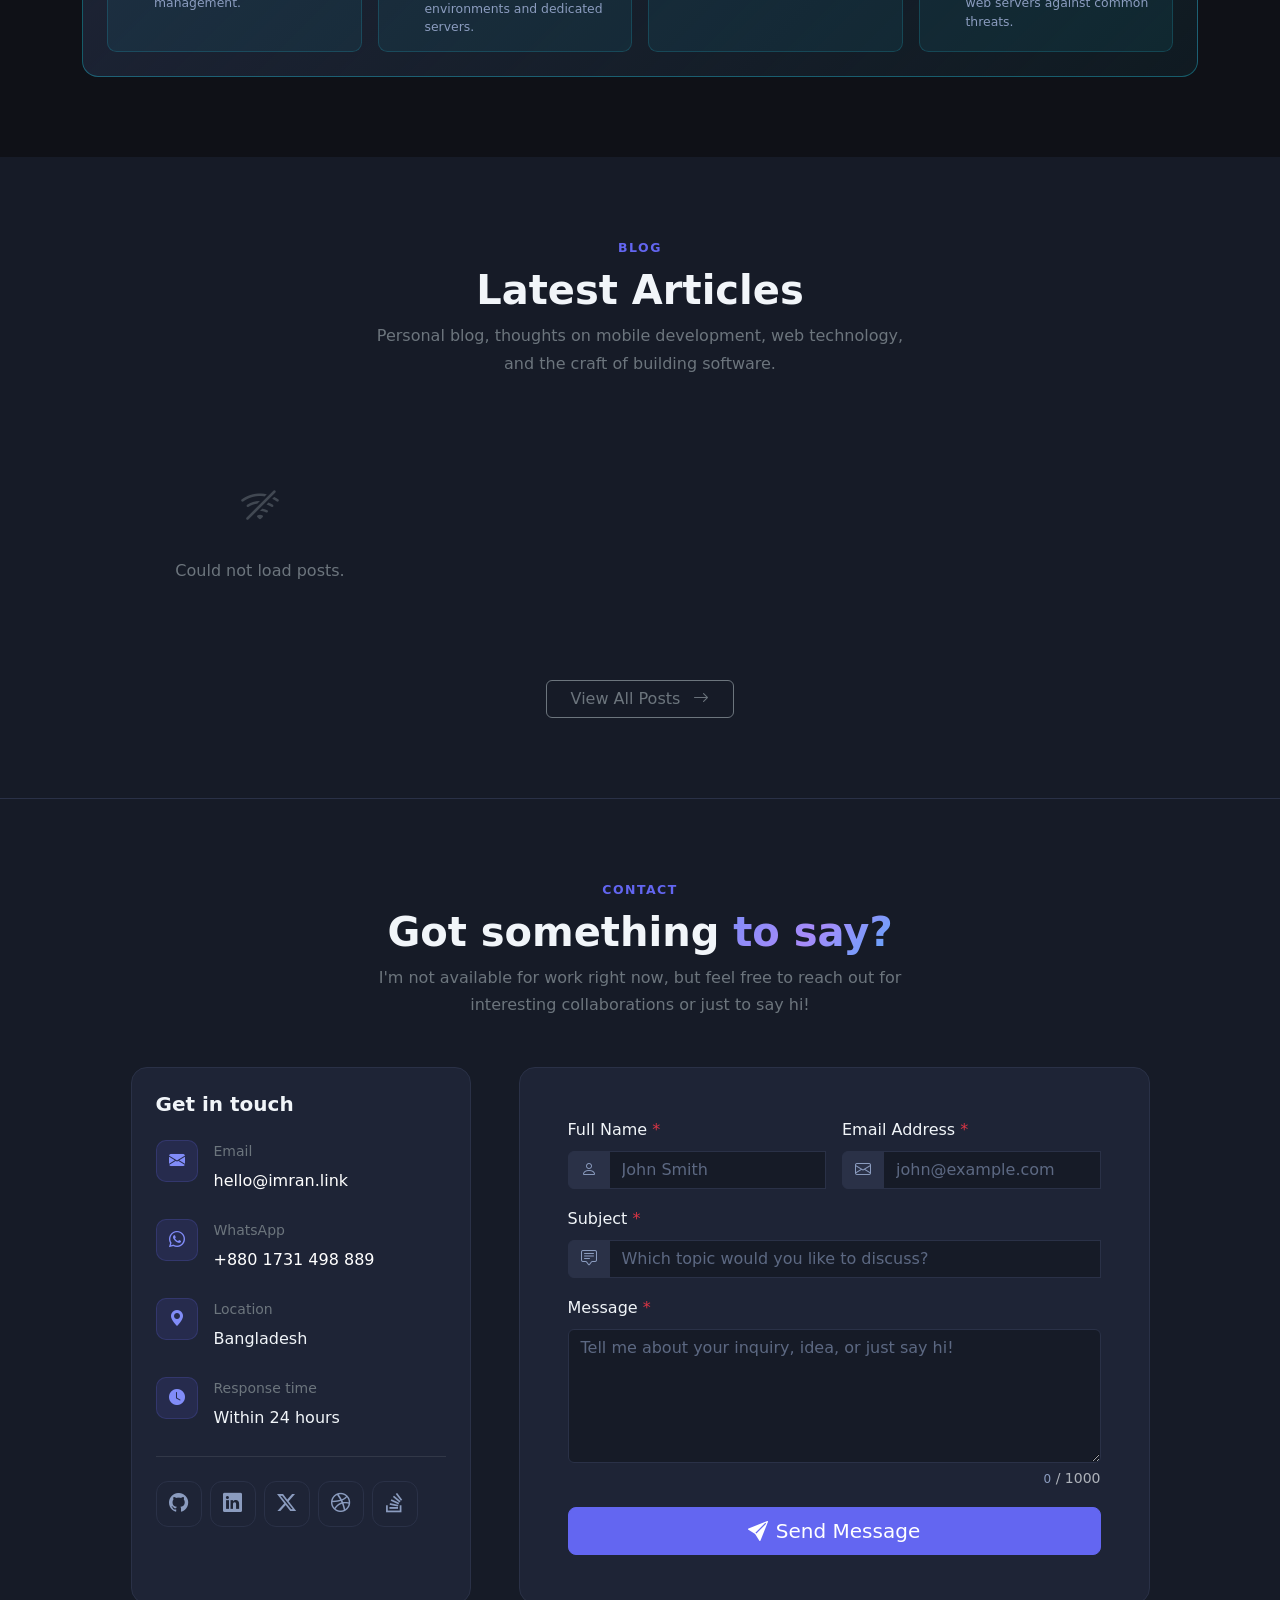
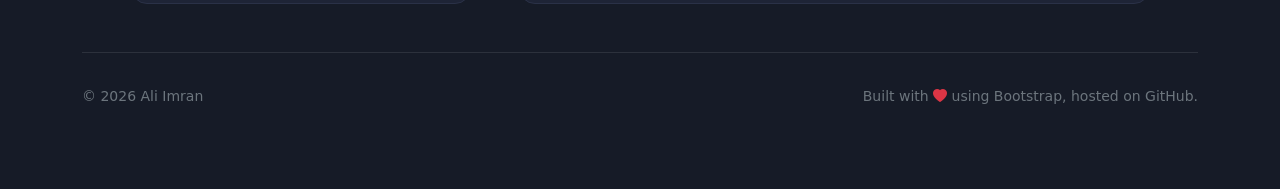
==== commit 4afff445: "Update index.html" ====
--- a/index.html
+++ b/index.html
@@ -258,150 +258,18 @@
                     </div>
                 </div>
 
-                <!-- Education Technology -->
+                <!-- Education & Digital Reading -->
                 <div class="col">
                     <div class="card h-100 card-project card-category">
                         <div class="card-body d-flex flex-column p-4">
                             <div class="category-icon-wrap category-icon--edu mb-3">
                                 <i class="bi bi-mortarboard-fill"></i>
                             </div>
-                            <h5 class="card-title fw-semibold mb-2">Education Technology</h5>
+                            <h5 class="card-title fw-semibold mb-2">Education &amp; Digital Reading</h5>
                             <p class="card-text text-secondary small mb-3">
                                 eLearning platforms, school management systems, student portals,
-                                quiz &amp; assessment apps, and interactive course builders for
-                                institutions and online educators.
-                            </p>
-                            <div class="d-flex flex-wrap gap-1 mt-auto">
-                                <span class="badge text-bg-secondary">iOS &amp; Android</span>
-                                <span class="badge text-bg-secondary">Web</span>
-                                <span class="badge text-bg-secondary">REST API</span>
-                            </div>
-                        </div>
-                    </div>
-                </div>
-
-                <!-- Restaurant & POS -->
-                <div class="col">
-                    <div class="card h-100 card-project card-category">
-                        <div class="card-body d-flex flex-column p-4">
-                            <div class="category-icon-wrap category-icon--pos mb-3">
-                                <i class="bi bi-shop-window"></i>
-                            </div>
-                            <h5 class="card-title fw-semibold mb-2">Restaurant &amp; POS</h5>
-                            <p class="card-text text-secondary small mb-3">
-                                Point-of-sale systems, digital menu management, kitchen display
-                                screens, table ordering apps, and delivery integrations for
-                                restaurants and food businesses.
-                            </p>
-                            <div class="d-flex flex-wrap gap-1 mt-auto">
-                                <span class="badge text-bg-secondary">iOS &amp; Android</span>
-                                <span class="badge text-bg-secondary">Web</span>
-                                <span class="badge text-bg-secondary">Payment APIs</span>
-                            </div>
-                        </div>
-                    </div>
-                </div>
-
-                <!-- Booking & Reservation -->
-                <div class="col">
-                    <div class="card h-100 card-project card-category">
-                        <div class="card-body d-flex flex-column p-4">
-                            <div class="category-icon-wrap category-icon--booking mb-3">
-                                <i class="bi bi-calendar-check-fill"></i>
-                            </div>
-                            <h5 class="card-title fw-semibold mb-2">Booking &amp; Reservation</h5>
-                            <p class="card-text text-secondary small mb-3">
-                                Appointment schedulers, hotel and table reservation systems,
-                                service booking platforms, and availability calendars with
-                                real-time notifications and payment integration.
-                            </p>
-                            <div class="d-flex flex-wrap gap-1 mt-auto">
-                                <span class="badge text-bg-secondary">iOS &amp; Android</span>
-                                <span class="badge text-bg-secondary">Web</span>
-                                <span class="badge text-bg-secondary">Stripe</span>
-                            </div>
-                        </div>
-                    </div>
-                </div>
-
-                <!-- Financial Technology -->
-                <div class="col">
-                    <div class="card h-100 card-project card-category">
-                        <div class="card-body d-flex flex-column p-4">
-                            <div class="category-icon-wrap category-icon--fintech mb-3">
-                                <i class="bi bi-graph-up-arrow"></i>
-                            </div>
-                            <h5 class="card-title fw-semibold mb-2">Financial Technology</h5>
-                            <p class="card-text text-secondary small mb-3">
-                                Budgeting and expense tracking apps, invoicing systems, payment
-                                gateway integrations, digital wallets, and financial dashboards
-                                with secure data handling.
-                            </p>
-                            <div class="d-flex flex-wrap gap-1 mt-auto">
-                                <span class="badge text-bg-secondary">iOS &amp; Android</span>
-                                <span class="badge text-bg-secondary">PHP</span>
-                                <span class="badge text-bg-secondary">MySQL</span>
-                            </div>
-                        </div>
-                    </div>
-                </div>
-
-                <!-- E-Commerce -->
-                <div class="col">
-                    <div class="card h-100 card-project card-category">
-                        <div class="card-body d-flex flex-column p-4">
-                            <div class="category-icon-wrap category-icon--ecom mb-3">
-                                <i class="bi bi-bag-fill"></i>
-                            </div>
-                            <h5 class="card-title fw-semibold mb-2">E-Commerce</h5>
-                            <p class="card-text text-secondary small mb-3">
-                                Custom online stores, product catalogue apps, multi-vendor
-                                marketplaces, inventory management, and shopping experiences
-                                optimised for conversion on web and mobile.
-                            </p>
-                            <div class="d-flex flex-wrap gap-1 mt-auto">
-                                <span class="badge text-bg-secondary">WooCommerce</span>
-                                <span class="badge text-bg-secondary">PHP</span>
-                                <span class="badge text-bg-secondary">MySQL</span>
-                            </div>
-                        </div>
-                    </div>
-                </div>
-
-                <!-- Mosque & Charity -->
-                <div class="col">
-                    <div class="card h-100 card-project card-category">
-                        <div class="card-body d-flex flex-column p-4">
-                            <div class="category-icon-wrap category-icon--charity mb-3">
-                                <i class="bi bi-heart-fill"></i>
-                            </div>
-                            <h5 class="card-title fw-semibold mb-2">Mosque &amp; Charity</h5>
-                            <p class="card-text text-secondary small mb-3">
-                                Donation platforms, prayer time, Qiblah and Azan apps, mosque
-                                management systems, event announcements, and community
-                                engagement tools for Islamic centres and non-profits.
-                            </p>
-                            <div class="d-flex flex-wrap gap-1 mt-auto">
-                                <span class="badge text-bg-secondary">iOS &amp; Android</span>
-                                <span class="badge text-bg-secondary">Web</span>
-                                <span class="badge text-bg-secondary">Donations API</span>
-                            </div>
-                        </div>
-                    </div>
-                </div>
-
-                <!-- Book & Reading -->
-                <div class="col">
-                    <div class="card h-100 card-project card-category">
-                        <div class="card-body d-flex flex-column p-4">
-                            <div class="category-icon-wrap category-icon--book mb-3">
-                                <i class="bi bi-book-fill"></i>
-                            </div>
-                            <h5 class="card-title fw-semibold mb-2">Book &amp; Reading</h5>
-                            <p class="card-text text-secondary small mb-3">
-                                Digital library and e-book reader apps,
-                                reading progress trackers, bookstore catalogues, and
-                                offline-capable reading experiences for iOS, Android, and web.
+                                quiz &amp; assessment apps, and course builders, plus digital library
+                                and e-book reader apps with offline reading and progress tracking.
                             </p>
                             <div class="d-flex flex-wrap gap-1 mt-auto">
                                 <span class="badge text-bg-secondary">iOS &amp; Android</span>
@@ -413,22 +281,47 @@
                     </div>
                 </div>
 
-                <!-- Marriage Media -->
+                <!-- Restaurant, POS & Booking -->
                 <div class="col">
                     <div class="card h-100 card-project card-category">
                         <div class="card-body d-flex flex-column p-4">
-                            <div class="category-icon-wrap category-icon--marriage mb-3">
-                                <i class="bi bi-suit-heart-fill"></i>
-                            </div>
-                            <h5 class="card-title fw-semibold mb-2">Marriage Media</h5>
+                            <div class="category-icon-wrap category-icon--pos mb-3">
+                                <i class="bi bi-shop-window"></i>
+                            </div>
+                            <h5 class="card-title fw-semibold mb-2">Restaurant, POS &amp; Booking</h5>
                             <p class="card-text text-secondary small mb-3">
-                                Matrimonial platforms and matchmaking apps with advanced
-                                profile filtering, privacy controls, guardian messaging,
-                                and verified biodata management for web and mobile.
+                                Point-of-sale systems, digital menus, kitchen display screens, and
+                                table ordering apps, plus hotel and table reservation systems,
+                                appointment schedulers, and availability calendars with real-time
+                                notifications and payment integration.
                             </p>
                             <div class="d-flex flex-wrap gap-1 mt-auto">
                                 <span class="badge text-bg-secondary">iOS &amp; Android</span>
                                 <span class="badge text-bg-secondary">Web</span>
+                                <span class="badge text-bg-secondary">Payment APIs</span>
+                                <span class="badge text-bg-secondary">Stripe</span>
+                            </div>
+                        </div>
+                    </div>
+                </div>
+
+                <!-- Commerce & Fintech -->
+                <div class="col">
+                    <div class="card h-100 card-project card-category">
+                        <div class="card-body d-flex flex-column p-4">
+                            <div class="category-icon-wrap category-icon--fintech mb-3">
+                                <i class="bi bi-graph-up-arrow"></i>
+                            </div>
+                            <h5 class="card-title fw-semibold mb-2">Commerce &amp; Fintech</h5>
+                            <p class="card-text text-secondary small mb-3">
+                                Custom online stores, product catalogues, multi-vendor marketplaces,
+                                and inventory management, plus budgeting apps, invoicing systems,
+                                digital wallets, and payment gateway integrations with secure data
+                                handling.
+                            </p>
+                            <div class="d-flex flex-wrap gap-1 mt-auto">
+                                <span class="badge text-bg-secondary">iOS &amp; Android</span>
+                                <span class="badge text-bg-secondary">WooCommerce</span>
                                 <span class="badge text-bg-secondary">PHP</span>
                                 <span class="badge text-bg-secondary">MySQL</span>
                             </div>
@@ -436,18 +329,44 @@
                     </div>
                 </div>
 
-                <!-- News Portals -->
+                <!-- Community, Charity & Matrimony -->
+                <div class="col">
+                    <div class="card h-100 card-project card-category">
+                        <div class="card-body d-flex flex-column p-4">
+                            <div class="category-icon-wrap category-icon--charity mb-3">
+                                <i class="bi bi-heart-fill"></i>
+                            </div>
+                            <h5 class="card-title fw-semibold mb-2">Community, Charity &amp; Matrimony</h5>
+                            <p class="card-text text-secondary small mb-3">
+                                Donation platforms, prayer time, Qiblah and Azan apps, mosque
+                                management, and community tools for Islamic centres and non-profits,
+                                plus matrimonial apps with profile filtering, privacy controls,
+                                guardian messaging, and verified biodata.
+                            </p>
+                            <div class="d-flex flex-wrap gap-1 mt-auto">
+                                <span class="badge text-bg-secondary">iOS &amp; Android</span>
+                                <span class="badge text-bg-secondary">Web</span>
+                                <span class="badge text-bg-secondary">Donations API</span>
+                                <span class="badge text-bg-secondary">PHP</span>
+                                <span class="badge text-bg-secondary">MySQL</span>
+                            </div>
+                        </div>
+                    </div>
+                </div>
+
+                <!-- News & Professional -->
                 <div class="col">
                     <div class="card h-100 card-project card-category">
                         <div class="card-body d-flex flex-column p-4">
                             <div class="category-icon-wrap category-icon--news mb-3">
                                 <i class="bi bi-newspaper"></i>
                             </div>
-                            <h5 class="card-title fw-semibold mb-2">News &amp; Media</h5>
+                            <h5 class="card-title fw-semibold mb-2">News &amp; Professional</h5>
                             <p class="card-text text-secondary small mb-3">
-                                Full-featured online news portals and media websites and apps with
-                                category management, breaking news alerts, journalist dashboards,
-                                ad integration, and SEO-optimised article publishing.
+                                Full-featured news portals and media sites with category management,
+                                breaking news alerts, journalist dashboards, and SEO-optimised
+                                publishing, plus personal branding sites for doctors, lawyers, and
+                                consultants, and campaign websites for politicians and parties.
                             </p>
                             <div class="d-flex flex-wrap gap-1 mt-auto">
                                 <span class="badge text-bg-secondary">iOS &amp; Android</span>
@@ -455,50 +374,6 @@
                                 <span class="badge text-bg-secondary">WordPress</span>
                                 <span class="badge text-bg-secondary">PHP</span>
                                 <span class="badge text-bg-secondary">MySQL</span>
-                            </div>
-                        </div>
-                    </div>
-                </div>
-
-                <!-- Professionals -->
-                <div class="col">
-                    <div class="card h-100 card-project card-category">
-                        <div class="card-body d-flex flex-column p-4">
-                            <div class="category-icon-wrap category-icon--professional mb-3">
-                                <i class="bi bi-briefcase-fill"></i>
-                            </div>
-                            <h5 class="card-title fw-semibold mb-2">Professional Websites</h5>
-                            <p class="card-text text-secondary small mb-3">
-                                Personal branding and portfolio sites for doctors, lawyers,
-                                consultants, and other professionals — with appointment
-                                booking, service showcases, and testimonial management.
-                            </p>
-                            <div class="d-flex flex-wrap gap-1 mt-auto">
-                                <span class="badge text-bg-secondary">Web</span>
-                                <span class="badge text-bg-secondary">WordPress</span>
-                                <span class="badge text-bg-secondary">PHP</span>
-                            </div>
-                        </div>
-                    </div>
-                </div>
-
-                <!-- Politicians -->
-                <div class="col">
-                    <div class="card h-100 card-project card-category">
-                        <div class="card-body d-flex flex-column p-4">
-                            <div class="category-icon-wrap category-icon--politics mb-3">
-                                <i class="bi bi-megaphone-fill"></i>
-                            </div>
-                            <h5 class="card-title fw-semibold mb-2">Political Websites</h5>
-                            <p class="card-text text-secondary small mb-3">
-                                Campaign and constituency websites for politicians and
-                                political parties — featuring news updates, event listings,
-                                volunteer sign-up, donation integration, and media galleries.
-                            </p>
-                            <div class="d-flex flex-wrap gap-1 mt-auto">
-                                <span class="badge text-bg-secondary">Web</span>
-                                <span class="badge text-bg-secondary">WordPress</span>
-                                <span class="badge text-bg-secondary">PHP</span>
                             </div>
                         </div>
                     </div>
